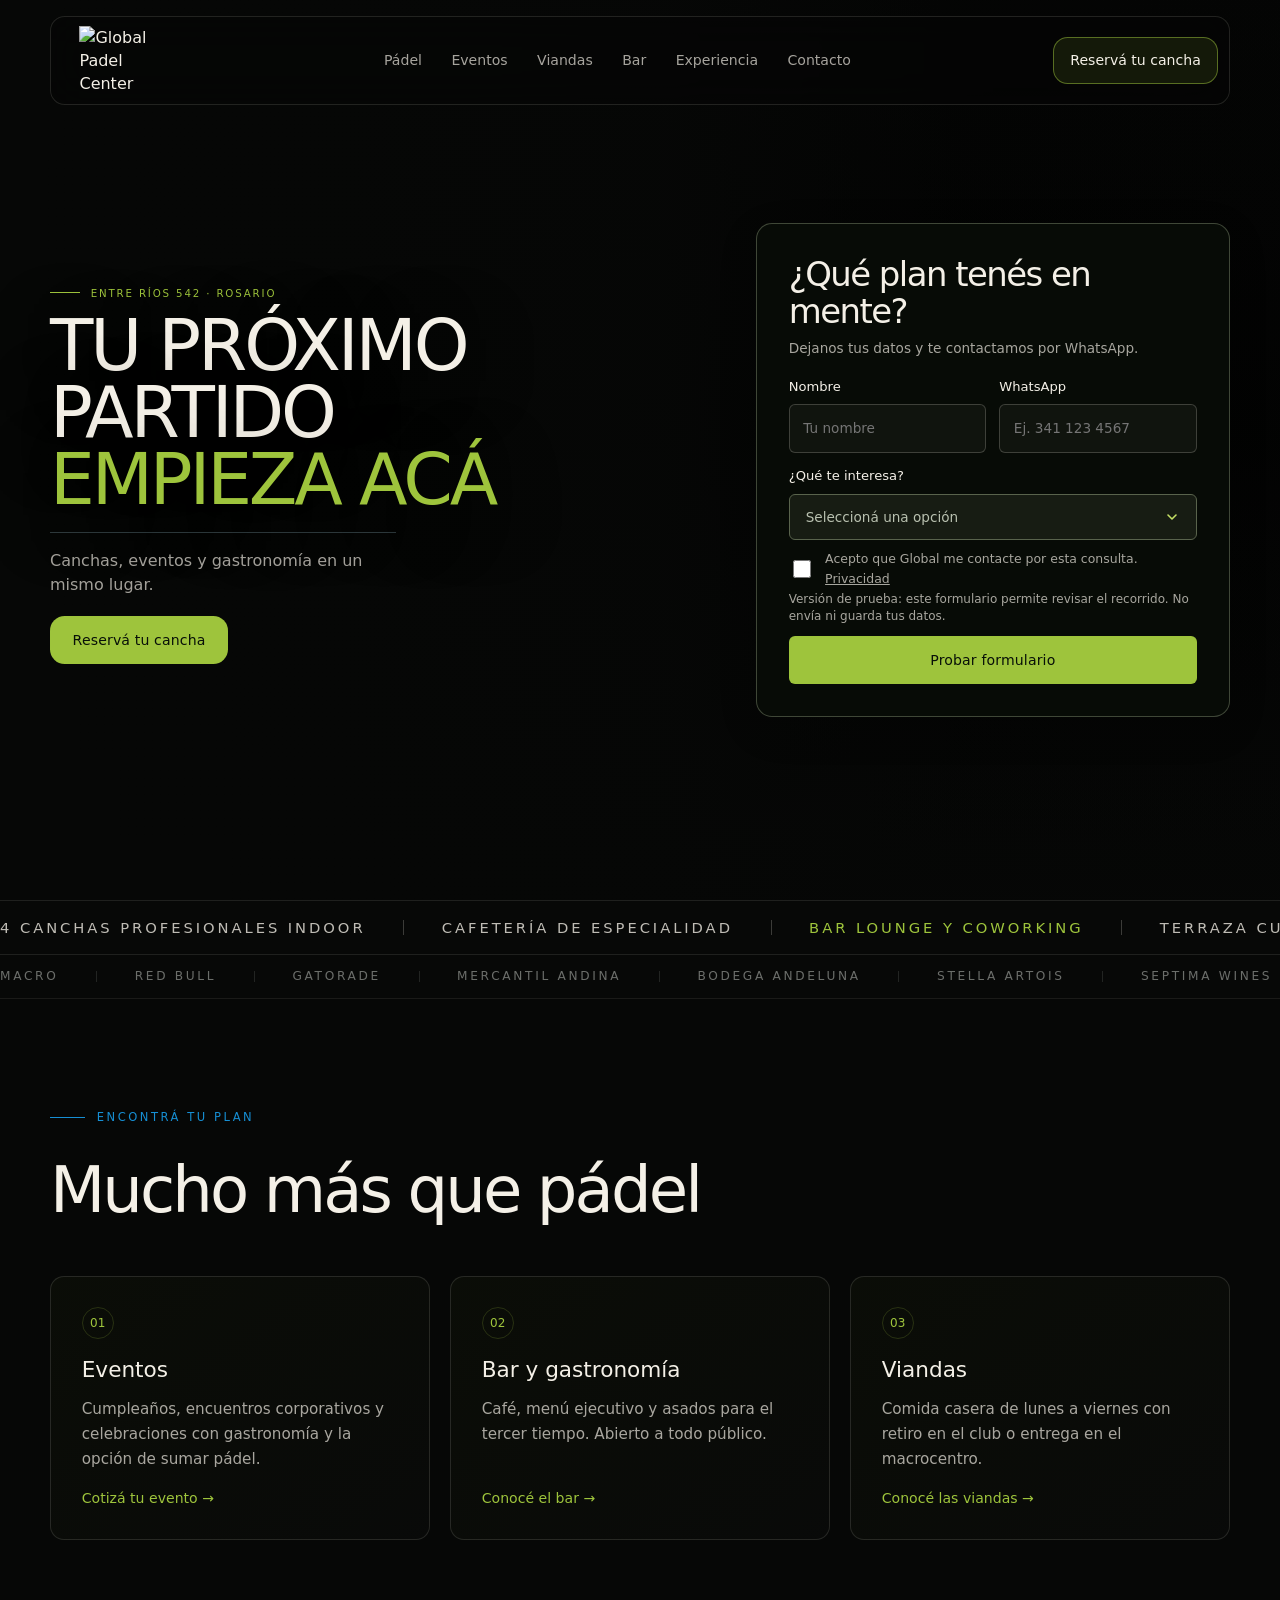
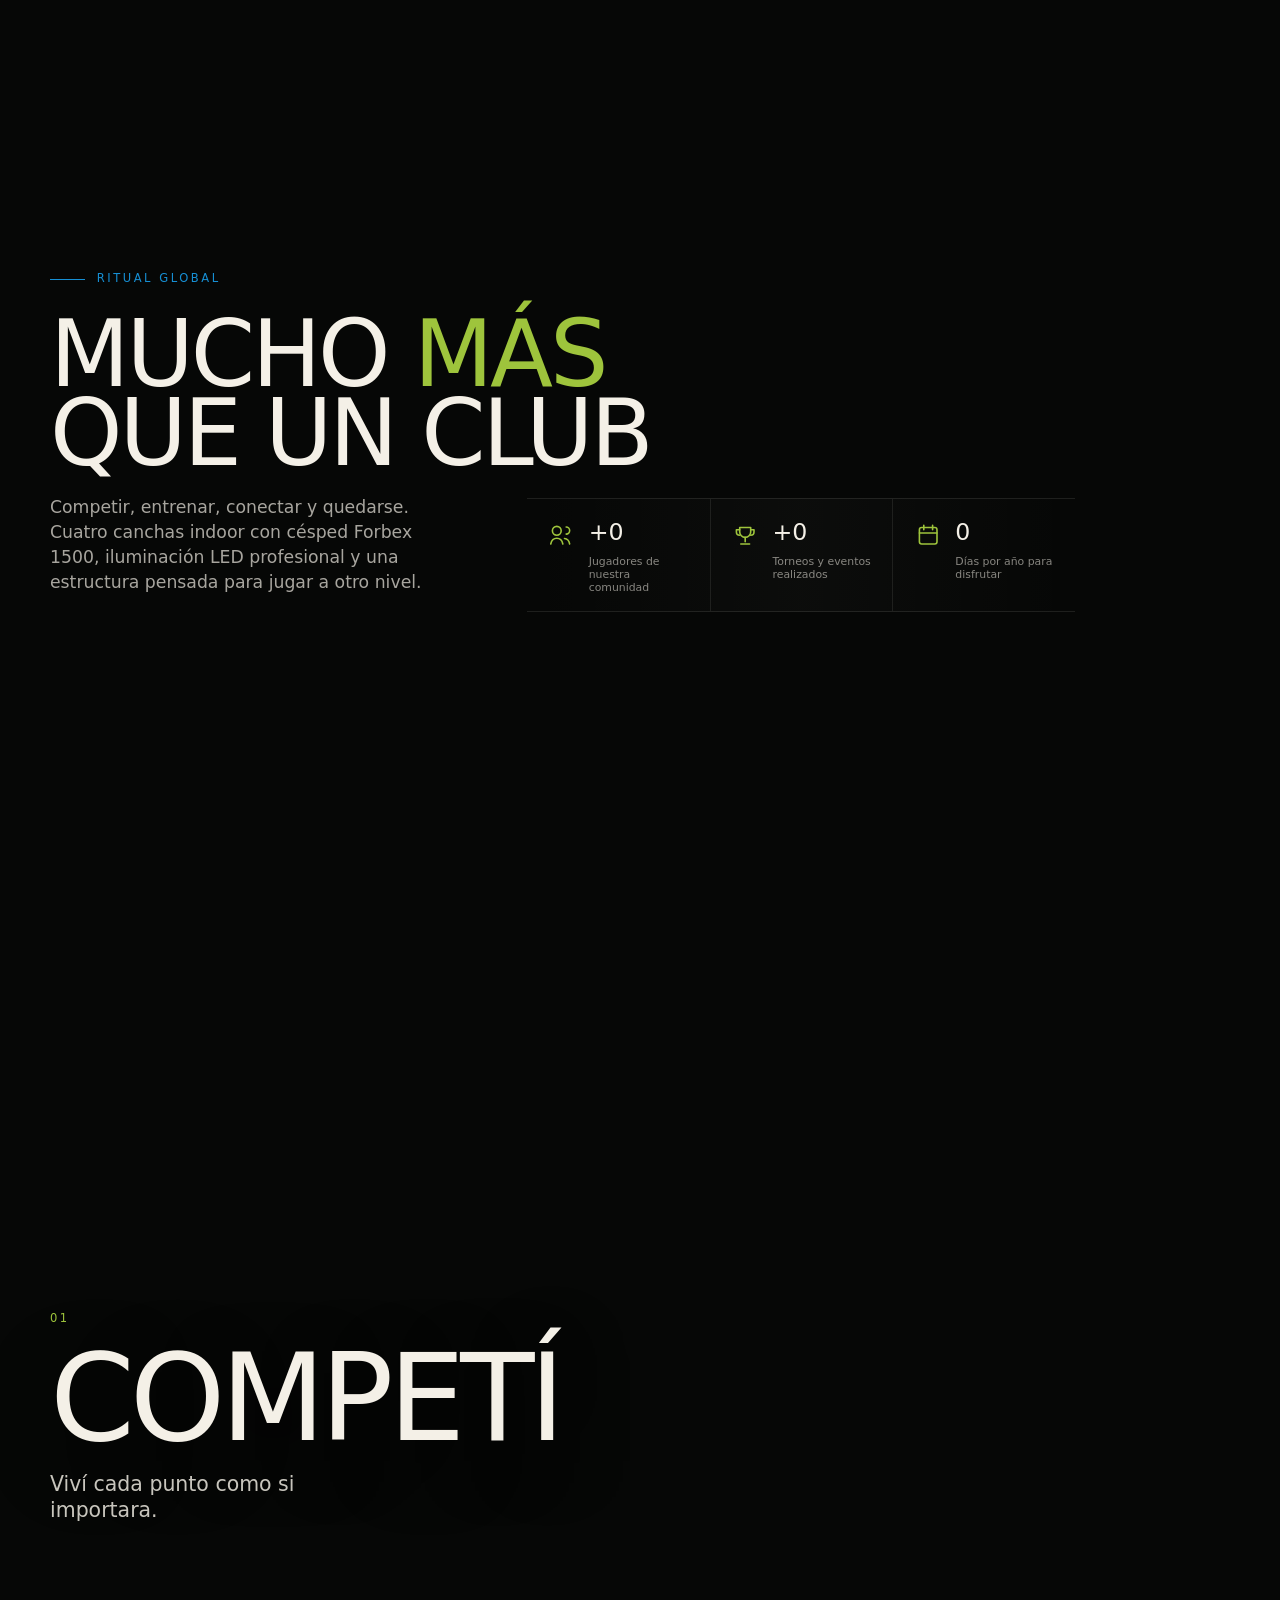
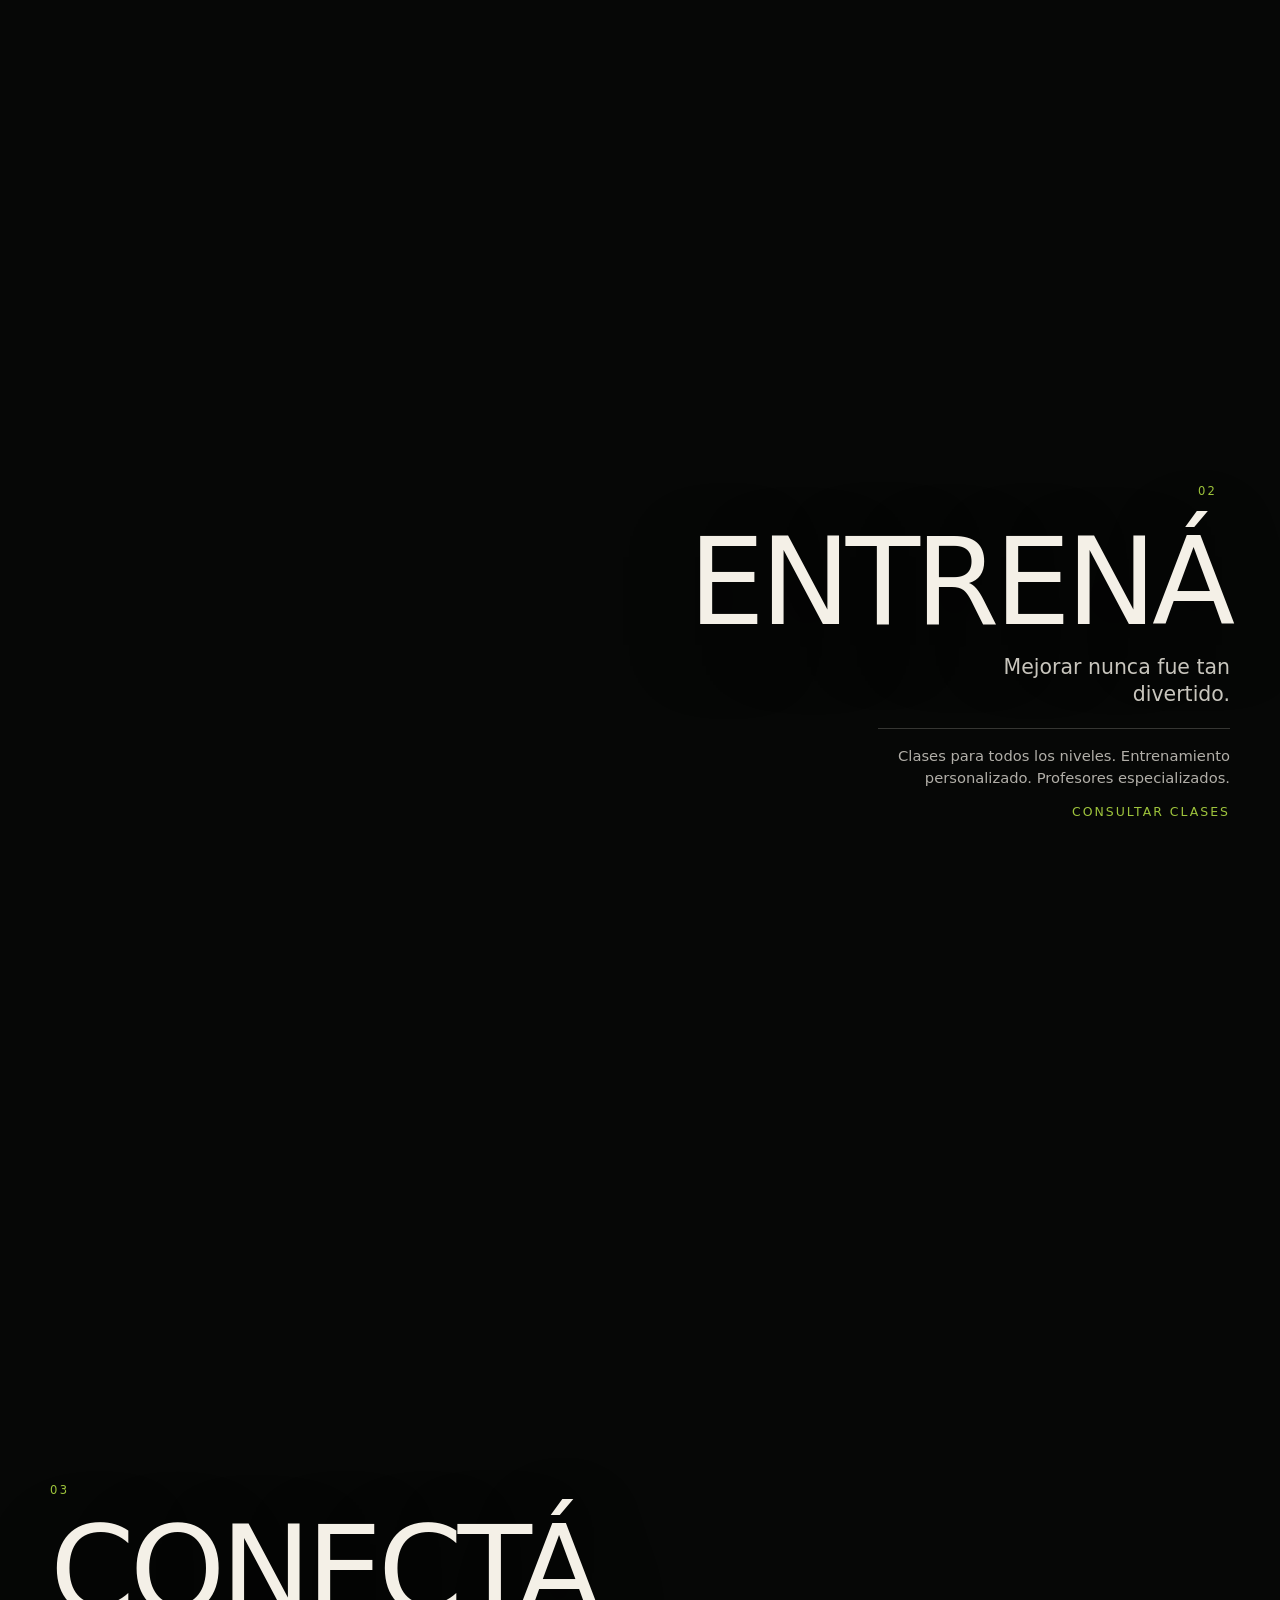
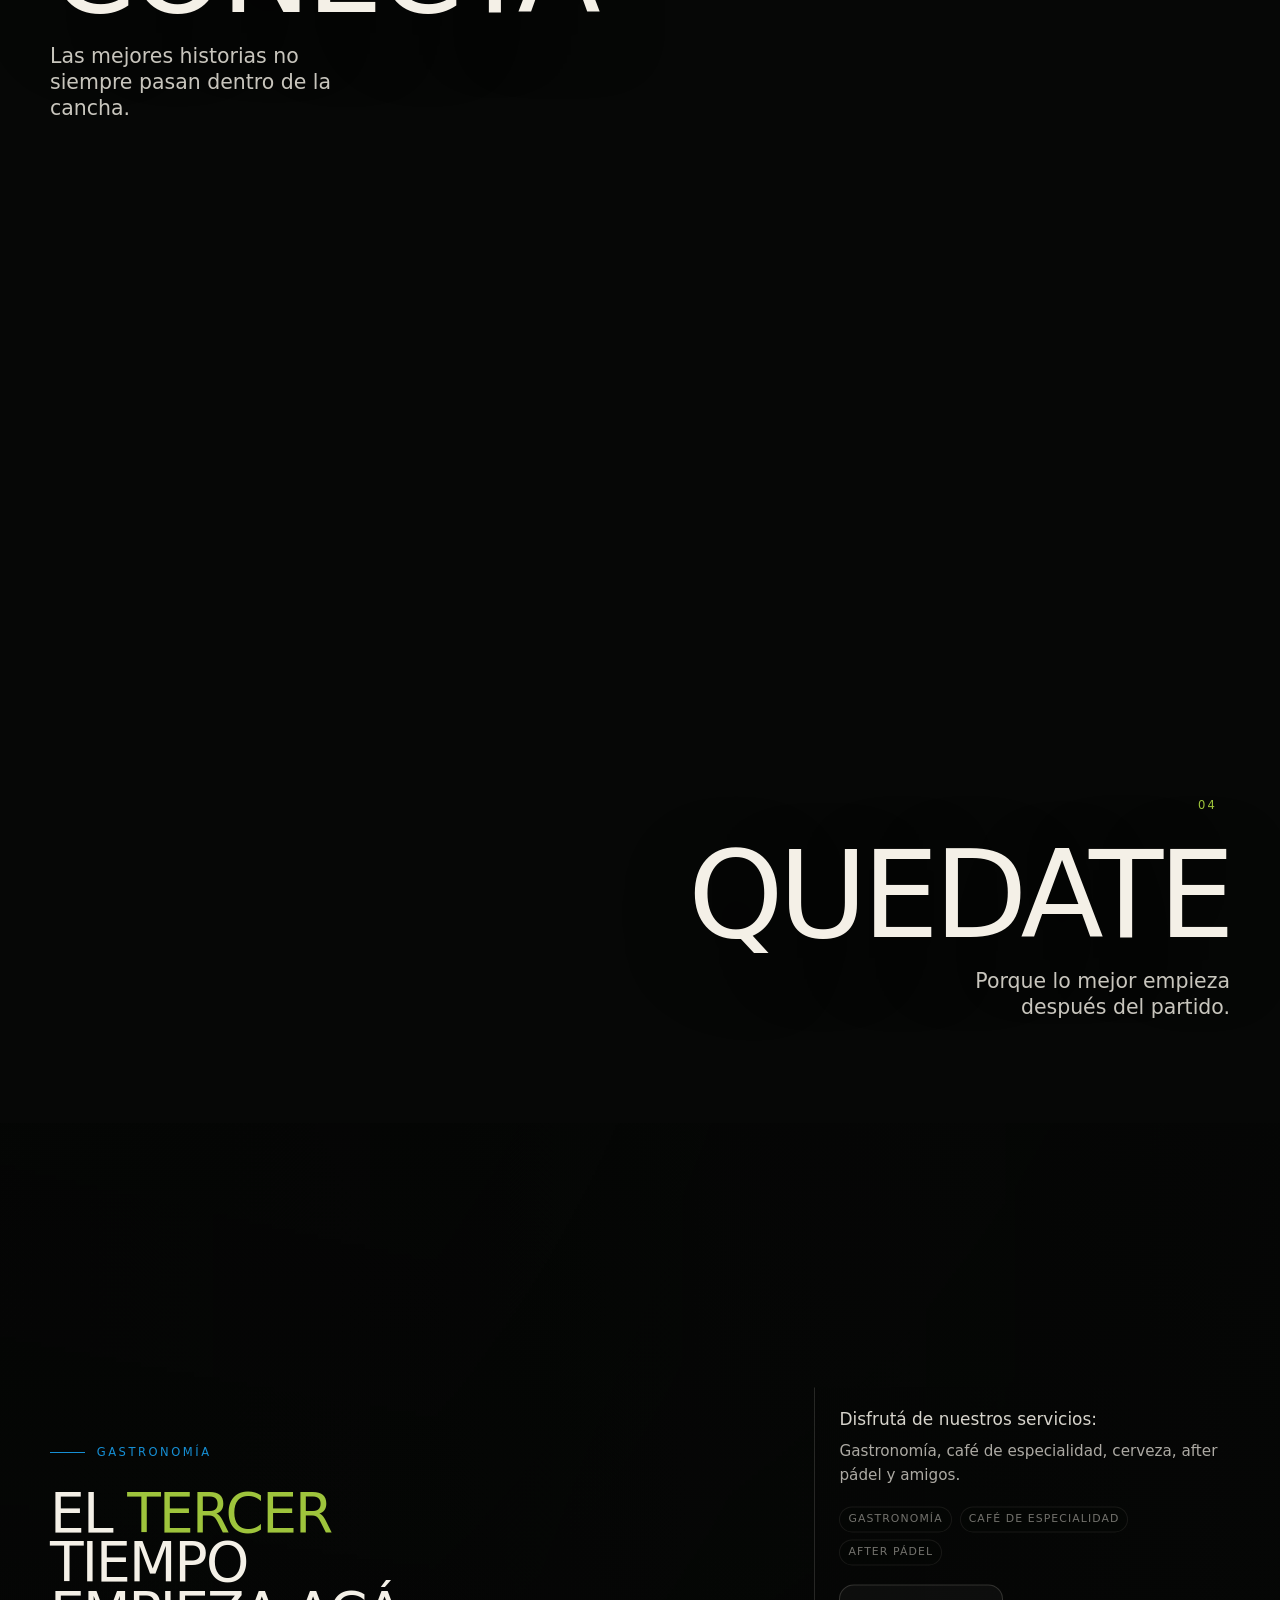
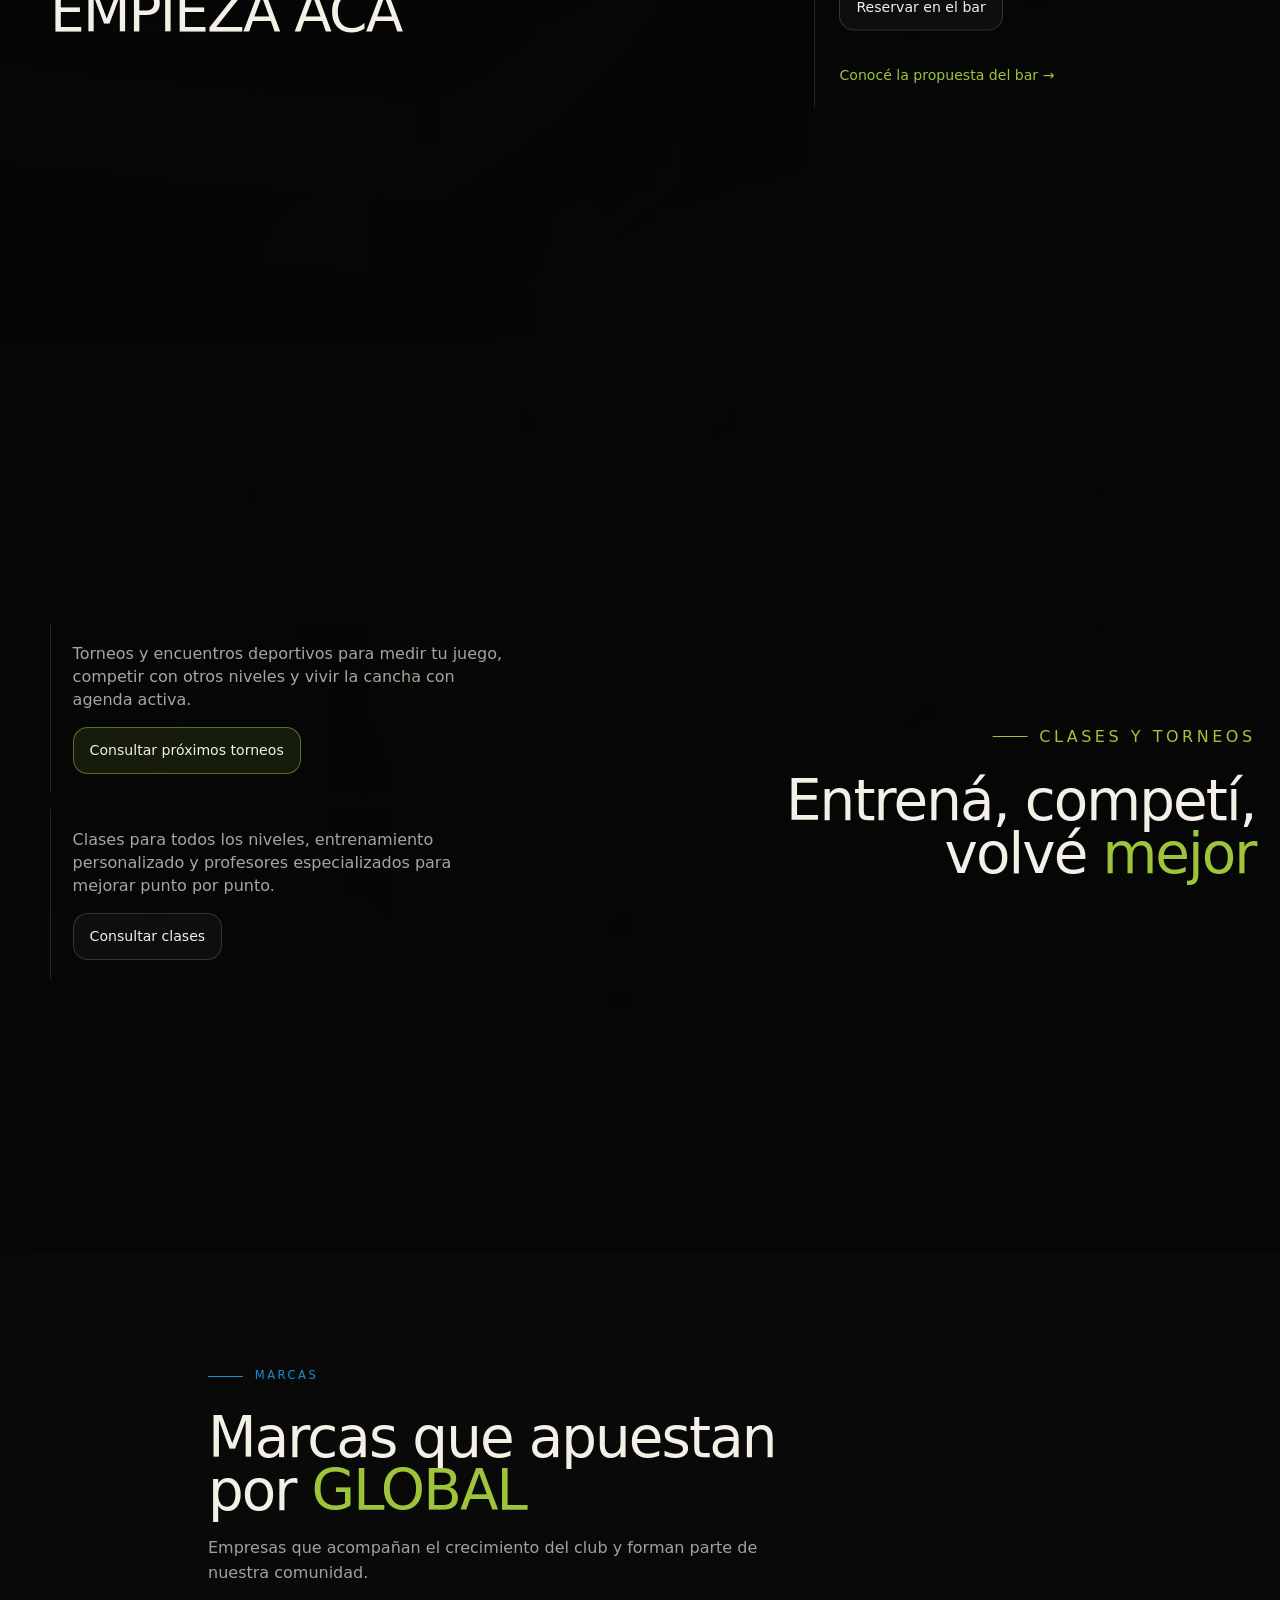
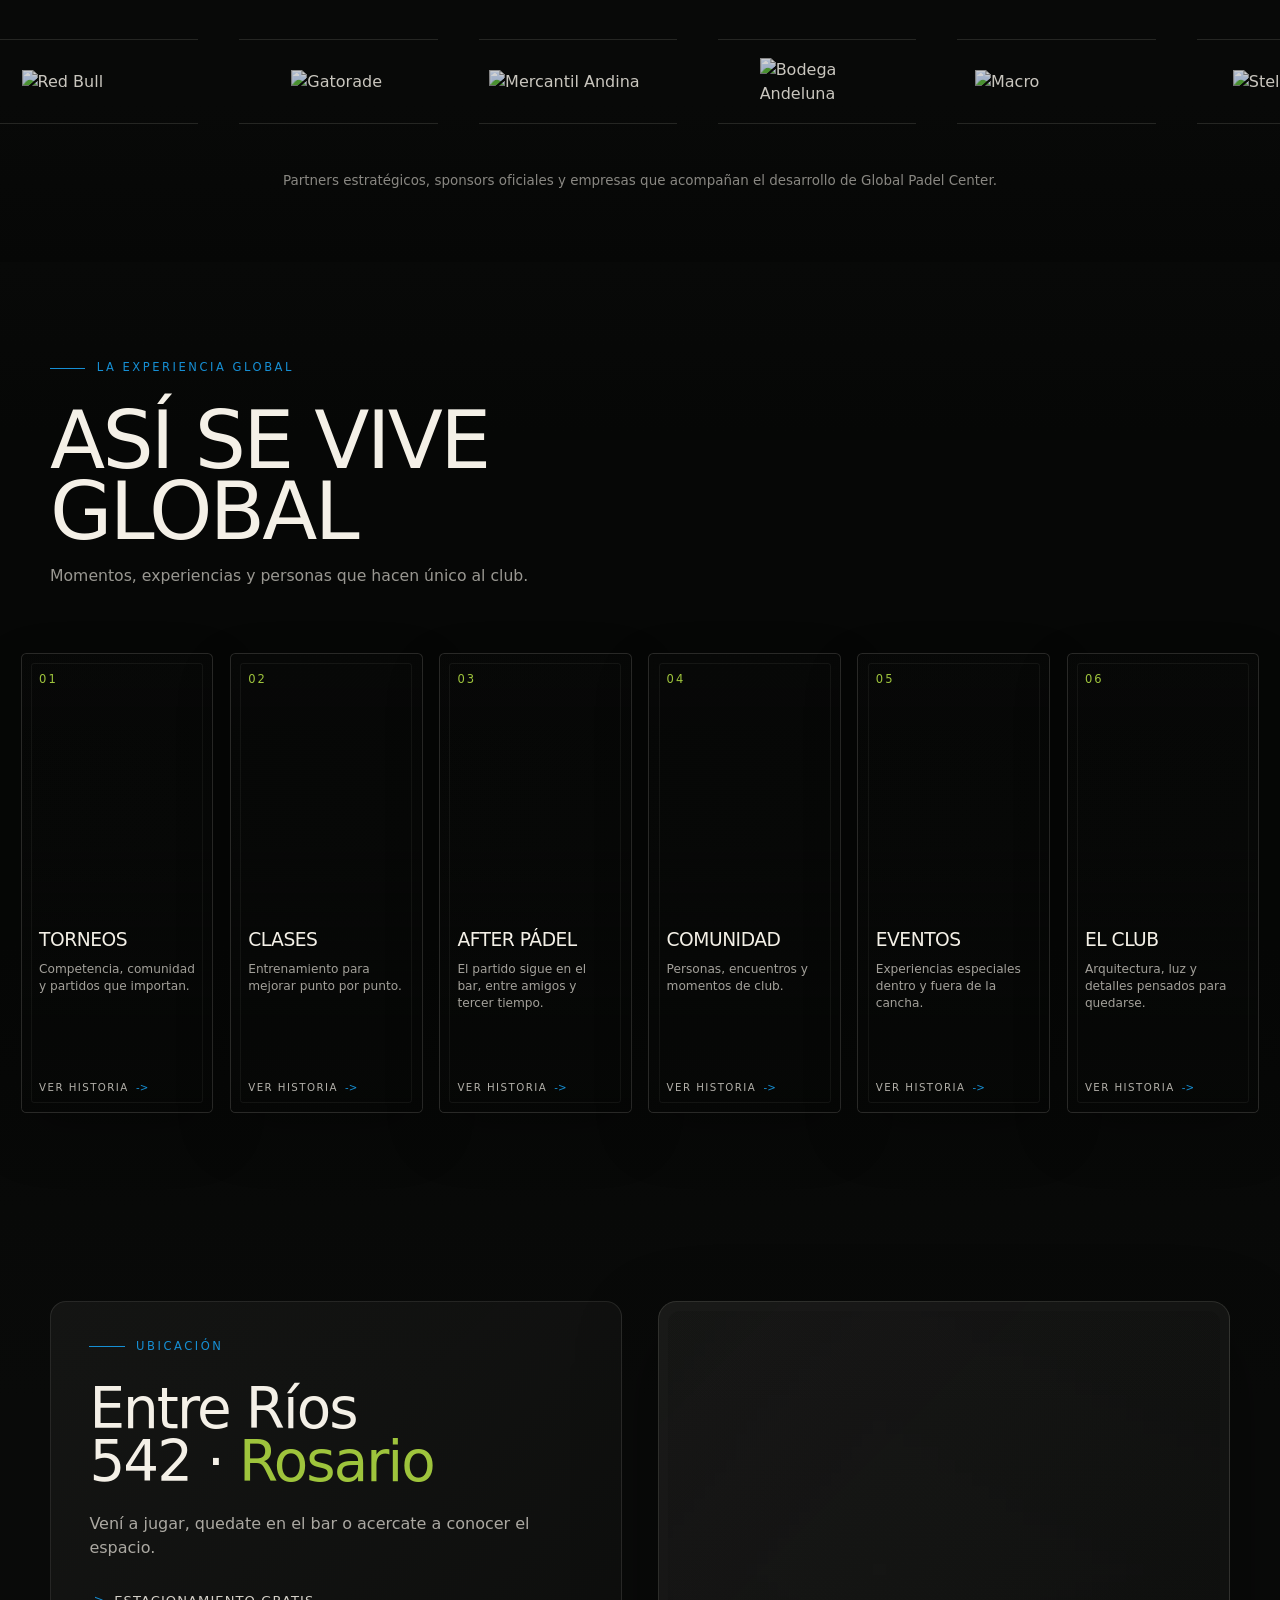
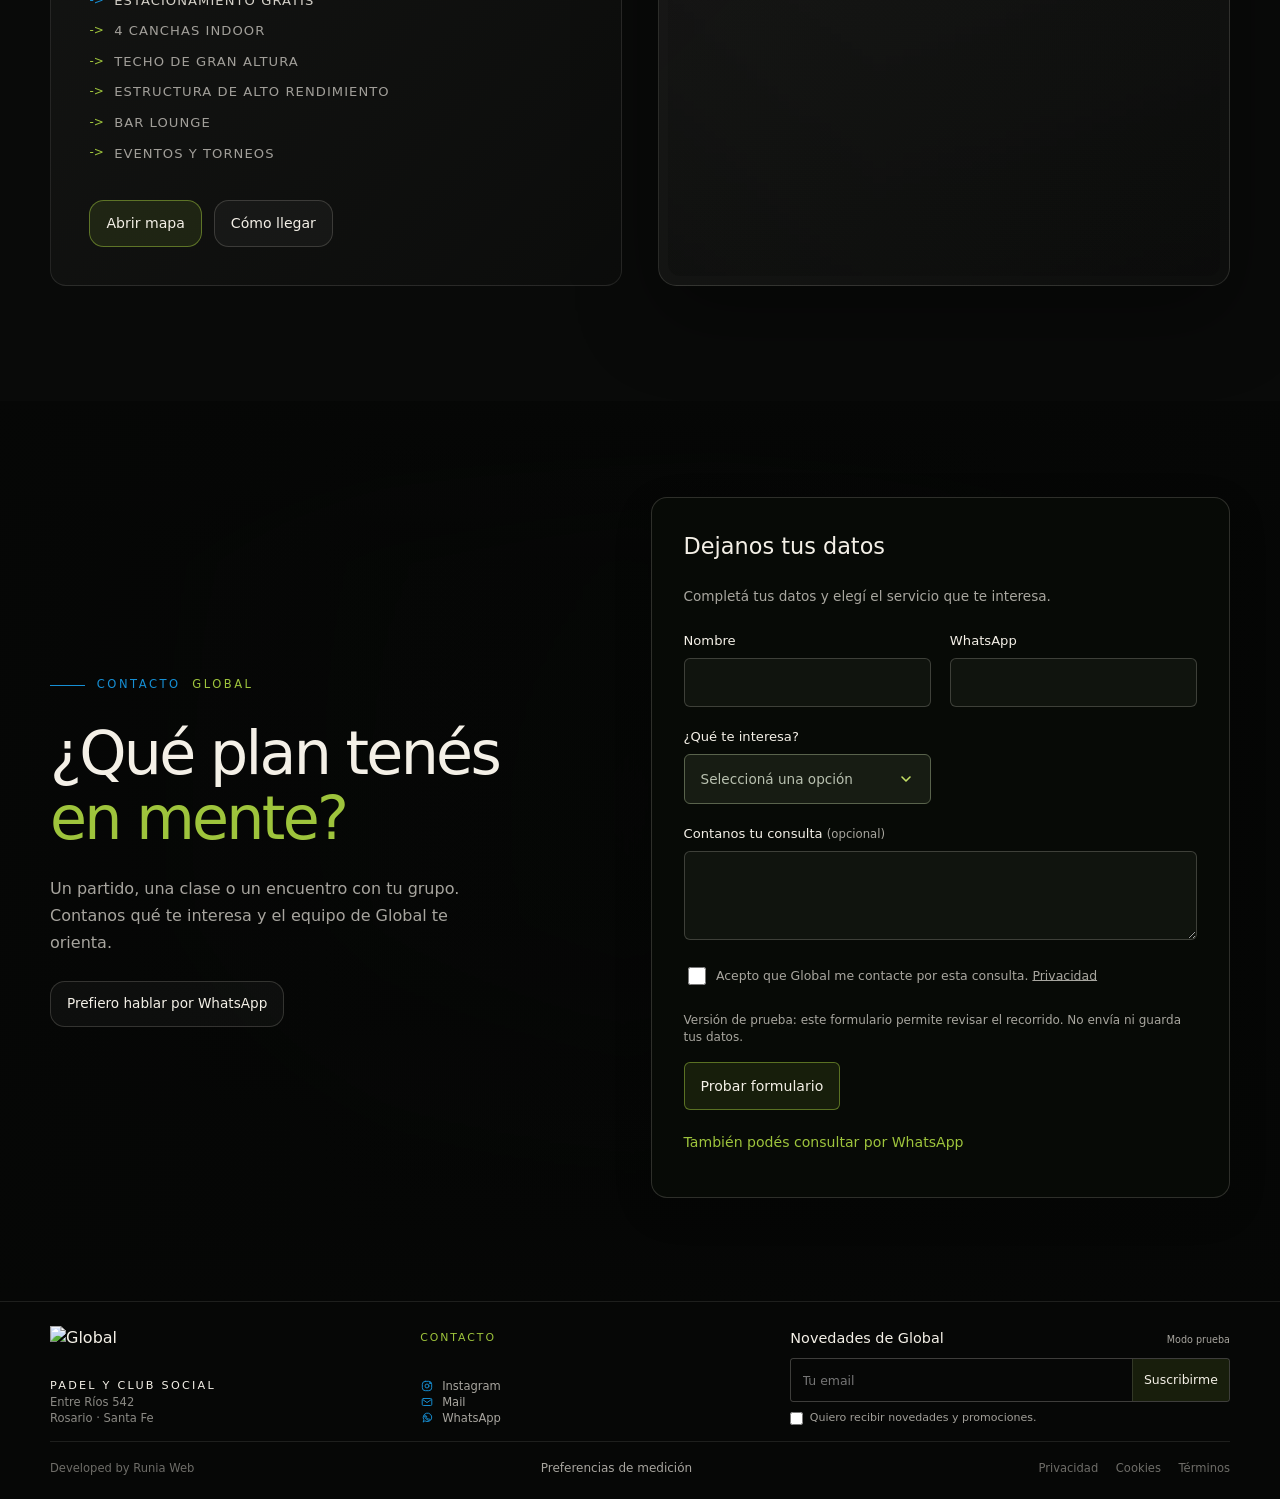
==== B/index.html @ 413f2a95 "Crear variante B de portada con formulario breve" ====
<!doctype html>
<html lang="es">
  <head>
    <meta charset="UTF-8" />
    <meta name="viewport" content="width=device-width, initial-scale=1, viewport-fit=cover" />
    <title>Global Padel Center Rosario | Canchas Indoor, Clases y Torneos</title>
    <meta
      name="description"
      content="Global Padel Center en Rosario. Canchas profesionales indoor, clases, torneos, alquiler de canchas, gastronom&iacute;a y comunidad en Entre R&iacute;os 542."
    />
    <meta name="theme-color" content="#060706" />
    <link rel="canonical" href="https://globalpadelcenter.com/" />
    <meta property="og:type" content="website" />
    <meta property="og:locale" content="es_AR" />
    <meta property="og:site_name" content="Global Padel Center" />
    <meta property="og:url" content="https://globalpadelcenter.com/" />
    <meta property="og:title" content="Global Padel Center Rosario | Canchas Indoor, Clases y Torneos" />
    <meta property="og:description" content="Canchas profesionales indoor, clases, torneos, alquiler de canchas, gastronom&iacute;a y comunidad en Entre R&iacute;os 542, Rosario." />
    <meta property="og:image" content="https://globalpadelcenter.com/assets/social-preview.jpg?v=1" />
    <meta property="og:image:width" content="1200" />
    <meta property="og:image:height" content="630" />
    <meta property="og:image:type" content="image/jpeg" />
    <meta property="og:image:alt" content="Global Padel Center Rosario" />
    <meta name="twitter:card" content="summary_large_image" />
    <meta name="twitter:title" content="Global Padel Center Rosario | Canchas Indoor, Clases y Torneos" />
    <meta name="twitter:description" content="Canchas profesionales indoor, clases, torneos, alquiler de canchas, gastronom&iacute;a y comunidad en Rosario." />
    <meta name="twitter:image" content="https://globalpadelcenter.com/assets/social-preview.jpg?v=1" />
    <meta name="twitter:image:alt" content="Global Padel Center Rosario" />
    <script src="/commercial-config.js?v=global-nov"></script>
    <script src="/tracking.js" defer></script>
    <script type="application/ld+json">
      {
        "@context": "https://schema.org",
        "@type": ["SportsActivityLocation", "LocalBusiness"],
        "@id": "https://globalpadelcenter.com/#global-padel-center",
        "name": "Global Padel Center",
        "description": "Canchas profesionales indoor, clases, torneos, alquiler de canchas, gastronom\u00eda y comunidad en Rosario, Santa Fe.",
        "url": "https://globalpadelcenter.com/",
        "telephone": "+543417560704",
        "image": "https://globalpadelcenter.com/assets/social-preview.jpg?v=1",
        "logo": "https://globalpadelcenter.com/assets/optimized/global-padel-logo-header.png",
        "priceRange": "$$",
        "sport": "P\u00e1del",
        "address": {
          "@type": "PostalAddress",
          "streetAddress": "Entre R\u00edos 542",
          "addressLocality": "Rosario",
          "addressRegion": "Santa Fe",
          "addressCountry": "AR"
        },
        "areaServed": {
          "@type": "City",
          "name": "Rosario"
        },
        "hasMap": "https://maps.google.com/?q=Entre%20Rios%20542%20Rosario%20Santa%20Fe",
        "sameAs": [
          "https://www.instagram.com/globalpadelcenter/"
        ]
      }
    </script>
    <link rel="icon" type="image/png" href="/assets/optimized/global-padel-isologo.png?v=3" />
    <link rel="shortcut icon" type="image/png" href="/assets/optimized/global-padel-isologo.png?v=3" />
    <link rel="apple-touch-icon" href="/assets/optimized/global-padel-isologo.png?v=3" />
    <link rel="preload" as="image" href="/assets/optimized/hero-global-hero-mobile.avif" type="image/avif" media="(max-width: 680px)" fetchpriority="high" />
    <link rel="preload" as="image" href="/assets/optimized/hero-global-hero-desktop.avif" type="image/avif" media="(min-width: 681px)" fetchpriority="high" />
    <link rel="stylesheet" href="/styles.css?v=global-selects" />
    <meta name="robots" content="noindex, nofollow" />
    <link rel="stylesheet" href="/B/variant.css?v=1" />
  </head>
  <body class="variant-b">
    <div class="gpc-progress" data-progress></div>

    <header class="gpc-header" data-header>
      <nav class="gpc-nav" aria-label="Principal">
        <a class="gpc-logo" href="#inicio" aria-label="Global Padel Center inicio">
          <img src="/assets/optimized/global-padel-logo-header.png" alt="Global Padel Center" />
        </a>
        <button class="gpc-menu-button" type="button" aria-expanded="false" aria-controls="menu-principal" aria-label="Menú principal" data-menu-button>
          <span></span><span></span>
        </button>
        <div class="gpc-menu" id="menu-principal" data-menu>
          <a href="/padel/">Pádel</a>
          <a href="/eventos/">Eventos</a>
          <a href="/viandas/">Viandas</a>
          <a href="/bar/">Bar</a>
          <a href="#experiencia">Experiencia</a>
          <a href="#contacto">Contacto</a>
        </div>
        <a class="gpc-nav-cta" href="https://wa.me/543417560704?text=Hola%20Global%20Padel%20Center%2C%20quiero%20reservar%20una%20cancha" target="_blank" rel="noopener noreferrer" data-ga-event="click_reservar_cancha" data-ga-label="header">Reservá tu cancha</a>
      </nav>
    </header>

    <main id="inicio">
      <section class="gpc-hero scene scene-hero" data-scene>
        <div class="scene-bg" data-parallax aria-hidden="true"></div>
        <div class="scene-shade" aria-hidden="true"></div>
        <div class="gpc-container scene-inner variant-hero-grid">
          <div class="variant-hero-copy">
            <p class="gpc-kicker">ENTRE RÍOS 542 · ROSARIO</p>
            <h1><span>TU PRÓXIMO</span><span>PARTIDO</span><span>EMPIEZA ACÁ</span></h1>
            <p class="hero-description">Canchas, eventos y gastronomía en un mismo lugar.</p>
            <div class="gpc-actions">
              <a class="gpc-button gpc-button-primary" href="https://wa.me/543417560704?text=Hola%20Global%20Padel%20Center%2C%20quiero%20reservar%20una%20cancha" target="_blank" rel="noopener noreferrer" data-ga-event="click_reservar_cancha" data-ga-label="hero_b">Reservá tu cancha</a>
            </div>
          </div>
          <div class="inquiry-panel variant-hero-panel" id="consulta-portada">
            <h2 id="titulo-consulta-portada">¿Qué plan tenés en mente?</h2>
            <p class="inquiry-intro">Dejanos tus datos y te contactamos por WhatsApp.</p>
            <form class="lead-form" data-lead-form data-form-placement="hero_b" method="post" aria-labelledby="titulo-consulta-portada">
              <div class="form-fields variant-form-fields">
                <label><span class="field-label">Nombre</span><input name="name" autocomplete="given-name" placeholder="Tu nombre" maxlength="100" required></label>
                <label><span class="field-label">WhatsApp</span><input name="phone" type="tel" autocomplete="tel" inputmode="tel" placeholder="Ej. 341 123 4567" maxlength="30" pattern="[+0-9() .\-]{8,30}" required></label>
                <label class="form-wide"><span class="field-label">¿Qué te interesa?</span><select name="service" required><option value="">Seleccioná una opción</option><option value="padel">Reservar cancha</option><option value="eventos">Organizar un evento</option><option value="bar">Bar y gastronomía</option><option value="viandas">Viandas</option></select></label>
              </div>
              <label class="form-trap" aria-hidden="true">Dejá este campo vacío<input name="website" tabindex="-1" autocomplete="off"></label>
              <label class="form-consent"><input type="checkbox" name="consent" required><span>Acepto que Global me contacte por esta consulta. <a href="/privacidad/">Privacidad</a></span></label>
              <p class="form-preview" data-form-notice></p>
              <button class="gpc-button gpc-button-primary" type="submit" disabled>Quiero recibir información</button>
              <p class="form-status" role="status" aria-live="polite"></p>
              <noscript><p>Para usar el formulario, activá JavaScript o reservá por WhatsApp.</p></noscript>
            </form>
          </div>
        </div>
      </section>

      <section class="gpc-marquee" aria-label="Universo Global Padel Center">
        <div class="marquee-track">
          <div class="marquee-group">
            <span>4 canchas profesionales indoor</span><span>Cafeter&iacute;a de especialidad</span><span class="marquee-accent">Bar lounge y coworking</span><span>Terraza cubierta con parrillero</span><span>Estacionamiento cubierto</span>
          </div>
          <div class="marquee-group" aria-hidden="true">
            <span>4 canchas profesionales indoor</span><span>Cafeter&iacute;a de especialidad</span><span class="marquee-accent">Bar lounge y coworking</span><span>Terraza cubierta con parrillero</span><span>Estacionamiento cubierto</span>
          </div>
          <div class="marquee-group" aria-hidden="true">
            <span>4 canchas profesionales indoor</span><span>Cafeter&iacute;a de especialidad</span><span class="marquee-accent">Bar lounge y coworking</span><span>Terraza cubierta con parrillero</span><span>Estacionamiento cubierto</span>
          </div>
        </div>
      </section>

      <section class="gpc-marquee gpc-marquee-sponsors" aria-label="Marcas que impulsan Global">
        <div class="marquee-track marquee-track-reverse">
          <div class="marquee-group">
            <span>Macro</span><span>Red Bull</span><span>Gatorade</span><span>Mercantil Andina</span><span>Bodega Andeluna</span><span>Stella Artois</span><span>Septima Wines</span>
          </div>
          <div class="marquee-group" aria-hidden="true">
            <span>Macro</span><span>Red Bull</span><span>Gatorade</span><span>Mercantil Andina</span><span>Bodega Andeluna</span><span>Stella Artois</span><span>Septima Wines</span>
          </div>
          <div class="marquee-group" aria-hidden="true">
            <span>Macro</span><span>Red Bull</span><span>Gatorade</span><span>Mercantil Andina</span><span>Bodega Andeluna</span><span>Stella Artois</span><span>Septima Wines</span>
          </div>
        </div>
      </section>

      <section class="gpc-container service-overview home-services" aria-labelledby="propuestas-global">
        <p class="gpc-kicker">Encontrá tu plan</p>
        <h2 id="propuestas-global">Mucho más que pádel</h2>
        <div class="service-cards">
          <article><span class="service-number">01</span><h3>Eventos</h3><p>Cumpleaños, encuentros corporativos y celebraciones con gastronomía y la opción de sumar pádel.</p><a class="commercial-inline" href="/eventos/">Cotizá tu evento →</a></article>
          <article><span class="service-number">02</span><h3>Bar y gastronomía</h3><p>Café, menú ejecutivo y asados para el tercer tiempo. Abierto a todo público.</p><a class="commercial-inline" href="/bar/">Conocé el bar →</a></article>
          <article><span class="service-number">03</span><h3>Viandas</h3><p>Comida casera de lunes a viernes con retiro en el club o entrega en el macrocentro.</p><a class="commercial-inline" href="/viandas/">Conocé las viandas →</a></article>
        </div>
      </section>
      <section class="story" id="club">
        <div class="gpc-container story-intro">
          <p class="story-eyebrow">RITUAL GLOBAL</p>
          <h2>MUCHO <span>M&Aacute;S</span> QUE UN CLUB</h2>
          <div class="story-intro-bottom">
            <p>Competir, entrenar, conectar y quedarse. Cuatro canchas indoor con c&eacute;sped Forbex 1500, iluminaci&oacute;n LED profesional y una estructura pensada para jugar a otro nivel.</p>
            <div class="story-stats" aria-label="Global Padel Center en n&uacute;meros">
              <div class="story-stat">
                <svg viewBox="0 0 24 24" aria-hidden="true" focusable="false"><path d="M8 12a4 4 0 1 0 0-8 4 4 0 0 0 0 8zM2.5 20c.7-3.3 2.7-5.2 5.5-5.2s4.8 1.9 5.5 5.2"></path><path d="M16.5 11a3.2 3.2 0 1 0 0-6.4M15 15c2.4.2 4.1 1.9 4.7 5"></path></svg>
                <p><strong><span>+</span><b data-counter data-target="3500">0</b></strong><span>Jugadores de<br />nuestra comunidad</span></p>
              </div>
              <div class="story-stat">
                <svg viewBox="0 0 24 24" aria-hidden="true" focusable="false"><path d="M7 5h10v4a5 5 0 0 1-10 0z"></path><path d="M17 7h3v2a3 3 0 0 1-3 3M7 7H4v2a3 3 0 0 0 3 3M12 14v4M8 20h8"></path></svg>
                <p><strong><span>+</span><b data-counter data-target="120">0</b></strong><span>Torneos y eventos<br />realizados</span></p>
              </div>
              <div class="story-stat">
                <svg viewBox="0 0 24 24" aria-hidden="true" focusable="false"><rect x="4" y="5" width="16" height="15" rx="2"></rect><path d="M8 3v4M16 3v4M4 10h16"></path></svg>
                <p><strong data-counter data-target="365">0</strong><span>D&iacute;as por a&ntilde;o para<br />disfrutar</span></p>
              </div>
            </div>
          </div>
        </div>

        <div class="story-chapters">
          <article class="story-chapter story-chapter-competi">
            <div class="gpc-container story-chapter-inner">
              <span>01</span>
              <h3>COMPET&Iacute;</h3>
              <p>Viv&iacute; cada punto como si importara.</p>
            </div>
          </article>
          <article class="story-chapter story-chapter-alt story-chapter-entrena">
            <div class="gpc-container story-chapter-inner">
              <span>02</span>
              <h3>ENTREN&Aacute;</h3>
              <p>Mejorar nunca fue tan divertido.</p>
              <div class="training-note">
                <p>Clases para todos los niveles. Entrenamiento personalizado. Profesores especializados.</p>
                <a href="https://wa.me/543417560704?text=Hola%20Global.%20Quiero%20recibir%20informaci%C3%B3n%20sobre%20clases%20y%20entrenamientos." target="_blank" rel="noopener noreferrer" data-ga-event="click_consultar_clases" data-ga-label="storytelling">Consultar clases</a>
              </div>
            </div>
          </article>
          <article class="story-chapter story-chapter-conecta">
            <div class="gpc-container story-chapter-inner">
              <span>03</span>
              <h3>CONECT&Aacute;</h3>
              <p>Las mejores historias no siempre pasan dentro de la cancha.</p>
            </div>
          </article>
          <article class="story-chapter story-chapter-alt story-chapter-quedate">
            <div class="gpc-container story-chapter-inner">
              <span>04</span>
              <h3>QUEDATE</h3>
              <p>Porque lo mejor empieza despu&eacute;s del partido.</p>
            </div>
          </article>
        </div>
      </section>

      <section class="bar-story" id="bar">
        <div class="bar-bg" data-parallax aria-hidden="true"></div>
        <div class="bar-quincho-bg" data-parallax aria-hidden="true"></div>
        <div class="gpc-container bar-content">
          <div>
            <p class="gpc-kicker">Gastronom&iacute;a</p>
            <h2>EL <span>TERCER</span> TIEMPO EMPIEZA AC&Aacute;</h2>
          </div>
          <div class="bar-copy">
            <p>Disfrut&aacute; de nuestros servicios:</p>
            <p>Gastronom&iacute;a, caf&eacute; de especialidad, cerveza, after p&aacute;del y amigos.</p>
            <ul class="bar-features" aria-label="Propuesta gastron&oacute;mica">
              <li>Gastronom&iacute;a</li>
              <li>Caf&eacute; de especialidad</li>
              <li>After p&aacute;del</li>
            </ul>
            <a class="gpc-button" href="https://wa.me/5493417828537?text=Hola%20Global%20Padel%20Center%2C%20quiero%20consultar%20por%20el%20bar%20y%20la%20propuesta%20gastron%C3%B3mica" target="_blank" rel="noopener noreferrer" data-ga-event="click_reservar_bar" data-ga-label="tercer_tiempo">Reservar en el bar</a>
            <a class="commercial-inline" href="/bar/">Conocé la propuesta del bar →</a>
          </div>
        </div>
      </section>

      <section class="events-tournaments" id="torneos">
        <div class="gpc-container events-grid">
          <div>
            <p class="gpc-kicker">Clases y torneos</p>
            <h2>Entren&aacute;, compet&iacute;, volv&eacute; <span>mejor</span></h2>
          </div>
          <div class="events-copy">
            <article>
              <p>Torneos y encuentros deportivos para medir tu juego, competir con otros niveles y vivir la cancha con agenda activa.</p>
              <a class="gpc-button gpc-button-primary" href="https://wa.me/543417560704?text=Hola%20Global.%20Quiero%20consultar%20los%20pr%C3%B3ximos%20torneos%20y%20eventos%20disponibles." target="_blank" rel="noopener noreferrer" data-ga-event="click_consultar_torneos" data-ga-label="torneos">Consultar pr&oacute;ximos torneos</a>
            </article>
            <article>
              <p>Clases para todos los niveles, entrenamiento personalizado y profesores especializados para mejorar punto por punto.</p>
              <a class="gpc-button" href="https://wa.me/543417560704?text=Hola%20Global.%20Quiero%20recibir%20informaci%C3%B3n%20sobre%20clases%20y%20entrenamientos." target="_blank" rel="noopener noreferrer" data-ga-event="click_consultar_clases" data-ga-label="torneos">Consultar clases</a>
            </article>
          </div>
        </div>
      </section>

      <section class="sponsors" id="marcas">
        <div class="gpc-container sponsors-head">
          <p class="gpc-kicker">Marcas</p>
          <h2>Marcas que apuestan por <span>GLOBAL</span></h2>
          <p class="sponsors-subtitle">Empresas que acompa&ntilde;an el crecimiento del club y forman parte de nuestra comunidad.</p>
        </div>
        <div class="sponsor-marquee" aria-label="Espacios para marcas aliadas">
          <div class="sponsor-track">
            <div class="sponsor-group">
              <span class="sponsor-logo" style="--logo-width: 9.7rem; --logo-height: 3.35rem;"><img src="/assets/sponsors/redbull.png" alt="Red Bull" /></span>
              <span class="sponsor-logo" style="--logo-width: 5.9rem; --logo-height: 3.65rem;"><img src="/assets/sponsors/gatorade.png" alt="Gatorade" /></span>
              <span class="sponsor-logo" style="--logo-width: 11.1rem; --logo-height: 3.5rem;"><img src="/assets/sponsors/mercantil-andina.png" alt="Mercantil Andina" /></span>
              <span class="sponsor-logo" style="--logo-width: 7.2rem; --logo-height: 3.55rem;"><img src="/assets/sponsors/bodega-andeluna.png" alt="Bodega Andeluna" /></span>
              <span class="sponsor-logo" style="--logo-width: 10.2rem; --logo-height: 3.25rem;"><img src="/assets/sponsors/macro.png" alt="Macro" /></span>
              <span class="sponsor-logo" style="--logo-width: 7.9rem; --logo-height: 3.5rem;"><img src="/assets/sponsors/stella-artois.png" alt="Stella Artois" /></span>
              <span class="sponsor-logo" style="--logo-width: 10.8rem; --logo-height: 3.25rem;"><img src="/assets/sponsors/septima-wines.png" alt="Septima Wines" /></span>
            </div>
            <div class="sponsor-group" aria-hidden="true">
              <span class="sponsor-logo" style="--logo-width: 9.7rem; --logo-height: 3.35rem;"><img src="/assets/sponsors/redbull.png" alt="" /></span>
              <span class="sponsor-logo" style="--logo-width: 5.9rem; --logo-height: 3.65rem;"><img src="/assets/sponsors/gatorade.png" alt="" /></span>
              <span class="sponsor-logo" style="--logo-width: 11.1rem; --logo-height: 3.5rem;"><img src="/assets/sponsors/mercantil-andina.png" alt="" /></span>
              <span class="sponsor-logo" style="--logo-width: 7.2rem; --logo-height: 3.55rem;"><img src="/assets/sponsors/bodega-andeluna.png" alt="" /></span>
              <span class="sponsor-logo" style="--logo-width: 10.2rem; --logo-height: 3.25rem;"><img src="/assets/sponsors/macro.png" alt="" /></span>
              <span class="sponsor-logo" style="--logo-width: 7.9rem; --logo-height: 3.5rem;"><img src="/assets/sponsors/stella-artois.png" alt="" /></span>
              <span class="sponsor-logo" style="--logo-width: 10.8rem; --logo-height: 3.25rem;"><img src="/assets/sponsors/septima-wines.png" alt="" /></span>
            </div>
            <div class="sponsor-group" aria-hidden="true">
              <span class="sponsor-logo" style="--logo-width: 9.7rem; --logo-height: 3.35rem;"><img src="/assets/sponsors/redbull.png" alt="" /></span>
              <span class="sponsor-logo" style="--logo-width: 5.9rem; --logo-height: 3.65rem;"><img src="/assets/sponsors/gatorade.png" alt="" /></span>
              <span class="sponsor-logo" style="--logo-width: 11.1rem; --logo-height: 3.5rem;"><img src="/assets/sponsors/mercantil-andina.png" alt="" /></span>
              <span class="sponsor-logo" style="--logo-width: 7.2rem; --logo-height: 3.55rem;"><img src="/assets/sponsors/bodega-andeluna.png" alt="" /></span>
              <span class="sponsor-logo" style="--logo-width: 10.2rem; --logo-height: 3.25rem;"><img src="/assets/sponsors/macro.png" alt="" /></span>
              <span class="sponsor-logo" style="--logo-width: 7.9rem; --logo-height: 3.5rem;"><img src="/assets/sponsors/stella-artois.png" alt="" /></span>
              <span class="sponsor-logo" style="--logo-width: 10.8rem; --logo-height: 3.25rem;"><img src="/assets/sponsors/septima-wines.png" alt="" /></span>
            </div>
          </div>
        </div>
        <p class="sponsor-note">Partners estrat&eacute;gicos, sponsors oficiales y empresas que acompa&ntilde;an el desarrollo de Global Padel Center.</p>
      </section>

      <section class="experience-gallery" id="experiencia" aria-label="As&iacute; se vive Global">
        <div class="gpc-container gallery-head">
          <p class="gpc-kicker">La experiencia Global</p>
          <h2>AS&Iacute; SE VIVE GLOBAL</h2>
          <p class="gallery-subtitle">Momentos, experiencias y personas que hacen &uacute;nico al club.</p>
        </div>
        <div class="global-stories" aria-label="Experiencias Global">
          <button class="story-card story-media-torneos" type="button" data-story-open="torneos">
            <span class="story-card-index">01</span>
            <span class="story-card-content">
              <strong>Torneos</strong>
              <small>Competencia, comunidad y partidos que importan.</small>
              <em>Ver historia</em>
            </span>
          </button>
          <button class="story-card story-media-clases" type="button" data-story-open="clases">
            <span class="story-card-index">02</span>
            <span class="story-card-content">
              <strong>Clases</strong>
              <small>Entrenamiento para mejorar punto por punto.</small>
              <em>Ver historia</em>
            </span>
          </button>
          <button class="story-card story-media-after" type="button" data-story-open="after">
            <span class="story-card-index">03</span>
            <span class="story-card-content">
              <strong>After p&aacute;del</strong>
              <small>El partido sigue en el bar, entre amigos y tercer tiempo.</small>
              <em>Ver historia</em>
            </span>
          </button>
          <button class="story-card story-media-comunidad" type="button" data-story-open="comunidad">
            <span class="story-card-index">04</span>
            <span class="story-card-content">
              <strong>Comunidad</strong>
              <small>Personas, encuentros y momentos de club.</small>
              <em>Ver historia</em>
            </span>
          </button>
          <button class="story-card story-media-eventos" type="button" data-story-open="eventos">
            <span class="story-card-index">05</span>
            <span class="story-card-content">
              <strong>Eventos</strong>
              <small>Experiencias especiales dentro y fuera de la cancha.</small>
              <em>Ver historia</em>
            </span>
          </button>
          <button class="story-card story-media-club" type="button" data-story-open="club">
            <span class="story-card-index">06</span>
            <span class="story-card-content">
              <strong>El club</strong>
              <small>Arquitectura, luz y detalles pensados para quedarse.</small>
              <em>Ver historia</em>
            </span>
          </button>
        </div>
        <div class="stories-viewer" data-stories-viewer aria-hidden="true">
          <button class="stories-close" type="button" data-stories-close aria-label="Cerrar historia">Cerrar</button>
          <div class="stories-viewer-inner" role="dialog" aria-modal="true" aria-label="Historia Global">
            <div class="stories-media-wrap">
              <figure class="stories-media" data-stories-media></figure>
              <div class="stories-nav" aria-label="Navegaci&oacute;n de historias">
                <button type="button" data-stories-prev aria-label="Historia anterior">Anterior</button>
                <button type="button" data-stories-next aria-label="Historia siguiente">Siguiente</button>
              </div>
              <div class="stories-thumbs" data-stories-thumbs aria-label="Miniaturas de historias"></div>
            </div>
            <div class="stories-copy">
              <p class="stories-category" data-stories-category></p>
              <h3 data-stories-title></h3>
              <p data-stories-description></p>
              <ul data-stories-points></ul>
            </div>
          </div>
        </div>
      </section>

      <section class="location">
        <div class="gpc-container location-grid">
          <div>
            <p class="gpc-kicker">Ubicaci&oacute;n</p>
            <h2>Entre R&iacute;os 542 &middot; <span>Rosario</span></h2>
            <p>Ven&iacute; a jugar, quedate en el bar o acercate a conocer el espacio.</p>
            <div class="location-details" aria-label="Datos de ubicaci&oacute;n y experiencia">
              <span class="location-parking">Estacionamiento gratis</span>
              <span>4 canchas indoor</span>
              <span>Techo de gran altura</span>
              <span>Estructura de alto rendimiento</span>
              <span>Bar lounge</span>
              <span>Eventos y torneos</span>
            </div>
            <div class="gpc-actions">
              <a class="gpc-button gpc-button-primary" href="https://maps.google.com/?q=Entre%20Rios%20542%20Rosario%20Santa%20Fe" target="_blank" rel="noopener noreferrer">Abrir mapa</a>
              <a class="gpc-button" href="https://wa.me/543417560704?text=Hola%2C%20quiero%20consultar%20c%C3%B3mo%20llegar%20a%20Global%20Padel%20Center" target="_blank" rel="noopener noreferrer" data-ga-event="click_como_llegar" data-ga-label="ubicacion">C&oacute;mo llegar</a>
            </div>
          </div>
          <div class="map-wrap">
            <iframe title="Mapa de Global Padel Center" src="https://www.google.com/maps?q=Entre%20Rios%20542%2C%20Rosario%2C%20Santa%20Fe&output=embed" loading="lazy" referrerpolicy="no-referrer-when-downgrade"></iframe>
            <button class="map-enable" type="button" data-map-enable>Tocar para interactuar con el mapa</button>
          </div>
        </div>
      </section>

      <section class="contact contact-inquiry scene scene-final" id="contacto" data-scene>
        <div class="scene-bg" data-parallax aria-hidden="true"></div>
        <div class="scene-shade" aria-hidden="true"></div>
        <div class="gpc-container contact-grid">
          <div class="contact-intro">
            <p class="gpc-kicker contact-kicker">Contacto <span>Global</span></p>
            <h2>¿Qué plan tenés <span>en mente?</span></h2>
            <p>Un partido, una clase o un encuentro con tu grupo. Contanos qué te interesa y el equipo de Global te orienta.</p>
            <a class="gpc-button contact-whatsapp" href="https://wa.me/543417560704?text=Hola%20Global%2C%20quiero%20recibir%20informacion" target="_blank" rel="noopener noreferrer" data-ga-event="click_whatsapp" data-ga-label="contacto_home">Prefiero hablar por WhatsApp</a>
          </div>
          <div class="inquiry-panel"><h3>Dejanos tus datos</h3><p class="inquiry-intro">Completá tus datos y elegí el servicio que te interesa.</p><form class="lead-form" data-lead-form data-form-placement="contact_b" method="post"><div class="form-fields"><label><span class="field-label">Nombre</span><input name="name" autocomplete="given-name" maxlength="100" required></label><label><span class="field-label">WhatsApp</span><input name="phone" type="tel" autocomplete="tel" inputmode="tel" maxlength="30" pattern="[+0-9() .\-]{8,30}" required></label><label><span class="field-label">¿Qué te interesa?</span><select name="service" required><option value="">Seleccioná una opción</option><option value="eventos">Eventos</option><option value="viandas">Viandas</option><option value="bar">Bar / Gastronomía</option><option value="padel">Pádel</option></select></label><label class="form-wide"><span class="field-label">Contanos tu consulta <small>(opcional)</small></span><textarea name="message" rows="3" maxlength="2000"></textarea></label></div><label class="form-trap" aria-hidden="true">Dejá este campo vacío<input name="website" tabindex="-1" autocomplete="off"></label><label class="form-consent"><input type="checkbox" name="consent" required> Acepto que Global me contacte por esta consulta. <a href="/privacidad/">Privacidad</a></label><p class="form-preview" data-form-notice></p><button class="gpc-button gpc-button-primary" type="submit">Quiero recibir información</button><p class="form-status" role="status" aria-live="polite"></p><a class="commercial-inline" data-wa-service="general" href="https://wa.me/543417560704">También podés consultar por WhatsApp</a></form></div>
        </div>
      </section>
    </main>

    <footer class="gpc-footer site-footer">
      <div class="gpc-container footer-grid">
        <div class="footer-brand">
          <img src="/assets/optimized/global-padel-logo-header.png" alt="Global Padel Center" />
          <p><span>PADEL Y CLUB SOCIAL</span><span>Entre R&iacute;os 542</span><span>Rosario &middot; Santa Fe</span></p>
        </div>
        <nav class="footer-links" aria-label="Contacto">
          <span>Contacto</span>
          <div class="footer-contact-row">
          <a href="https://www.instagram.com/globalpadelcenter/" target="_blank" rel="noopener noreferrer">
            <svg class="footer-link-icon" viewBox="0 0 24 24" aria-hidden="true" focusable="false"><rect x="4" y="4" width="16" height="16" rx="5"></rect><circle cx="12" cy="12" r="3.4"></circle><circle cx="17" cy="7" r="1"></circle></svg>
            <span>Instagram</span>
          </a>
          <a href="mailto:globalpadelcenter@gmail.com">
            <svg class="footer-link-icon" viewBox="0 0 24 24" aria-hidden="true" focusable="false"><rect x="3.8" y="6" width="16.4" height="12" rx="2"></rect><path d="m5 8 7 5 7-5"></path></svg>
            <span>Mail</span>
          </a>
          <a href="https://wa.me/543417560704?text=Hola%20Global%20Padel%20Center%2C%20quiero%20consultar" target="_blank" rel="noopener noreferrer" data-ga-event="click_whatsapp" data-ga-label="footer">
            <svg class="footer-link-icon" viewBox="0 0 24 24" aria-hidden="true" focusable="false"><path d="M5.6 18.4 6.7 15A7.3 7.3 0 1 1 9 17.2z"></path><path d="M9.2 8.7c.2-.5.4-.5.8-.5h.5c.2 0 .4.1.5.4l.7 1.6c.1.3 0 .5-.2.7l-.4.5c.7 1.2 1.6 2.1 2.8 2.7l.5-.6c.2-.2.4-.3.7-.2l1.5.7c.3.1.4.3.4.6v.4c0 .4-.1.7-.5.9-.6.3-1.6.3-3-.3-2.2-.9-4-2.6-5-4.8-.6-1.3-.5-2.2-.2-2.8z"></path></svg>
            <span>WhatsApp</span>
          </a>
          </div>
        </nav>
        <form class="footer-subscribe" data-newsletter-form>
          <h3>Novedades de Global <span data-newsletter-notice></span></h3>
          <label class="newsletter-label" for="newsletter-email">Tu email</label>
          <div class="newsletter-row">
            <input id="newsletter-email" name="email" type="email" placeholder="Tu email" autocomplete="email" maxlength="180" required />
            <button type="submit">Suscribirme</button>
          </div>
          <label class="newsletter-consent"><input name="marketingConsent" type="checkbox" required /><span>Quiero recibir novedades y promociones.</span></label>
          <p class="newsletter-status" role="status" aria-live="polite"></p>
        </form>
      </div>
      <div class="gpc-container footer-bottom">
        <a href="https://web.runia.ar" target="_blank" rel="noopener noreferrer">Developed by Runia Web</a>
        <button class="tracking-preferences" type="button" data-tracking-preferences>Preferencias de medición</button>
        <nav class="footer-legal" aria-label="Documentaci&oacute;n legal">
          <a href="/privacidad/">Privacidad</a>
          <a href="/cookies/">Cookies</a>
          <a href="/terminos/">T&eacute;rminos</a>
        </nav>
      </div>
    </footer>

    <script src="/script.js?v=approved-1"></script>
    <script src="/commercial.js?v=variant-b" defer></script>
  </body>
</html>
---- styles.css ----
@import url("https://api.fontshare.com/v2/css?f[]=satoshi@300,400,500&f[]=clash-display@300,400,500&f[]=cabinet-grotesk@300,400,500&display=swap");

@font-face {
  font-family: "Bounded Trial";
  src: url("./assets/fonts/Bounded-Regular.otf") format("opentype");
  font-weight: 300 500;
  font-style: normal;
  font-display: swap;
}

:root {
  --bg: #060706;
  --ink: #f4f0e7;
  --muted: rgba(244, 240, 231, 0.68);
  --quiet: rgba(244, 240, 231, 0.4);
  --line: rgba(244, 240, 231, 0.12);
  --green: #9ec43c;
  --blue: #168fd4;
  --max: 1180px;
  --ease: cubic-bezier(0.22, 0.61, 0.36, 1);
  --final-image: #060706;
  --story-competi-image: linear-gradient(160deg, #141812, #060706 70%);
  --tournament-image: linear-gradient(160deg, #141812, #060706 70%);
  --story-entrena-image:
    linear-gradient(135deg, rgba(109, 133, 143, 0.18), transparent 48%),
    linear-gradient(160deg, #101815, #060706 70%);
  --story-conecta-image:
    linear-gradient(135deg, rgba(244, 240, 231, 0.1), transparent 44%),
    linear-gradient(160deg, #17120f, #060706 70%);
  --story-quedate-image:
    linear-gradient(135deg, rgba(158, 196, 60, 0.12), transparent 48%),
    linear-gradient(150deg, #17120f, #070807 62%);
}

*,
*::before,
*::after {
  box-sizing: border-box;
}

html {
  background: var(--bg);
  scroll-behavior: smooth;
  scroll-padding-top: 6rem;
}

body {
  margin: 0;
  min-width: 320px;
  overflow-x: hidden;
  color: var(--ink);
  background: var(--bg);
  font-family: "Satoshi", system-ui, sans-serif;
  font-weight: 300;
  line-height: 1.45;
  -webkit-font-smoothing: antialiased;
}

a {
  color: inherit;
  text-decoration: none;
}

img,
iframe {
  display: block;
  max-width: 100%;
}

h1,
h2,
h3,
p {
  margin: 0;
}

button,
input,
select,
textarea {
  font: inherit;
}

.gpc-container {
  width: min(100% - 2rem, var(--max));
  margin-inline: auto;
}

.gpc-progress {
  position: fixed;
  top: 0;
  left: 0;
  z-index: 80;
  width: 100%;
  height: 2px;
  transform: scaleX(0);
  transform-origin: left;
  background: linear-gradient(90deg, var(--green), var(--blue));
}

.gpc-header {
  position: fixed;
  inset: 1rem 0 auto;
  z-index: 40;
  pointer-events: none;
}

.gpc-nav {
  width: min(100% - 2rem, var(--max));
  min-height: 4.2rem;
  margin-inline: auto;
  padding: 0.55rem 0.7rem;
  display: grid;
  grid-template-columns: auto 1fr auto;
  gap: 1rem;
  align-items: center;
  border: 1px solid rgba(244, 240, 231, 0.12);
  border-radius: 0.92rem;
  background: rgba(6, 7, 6, 0.56);
  backdrop-filter: blur(20px);
  pointer-events: auto;
  transition: background 240ms ease, transform 240ms ease;
}

.gpc-header.is-scrolled .gpc-nav {
  background: rgba(6, 7, 6, 0.76);
  transform: translateY(-0.15rem);
}

.gpc-logo img {
  width: 6.2rem;
  height: auto;
  object-fit: contain;
}

.gpc-logo {
  display: inline-flex;
  align-items: center;
  margin-left: 0.9rem;
  padding-inline: 0.18rem;
}

.gpc-menu {
  display: flex;
  justify-content: center;
  gap: 0.2rem;
}

.gpc-menu a,
.gpc-nav-cta,
.gpc-button {
  font-size: 0.88rem;
  font-weight: 300;
}

.gpc-menu a {
  padding: 0.7rem 0.82rem;
  color: var(--muted);
}

.gpc-menu a:hover {
  color: var(--ink);
}

.gpc-nav-cta,
.gpc-button {
  min-height: 2.8rem;
  display: inline-flex;
  align-items: center;
  justify-content: center;
  padding: 0.76rem 1rem;
  border: 1px solid rgba(244, 240, 231, 0.16);
  border-radius: 0.92rem;
  background: rgba(244, 240, 231, 0.035);
  color: var(--ink);
  transition: transform 180ms ease, border-color 180ms ease, background 180ms ease;
}

.gpc-button-primary,
.gpc-nav-cta {
  border-color: rgba(158, 196, 60, 0.5);
  background: rgba(158, 196, 60, 0.11);
}

.gpc-button:hover,
.gpc-nav-cta:hover {
  transform: translateY(-1px);
  border-color: rgba(158, 196, 60, 0.66);
}

.gpc-menu-button {
  display: none;
  width: 2.8rem;
  height: 2.8rem;
  border: 1px solid rgba(244, 240, 231, 0.14);
  border-radius: 999px;
  background: transparent;
}

.gpc-menu-button span {
  display: block;
  width: 1.2rem;
  height: 1px;
  margin: 5px auto;
  background: var(--ink);
}

.scene {
  position: relative;
  min-height: 100svh;
  overflow: hidden;
  isolation: isolate;
}

.scene-bg,
.bar-bg,
.bar-quincho-bg {
  position: absolute;
  inset: -8%;
  z-index: -3;
  background-position: center;
  background-size: cover;
  transform: translate3d(0, var(--parallax, 0px), 0) scale(1.06);
  will-change: transform;
}

.scene-hero .scene-bg {
  inset: 0;
  background-image: image-set(
    url("./assets/optimized/hero-global-hero-desktop.avif") type("image/avif"),
    url("./assets/optimized/hero-global-hero-desktop.webp") type("image/webp"),
    url("./assets/optimized/hero-global-hero-desktop.jpg") type("image/jpeg")
  );
  background-color: #060706;
  background-position: right center;
  background-repeat: no-repeat;
  background-size: auto 84%;
  filter: saturate(0.98) contrast(1.1);
  transform: translate3d(0, calc(var(--parallax, 0px) * 0.35), 0);
}

.scene-final .scene-bg {
  background-image: var(--final-image);
}

.scene-final .scene-shade {
  background:
    linear-gradient(90deg, rgba(6, 7, 6, 0.9), rgba(6, 7, 6, 0.42) 30%, rgba(6, 7, 6, 0.22) 56%, rgba(6, 7, 6, 0.76)),
    linear-gradient(180deg, #060706, rgba(6, 7, 6, 0.3) 18%, rgba(6, 7, 6, 0.28) 58%, #060706),
    radial-gradient(circle at 52% 44%, rgba(6, 7, 6, 0) 0%, rgba(6, 7, 6, 0.24) 48%, rgba(6, 7, 6, 0.78) 100%);
}

.scene-final.is-bg-loaded .scene-bg {
  background-image: image-set(
    url("./assets/optimized/hero-dsc0291-desktop.avif") type("image/avif"),
    url("./assets/optimized/hero-dsc0291-desktop.webp") type("image/webp"),
    url("./assets/optimized/hero-dsc0291-desktop.jpg") type("image/jpeg")
  );
}

.scene-shade {
  position: absolute;
  inset: 0;
  z-index: -2;
  background:
    linear-gradient(90deg, rgba(6, 7, 6, 0.82), rgba(6, 7, 6, 0.26) 54%, rgba(6, 7, 6, 0.74)),
    linear-gradient(180deg, rgba(6, 7, 6, 0.46), rgba(6, 7, 6, 0.2) 45%, rgba(6, 7, 6, 0.82));
}

.scene-hero .scene-shade {
  background:
    linear-gradient(90deg, #060706 0%, rgba(6, 7, 6, 0.98) 20%, rgba(6, 7, 6, 0.82) 44%, rgba(6, 7, 6, 0.26) 72%, rgba(6, 7, 6, 0.44) 100%),
    linear-gradient(180deg, rgba(6, 7, 6, 0.58) 0%, rgba(6, 7, 6, 0.06) 45%, rgba(6, 7, 6, 0.94) 100%);
}

@media (min-width: 981px) {
  .scene-hero .scene-bg {
    background-position: calc(100% + 34vw) center;
    background-size: auto 118%;
  }

  .scene-hero .scene-shade {
    background:
      linear-gradient(90deg, #060706 0%, rgba(6, 7, 6, 0.99) 27%, rgba(6, 7, 6, 0.9) 52%, rgba(6, 7, 6, 0.3) 75%, rgba(6, 7, 6, 0.38) 100%),
      linear-gradient(180deg, rgba(6, 7, 6, 0.5) 0%, rgba(6, 7, 6, 0.04) 48%, rgba(6, 7, 6, 0.95) 100%);
  }

  .story-chapter-alt .story-chapter-inner > span {
    margin-right: 0.8rem;
    margin-bottom: 1.85rem;
  }
}

.scene-hero::before {
  content: none;
}

.scene-hero::after {
  content: none;
}

.scene-inner {
  min-height: 100svh;
  padding: 8.4rem 0 3.4rem;
  display: grid;
  align-content: end;
}

.gpc-kicker,
.story-eyebrow {
  display: inline-flex;
  align-items: center;
  gap: 0.72rem;
  color: var(--blue);
  font-size: 0.72rem;
  letter-spacing: 0.22em;
  text-transform: uppercase;
  line-height: 1.2;
}

.gpc-kicker::before,
.story-eyebrow::before {
  content: "";
  width: 2.2rem;
  height: 1px;
  background: currentColor;
}

h1,
h2 {
  font-family: "Clash Display", "Satoshi", system-ui, sans-serif;
  font-weight: 300;
  letter-spacing: -0.045em;
}

html .scene-hero h1,
html .story-intro h2,
html .story-chapter h3,
html .bar-story h2,
html .events-tournaments h2,
html .sponsors h2,
html .gallery-head h2,
html .location h2,
html .contact h2 {
  font-family: "Bounded Trial", "Clash Display", "Satoshi", system-ui, sans-serif;
  letter-spacing: -0.034em;
  text-wrap: balance;
}

html .scene-hero h1 {
  max-width: min(100%, 11.2ch);
  font-size: clamp(4.45rem, 10.2vw, 11.2rem);
  line-height: 0.84;
  letter-spacing: -0.045em;
}

html .story-intro h2 {
  max-width: 10.35ch;
  font-size: clamp(3.35rem, 7.2vw, 8.9rem);
  line-height: 0.86;
}

html .story-chapter h3 {
  max-width: 7.6ch;
  font-size: clamp(3.85rem, 9.5vw, 10.8rem);
  line-height: 0.86;
  letter-spacing: -0.042em;
}

html .gallery-head h2 {
  max-width: 10.8ch;
  font-size: clamp(3rem, 6.3vw, 7.2rem);
  line-height: 0.88;
}

html .bar-story h2 {
  max-width: 12ch;
  font-size: clamp(3rem, 4.3vw, 4.8rem);
  line-height: 0.9;
}

html .events-tournaments h2,
html .sponsors h2,
html .location h2,
html .contact h2 {
  font-size: clamp(2.45rem, 4.4vw, 4.9rem);
  line-height: 0.94;
}

.scene h1 {
  max-width: 9.8ch;
  margin-top: 1.05rem;
  font-size: clamp(5rem, 13.4vw, 14.5rem);
  line-height: 0.76;
  text-transform: uppercase;
}

.scene-hero h1 {
  font-family: "Cabinet Grotesk", "Clash Display", "Satoshi", system-ui, sans-serif;
  font-weight: 300;
  max-width: min(100%, 10.6ch);
  margin-top: 1.2rem;
  font-size: clamp(5.8rem, 12.9vw, 14.8rem);
  line-height: 0.735;
  letter-spacing: -0.068em;
  text-shadow: 0 1rem 4rem rgba(0, 0, 0, 0.62);
}

.scene-hero h1 span {
  display: block;
}

.scene-hero h1 span:last-child {
  color: var(--green);
}

.scene-hero .gpc-kicker {
  color: var(--green);
  font-size: 0.64rem;
  letter-spacing: 0.18em;
  gap: 0.64rem;
}

.scene-hero .gpc-kicker::before {
  width: 1.9rem;
}

.hero-bottom {
  width: min(100%, 900px);
  margin-top: 2.2rem;
  display: flex;
  align-items: end;
  justify-content: space-between;
  gap: clamp(2rem, 6vw, 5rem);
}

.hero-copy {
  max-width: 37rem;
}

.hero-lead {
  color: rgba(244, 240, 231, 0.82);
  font-size: clamp(1.35rem, 2vw, 2.05rem);
  line-height: 1.26;
}

.hero-description {
  max-width: 34rem;
  margin-top: 1.15rem;
  padding-top: 1rem;
  color: rgba(244, 240, 231, 0.66);
  font-size: clamp(1rem, 1.16vw, 1.16rem);
  line-height: 1.52;
  border-top: 1px solid rgba(109, 133, 143, 0.42);
}

.gpc-actions {
  display: flex;
  flex-wrap: wrap;
  gap: 0.75rem;
}

.scene-hero .gpc-actions {
  gap: 1rem;
}

.scene-hero .gpc-button {
  min-width: 10.2rem;
  min-height: 3rem;
  padding: 0.72rem 1.35rem;
  border-radius: 0.92rem;
  letter-spacing: 0.01em;
}

.scene-hero .gpc-button-primary {
  border-color: rgba(158, 196, 60, 0.88);
  background: var(--green);
  color: #081008;
  box-shadow: none;
}

.scene-hero .gpc-button:not(.gpc-button-primary) {
  border-color: rgba(244, 240, 231, 0.34);
  background: rgba(6, 7, 6, 0.16);
}

.hero-facts {
  width: min(100%, 900px);
  margin-top: 2.6rem;
  padding-top: 1.05rem;
  border-top: 1px solid rgba(244, 240, 231, 0.14);
  counter-reset: hero-fact;
  display: flex;
  flex-wrap: wrap;
  align-items: stretch;
  gap: 0;
}

.hero-fact {
  position: relative;
  min-height: 2.55rem;
  display: inline-flex;
  align-items: center;
  gap: 0.66rem;
  padding-right: clamp(1.15rem, 2.9vw, 2.2rem);
  margin-right: clamp(1.15rem, 2.9vw, 2.2rem);
  color: rgba(244, 240, 231, 0.86);
  font-size: clamp(0.78rem, 0.86vw, 0.88rem);
  letter-spacing: 0.16em;
  text-transform: uppercase;
}

.hero-fact::before {
  counter-increment: hero-fact;
  content: "0" counter(hero-fact);
  color: var(--green);
  font-family: "Satoshi", system-ui, sans-serif;
  font-size: 0.62rem;
  letter-spacing: 0.08em;
}

.hero-fact:not(:last-child)::after {
  content: "";
  position: absolute;
  top: 50%;
  right: 0;
  width: 1px;
  height: 1.25rem;
  background: rgba(244, 240, 231, 0.22);
  transform: translateY(-50%);
}

.gpc-marquee {
  overflow: hidden;
  border-block: 1px solid rgba(244, 240, 231, 0.1);
  background: #070807;
}

.gpc-marquee + .gpc-marquee-sponsors {
  border-top: 0;
}

.marquee-track,
.sponsor-track {
  width: max-content;
  display: flex;
  gap: 2.2rem;
  animation: marquee 30s linear infinite;
}

.marquee-track {
  gap: 0;
  padding: 1rem 0;
  animation: marquee-infinite 24s linear infinite;
}

.marquee-track-reverse {
  animation: marquee-infinite-reverse 34s linear infinite;
}

.marquee-group {
  flex: 0 0 auto;
  display: flex;
  gap: 0;
}

.marquee-track span {
  position: relative;
  display: inline-flex;
  align-items: center;
  color: rgba(244, 240, 231, 0.78);
  font-size: clamp(0.74rem, 1.15vw, 1rem);
  letter-spacing: 0.2em;
  text-transform: uppercase;
}

.marquee-track span::after {
  content: "";
  width: 1px;
  height: 1.05em;
  margin-inline: clamp(1.35rem, 3vw, 2.35rem);
  background: rgba(244, 240, 231, 0.22);
}

.marquee-track .marquee-accent {
  color: var(--green);
}

.gpc-marquee-sponsors {
  background: #070807;
  border-bottom-color: rgba(244, 240, 231, 0.08);
}

.gpc-marquee-sponsors .marquee-track {
  padding: 0.78rem 0;
}

.gpc-marquee-sponsors .marquee-track span {
  color: rgba(181, 185, 180, 0.58);
  font-size: clamp(0.66rem, 0.95vw, 0.86rem);
  letter-spacing: 0.22em;
}

.gpc-marquee-sponsors .marquee-track span::after {
  height: 0.86em;
  background: rgba(181, 185, 180, 0.16);
}

.story {
  position: relative;
  background: #060706;
}

.story-intro {
  position: relative;
  min-height: 82svh;
  display: grid;
  align-content: end;
  padding-top: 10rem;
  padding-bottom: clamp(5rem, 9vw, 9rem);
}

html .story-intro {
  min-height: 76svh;
  padding-top: clamp(8.6rem, 10vw, 10rem);
}

.story-intro h2 {
  max-width: 9.4ch;
  margin-top: 1.8rem;
  font-size: clamp(4rem, 9.4vw, 10.8rem);
  line-height: 0.78;
  text-transform: uppercase;
}

.story-intro h2 span {
  color: var(--green);
}

.story-intro > p:not(.story-eyebrow),
.story-intro-bottom > p {
  max-width: 25rem;
  margin-top: 1.35rem;
  color: var(--muted);
  font-size: clamp(1rem, 1.35vw, 1.22rem);
}

.story-intro-bottom {
  display: grid;
  grid-template-columns: minmax(16rem, 25rem) minmax(24rem, 0.78fr);
  gap: clamp(2rem, 6vw, 6.5rem);
  align-items: start;
}

.story-stats {
  width: min(100%, 43rem);
  justify-self: end;
  display: grid;
  grid-template-columns: repeat(3, minmax(0, 1fr));
  margin-top: clamp(1.2rem, 2vw, 1.55rem);
  border-top: 1px solid rgba(244, 240, 231, 0.1);
  border-bottom: 1px solid rgba(244, 240, 231, 0.1);
  background: linear-gradient(90deg, rgba(6, 7, 6, 0), rgba(244, 240, 231, 0.025), rgba(6, 7, 6, 0));
}

.story-stat {
  min-height: 5.65rem;
  display: grid;
  grid-template-columns: 1.7rem minmax(0, 1fr);
  gap: 0.82rem;
  align-content: start;
  align-items: start;
  padding: 1.35rem clamp(0.8rem, 1.8vw, 1.35rem) 1rem;
  border-left: 1px solid rgba(244, 240, 231, 0.09);
}

.story-stat:first-child {
  border-left: 0;
}

.story-stat svg {
  width: 1.65rem;
  height: 1.65rem;
  margin-top: 0.05rem;
  color: var(--green);
  fill: none;
  stroke: currentColor;
  stroke-width: 1.45;
  stroke-linecap: round;
  stroke-linejoin: round;
}

.story-stat p {
  margin: 0;
  display: grid;
  gap: 0.22rem;
}

.story-stat strong {
  display: flex;
  align-items: baseline;
  min-height: 1.9rem;
  color: var(--ink);
  font-size: clamp(1.25rem, 1.85vw, 1.85rem);
  font-weight: 500;
  line-height: 1;
  font-variant-numeric: tabular-nums;
}

.story-stat strong span,
.story-stat strong b {
  font: inherit;
}

.story-stat p > span {
  display: block;
  color: rgba(244, 240, 231, 0.54);
  font-size: 0.68rem;
  line-height: 1.22;
}

.story-chapters {
  position: relative;
}

.story-chapter {
  position: relative;
  min-height: 100svh;
  display: grid;
  align-items: end;
  overflow: hidden;
  background-color: #060706;
  background-size: cover;
  background-position: center;
  background-attachment: fixed;
  margin-top: -1px;
}

.story-chapter::before {
  content: "";
  position: absolute;
  inset: 0;
  background:
    linear-gradient(90deg, rgba(6, 7, 6, 0.82) 0%, rgba(6, 7, 6, 0.36) 46%, rgba(6, 7, 6, 0.72) 100%),
    linear-gradient(180deg, rgba(6, 7, 6, 0.08) 0%, rgba(6, 7, 6, 0.22) 52%, rgba(6, 7, 6, 0.82) 100%);
}

.story-chapter::after {
  content: "";
  position: absolute;
  inset: -1px 0 auto;
  height: clamp(7rem, 14vw, 14rem);
  background: linear-gradient(180deg, #060706, rgba(6, 7, 6, 0));
  pointer-events: none;
}

.story-chapter-competi {
  background-image: var(--story-competi-image);
  background-position: 44% center;
}

.story-chapter-competi.is-bg-loaded {
  background-image:
    image-set(
      url("./assets/optimized/story-competi-desktop.avif") type("image/avif"),
      url("./assets/optimized/story-competi-desktop.webp") type("image/webp"),
      url("./assets/optimized/story-competi-desktop.jpg") type("image/jpeg")
    ),
    var(--story-competi-image);
}

.story-chapter-entrena {
  background-image: var(--story-entrena-image);
  background-position: center;
}

.story-chapter-entrena.is-bg-loaded {
  background-image:
    image-set(
      url("./assets/optimized/story-entrena-desktop.avif") type("image/avif"),
      url("./assets/optimized/story-entrena-desktop.webp") type("image/webp"),
      url("./assets/optimized/story-entrena-desktop.jpg") type("image/jpeg")
    ),
    var(--story-entrena-image);
}

.story-chapter-conecta {
  background-image: var(--story-conecta-image);
  background-position: 58% center;
}

.story-chapter-conecta.is-bg-loaded {
  background-image:
    image-set(
      url("./assets/optimized/story-conecta-desktop.avif") type("image/avif"),
      url("./assets/optimized/story-conecta-desktop.webp") type("image/webp"),
      url("./assets/optimized/story-conecta-desktop.jpg") type("image/jpeg")
    ),
    var(--story-conecta-image);
}

.story-chapter-quedate {
  background-image: var(--story-quedate-image);
  background-position: center 38%;
}

.story-chapter-quedate.is-bg-loaded {
  background-image:
    image-set(
      url("./assets/optimized/story-quedate-desktop.avif") type("image/avif"),
      url("./assets/optimized/story-quedate-desktop.webp") type("image/webp"),
      url("./assets/optimized/story-quedate-desktop.jpg") type("image/jpeg")
    ),
    var(--story-quedate-image);
}

.story-chapter-inner {
  position: relative;
  z-index: 1;
  min-height: 100svh;
  padding-top: 8rem;
  padding-bottom: clamp(4rem, 8vw, 8rem);
  display: grid;
  align-content: end;
  justify-items: start;
}

.story-chapter-alt .story-chapter-inner {
  justify-items: end;
  text-align: right;
}

.story-chapter-inner > span {
  display: block;
  margin-bottom: 1.25rem;
  color: var(--green);
  font-size: 0.72rem;
  letter-spacing: 0.2em;
}

.story-chapter h3 {
  max-width: 7ch;
  margin-top: 0;
  font-family: "Cabinet Grotesk", "Clash Display", "Satoshi", system-ui, sans-serif;
  font-size: clamp(4.4rem, 12vw, 13rem);
  font-weight: 300;
  line-height: 0.76;
  letter-spacing: -0.066em;
  text-transform: uppercase;
  text-shadow: 0 1.3rem 4rem rgba(0, 0, 0, 0.66);
}

.story-chapter p {
  max-width: 19rem;
  margin-top: 1.25rem;
  color: rgba(244, 240, 231, 0.82);
  font-size: clamp(1.2rem, 1.6vw, 1.6rem);
  line-height: 1.28;
}

.training-note {
  max-width: 22rem;
  margin-top: 1.35rem;
  padding-top: 1rem;
  border-top: 1px solid rgba(244, 240, 231, 0.2);
}

.training-note p {
  max-width: none;
  margin-top: 0;
  color: rgba(244, 240, 231, 0.72);
  font-size: clamp(0.92rem, 1vw, 1rem);
  line-height: 1.48;
}

.training-note a {
  display: inline-flex;
  margin-top: 0.9rem;
  color: var(--green);
  font-size: 0.78rem;
  letter-spacing: 0.16em;
  text-transform: uppercase;
}

.experience-gallery {
  margin-top: -1px;
  padding: clamp(4.8rem, 7vw, 7rem) 0 clamp(5.2rem, 7.5vw, 7.5rem);
  background:
    linear-gradient(180deg, #080908 0%, #060706 18%, #060706 72%, #080908 100%);
}

.gallery-head {
  margin-bottom: clamp(2.8rem, 5vw, 5.2rem);
}

.gallery-head h2 {
  max-width: 10ch;
  margin-top: 1.85rem;
  font-size: clamp(3.2rem, 8vw, 9.2rem);
  line-height: 0.82;
  text-transform: uppercase;
}

.gallery-subtitle {
  max-width: 34rem;
  margin-top: 1.1rem;
  color: rgba(244, 240, 231, 0.62);
  font-size: clamp(0.98rem, 1.2vw, 1.12rem);
  line-height: 1.55;
}

.global-stories {
  width: min(100% - 2.6rem, 1400px);
  margin-inline: auto;
  display: grid;
  grid-template-columns: repeat(6, minmax(0, 1fr));
  grid-auto-rows: 1fr;
  gap: clamp(0.85rem, 1.3vw, 1.3rem);
  align-items: stretch;
}

.story-card {
  min-height: clamp(24rem, 36vw, 34rem);
  position: relative;
  display: grid;
  grid-template-rows: auto 1fr;
  overflow: hidden;
  padding: clamp(1rem, 1.35vw, 1.25rem);
  border: 1px solid rgba(244, 240, 231, 0.14);
  border-radius: 0.34rem;
  background-color: #070807;
  background-size: cover;
  background-position: center;
  color: var(--ink);
  text-align: left;
  cursor: pointer;
  isolation: isolate;
  box-shadow:
    inset 0 0 0 1px rgba(6, 7, 6, 0.48),
    0 1.4rem 3.4rem rgba(0, 0, 0, 0.22);
  transition:
    border-color 220ms ease,
    filter 220ms ease,
    transform 220ms ease,
    box-shadow 220ms ease;
}

.story-card::before {
  content: "";
  position: absolute;
  inset: 0;
  z-index: -1;
  background:
    linear-gradient(180deg, rgba(6, 7, 6, 0.04) 0%, rgba(6, 7, 6, 0.16) 42%, rgba(6, 7, 6, 0.78) 74%, rgba(6, 7, 6, 0.96) 100%),
    linear-gradient(90deg, rgba(6, 7, 6, 0.3), rgba(6, 7, 6, 0.04));
}

.story-card::after {
  content: "";
  position: absolute;
  inset: 0.58rem;
  border: 1px solid rgba(244, 240, 231, 0.055);
  border-radius: 0.18rem;
  opacity: 1;
  transform: scale(1);
  transition:
    opacity 220ms ease,
    transform 220ms ease,
    border-color 220ms ease;
}

.story-card:hover {
  border-color: rgba(158, 196, 60, 0.34);
  filter: saturate(1.04) contrast(1.04);
  box-shadow:
    inset 0 0 0 1px rgba(6, 7, 6, 0.36),
    0 1.9rem 4.4rem rgba(0, 0, 0, 0.34);
  transform: translateY(-0.35rem);
}

.story-card:hover::after {
  opacity: 1;
  border-color: rgba(22, 143, 212, 0.28);
  transform: scale(1);
}

.story-card-index {
  position: relative;
  z-index: 1;
  color: var(--green);
  font-size: 0.72rem;
  letter-spacing: 0.18em;
}

.story-card-content {
  display: grid;
  grid-template-rows: auto minmax(3.65rem, auto) auto;
  gap: 0.66rem;
  position: relative;
  z-index: 1;
  align-self: end;
  min-height: 11.9rem;
}

.story-card strong {
  align-self: end;
  min-width: 0;
  font-family: "Bounded Trial", "Clash Display", "Satoshi", system-ui, sans-serif;
  color: var(--ink);
  font-size: clamp(1.1rem, 1.46vw, 1.46rem);
  font-weight: 300;
  line-height: 1.08;
  letter-spacing: -0.026em;
  text-transform: uppercase;
  overflow-wrap: normal;
  word-break: normal;
}

.story-card small {
  align-self: start;
  max-width: 13rem;
  color: rgba(244, 240, 231, 0.66);
  font-size: clamp(0.76rem, 0.92vw, 0.84rem);
  line-height: 1.42;
}

.story-card em {
  width: fit-content;
  display: inline-flex;
  align-items: center;
  align-self: end;
  gap: 0.45rem;
  color: rgba(244, 240, 231, 0.72);
  font-size: 0.64rem;
  font-style: normal;
  letter-spacing: 0.14em;
  text-transform: uppercase;
}

.story-card em::after {
  content: "->";
  color: var(--blue);
  letter-spacing: 0;
}

.story-media-torneos {
  background-position: 50% 42%;
}

.story-card.is-bg-loaded.story-media-torneos {
  background-image: url("./assets/optimized/story-torneos-card.jpg");
}

.stories-media.story-media-torneos {
  background-image: url("./assets/optimized/story-torneos-view.jpg");
  background-position: 50% 45%;
}

.story-card.is-bg-loaded.story-media-clases {
  background-image: url("./assets/optimized/story-clases-card.jpg");
}

.stories-media.story-media-clases {
  background-image: url("./assets/optimized/story-clases-view.jpg");
  background-position: 50% 45%;
}

.story-media-after {
  background-position: 50% 50%;
}

.story-card.is-bg-loaded.story-media-after {
  background-image: url("./assets/optimized/story-after-card.jpg");
}

.stories-media.story-media-after {
  background-image: url("./assets/optimized/story-after-view.jpg");
  background-position: 50% 50%;
}

.story-media-comunidad {
  background-position: 50% 42%;
}

.story-card.is-bg-loaded.story-media-comunidad {
  background-image: url("./assets/optimized/story-comunidad-card.jpg");
}

.stories-media.story-media-comunidad {
  background-image: url("./assets/optimized/story-comunidad-view.jpg");
  background-position: 50% 46%;
}

.story-media-eventos {
  background-position: 50% 42%;
}

.story-card.is-bg-loaded.story-media-eventos {
  background-image: url("./assets/optimized/story-eventos-card.jpg");
}

.stories-media.story-media-eventos {
  background-image: url("./assets/optimized/story-eventos-view.jpg");
  background-position: 50% 46%;
}

.story-media-club {
  background-position: 50% 42%;
}

.story-card.is-bg-loaded.story-media-club {
  background-image: image-set(
    url("./assets/optimized/gallery-gallery-architecture-desktop.avif") type("image/avif"),
    url("./assets/optimized/gallery-gallery-architecture-desktop.webp") type("image/webp"),
    url("./assets/optimized/gallery-gallery-architecture-desktop.jpg") type("image/jpeg")
  );
}

.stories-media.story-media-club {
  background-image: url("./assets/optimized/story-club-view.jpg");
  background-position: 50% 50%;
}

.stories-viewer {
  position: fixed;
  inset: 0;
  z-index: 90;
  display: grid;
  place-items: center;
  padding: clamp(1rem, 3vw, 2.4rem);
  background:
    radial-gradient(circle at 18% 12%, rgba(22, 143, 212, 0.11), transparent 32%),
    radial-gradient(circle at 82% 88%, rgba(158, 196, 60, 0.1), transparent 28%),
    rgba(3, 4, 3, 0.94);
  opacity: 0;
  visibility: hidden;
  pointer-events: none;
  transform: scale(1.015);
  transition:
    opacity 240ms ease,
    transform 240ms ease;
}

.stories-viewer.is-open {
  opacity: 1;
  visibility: visible;
  pointer-events: auto;
  transform: scale(1);
  transition-delay: 0s;
}

.stories-viewer-inner {
  width: min(100%, 1240px);
  min-height: min(76svh, 46rem);
  display: grid;
  grid-template-columns: minmax(0, 1fr) minmax(360px, 0.72fr);
  gap: clamp(1.4rem, 3vw, 3.2rem);
  align-items: stretch;
}

.stories-close {
  position: fixed;
  top: clamp(1rem, 2vw, 1.6rem);
  right: clamp(1rem, 2vw, 1.6rem);
  z-index: 2;
  min-height: 2.6rem;
  padding: 0 1rem;
  border: 1px solid rgba(244, 240, 231, 0.16);
  border-radius: 999px;
  background: rgba(6, 7, 6, 0.64);
  color: rgba(244, 240, 231, 0.82);
  font-size: 0.68rem;
  letter-spacing: 0.14em;
  text-transform: uppercase;
  backdrop-filter: blur(14px);
}

.stories-media-wrap {
  display: grid;
  grid-template-rows: minmax(0, 1fr) auto auto;
  gap: 0.9rem;
}

.stories-media {
  min-height: min(68svh, 42rem);
  margin: 0;
  border: 1px solid rgba(244, 240, 231, 0.1);
  border-radius: 0.62rem;
  background-color: #070807;
  background-size: cover;
  background-position: center;
  box-shadow: 0 2.2rem 5rem rgba(0, 0, 0, 0.42);
  opacity: 1;
  transform: scale(1);
  transition:
    opacity 180ms ease,
    transform 180ms ease;
}

.stories-viewer.is-changing .stories-media {
  opacity: 0.62;
  transform: scale(0.992);
}

.stories-nav {
  display: flex;
  justify-content: space-between;
  gap: 0.75rem;
}

.stories-nav button {
  min-height: 2.65rem;
  padding: 0 1rem;
  border: 1px solid rgba(244, 240, 231, 0.14);
  border-radius: 999px;
  background: rgba(6, 7, 6, 0.32);
  color: rgba(244, 240, 231, 0.78);
  font-size: 0.68rem;
  letter-spacing: 0.12em;
  text-transform: uppercase;
}

.stories-nav button:last-child {
  border-color: rgba(158, 196, 60, 0.34);
}

.stories-thumbs {
  display: flex;
  gap: 0.48rem;
}

.stories-thumbs button {
  flex: 1 1 0;
  height: 0.22rem;
  padding: 0;
  border: 0;
  border-radius: 999px;
  background: rgba(244, 240, 231, 0.2);
}

.stories-thumbs button.is-active {
  background: var(--green);
}

.stories-copy {
  align-self: center;
  display: grid;
  gap: 1.2rem;
  padding: clamp(1.2rem, 2.4vw, 2.2rem) 0;
}

.stories-category {
  color: var(--blue);
  font-size: 0.72rem;
  letter-spacing: 0.22em;
  text-transform: uppercase;
}

.stories-copy h3 {
  max-width: min(100%, 14.8ch);
  color: var(--ink);
  font-family: "Bounded Trial", "Clash Display", "Satoshi", system-ui, sans-serif;
  font-size: clamp(2.25rem, 3.8vw, 4.35rem);
  font-weight: 300;
  line-height: 0.95;
  letter-spacing: -0.035em;
  text-transform: uppercase;
  overflow-wrap: normal;
  word-break: normal;
  hyphens: manual;
}

.stories-copy p:not(.stories-category) {
  max-width: 31rem;
  color: rgba(244, 240, 231, 0.68);
  font-size: clamp(1rem, 1.25vw, 1.16rem);
  line-height: 1.62;
}

.stories-copy ul {
  display: grid;
  gap: 0.7rem;
  margin: 0;
  padding: 0;
  list-style: none;
}

.stories-copy li {
  display: flex;
  gap: 0.62rem;
  color: rgba(244, 240, 231, 0.7);
  font-size: 0.92rem;
  line-height: 1.35;
}

.stories-copy li::before {
  content: "";
  width: 0.38rem;
  height: 0.38rem;
  flex: 0 0 auto;
  margin-top: 0.42rem;
  border-radius: 999px;
  background: var(--green);
}

body.stories-open {
  overflow: hidden;
}

.gallery-composition {
  width: min(100% - 2.6rem, 1400px);
  margin-inline: auto;
  display: grid;
  grid-template-columns: minmax(0, 1.02fr) minmax(0, 0.78fr) minmax(0, 0.82fr) minmax(0, 0.7fr);
  grid-template-rows:
    minmax(12rem, clamp(14rem, 17vw, 18rem))
    minmax(11rem, clamp(13rem, 15vw, 17rem))
    minmax(12rem, clamp(14rem, 17vw, 19rem))
    minmax(11rem, clamp(13rem, 15vw, 17rem));
  grid-template-areas:
    "community community trophy coffee"
    "community community match coffee"
    "handshake lounge match court"
    "handshake architecture architecture court";
  gap: clamp(0.9rem, 1.45vw, 1.65rem);
  align-items: stretch;
}

.gallery-photo {
  --gallery-shift: 0rem;
  margin: 0;
  min-height: 0;
  height: 100%;
  position: relative;
  overflow: hidden;
  border: 1px solid rgba(244, 240, 231, 0.06);
  border-radius: 0.28rem;
  background-color: #070807;
  background-size: cover;
  background-position: center;
  box-shadow: 0 1.4rem 3.4rem rgba(0, 0, 0, 0.22);
  transform: translateY(var(--gallery-shift));
  transition:
    filter 220ms ease,
    transform 220ms ease,
    box-shadow 220ms ease;
}

.gallery-photo::before {
  content: "";
  position: absolute;
  z-index: 1;
  inset: 0;
  pointer-events: none;
  border-radius: inherit;
  background:
    linear-gradient(90deg, transparent, rgba(22, 143, 212, 0.95), transparent) top left / 42% 1px no-repeat,
    linear-gradient(90deg, transparent, rgba(158, 196, 60, 0.95), transparent) bottom right / 42% 1px no-repeat,
    linear-gradient(180deg, transparent, rgba(22, 143, 212, 0.85), transparent) top left / 1px 42% no-repeat,
    linear-gradient(180deg, transparent, rgba(158, 196, 60, 0.85), transparent) bottom right / 1px 42% no-repeat;
  opacity: 0;
  background-position:
    0 0,
    100% 100%,
    0 0,
    100% 100%;
  animation: gallery-border-drift 3.8s ease-in-out infinite alternate;
  transition: opacity 220ms ease;
}

.gallery-photo::after {
  content: "";
  position: absolute;
  inset: 0;
  z-index: 1;
  pointer-events: none;
  border: 1px solid transparent;
  border-radius: inherit;
  transition: border-color 220ms ease;
}

@media (hover: hover) {
  .gallery-photo:hover {
    border-color: rgba(244, 240, 231, 0.14);
    filter: saturate(1.05) contrast(1.03);
    box-shadow: 0 1.9rem 4rem rgba(0, 0, 0, 0.3);
    transform: translateY(calc(var(--gallery-shift) - 0.32rem));
  }

  .gallery-photo:hover::before {
    opacity: 1;
  }

  .gallery-photo:hover::after {
    border-color: rgba(244, 240, 231, 0.08);
  }
}

.gallery-photo-wide {
  min-height: 0;
}

.gallery-photo-vertical {
  min-height: 0;
}

.gallery-photo-horizontal {
  min-height: 0;
}

.gallery-photo-tall {
  min-height: 0;
}

.gallery-photo-community {
  grid-area: community;
  --gallery-shift: -0.18rem;
  background-position: center 38%;
  background-size: cover;
  background-repeat: no-repeat;
  background-color: #071111;
}

.gallery-photo-community.is-bg-loaded {
  background-image: image-set(
    url("./assets/optimized/gallery-gallery-community-desktop.avif") type("image/avif"),
    url("./assets/optimized/gallery-gallery-community-desktop.webp") type("image/webp"),
    url("./assets/optimized/gallery-gallery-community-desktop.jpg") type("image/jpeg")
  );
}

.gallery-photo-trophy {
  grid-area: trophy;
  --gallery-shift: 0.4rem;
  background-position: 50% 32%;
}

.gallery-photo-trophy.is-bg-loaded {
  background-image: image-set(
    url("./assets/optimized/gallery-gallery-trophy-desktop.avif") type("image/avif"),
    url("./assets/optimized/gallery-gallery-trophy-desktop.webp") type("image/webp"),
    url("./assets/optimized/gallery-gallery-trophy-desktop.jpg") type("image/jpeg")
  );
}

.gallery-photo-match {
  grid-area: match;
  --gallery-shift: 0.12rem;
  background-position: center;
}

.gallery-photo-match.is-bg-loaded {
  background-image: image-set(
    url("./assets/optimized/gallery-gallery-match-desktop.avif") type("image/avif"),
    url("./assets/optimized/gallery-gallery-match-desktop.webp") type("image/webp"),
    url("./assets/optimized/gallery-gallery-match-desktop.jpg") type("image/jpeg")
  );
}

.gallery-photo-coffee {
  grid-area: coffee;
  --gallery-shift: -0.25rem;
  background-position: 50% 58%;
}

.gallery-photo-coffee.is-bg-loaded {
  background-image: image-set(
    url("./assets/optimized/gallery-gallery-coffee-desktop.avif") type("image/avif"),
    url("./assets/optimized/gallery-gallery-coffee-desktop.webp") type("image/webp"),
    url("./assets/optimized/gallery-gallery-coffee-desktop.jpg") type("image/jpeg")
  );
}

.gallery-photo-court {
  grid-area: court;
  --gallery-shift: 0.28rem;
  background-position: 50% center;
}

.gallery-photo-court.is-bg-loaded {
  background-image: image-set(
    url("./assets/optimized/gallery-gallery-court-desktop.avif") type("image/avif"),
    url("./assets/optimized/gallery-gallery-court-desktop.webp") type("image/webp"),
    url("./assets/optimized/gallery-gallery-court-desktop.jpg") type("image/jpeg")
  );
}

.gallery-photo-lounge {
  grid-area: lounge;
  --gallery-shift: -0.08rem;
  background-position: 50% center;
}

.gallery-photo-lounge.is-bg-loaded {
  background-image: image-set(
    url("./assets/optimized/gallery-gallery-lounge-desktop.avif") type("image/avif"),
    url("./assets/optimized/gallery-gallery-lounge-desktop.webp") type("image/webp"),
    url("./assets/optimized/gallery-gallery-lounge-desktop.jpg") type("image/jpeg")
  );
}

.gallery-photo-handshake {
  grid-area: handshake;
  --gallery-shift: 0.18rem;
  background-position: 50% 22%;
}

.gallery-photo-handshake.is-bg-loaded {
  background-image: image-set(
    url("./assets/optimized/gallery-gallery-handshake-desktop.avif") type("image/avif"),
    url("./assets/optimized/gallery-gallery-handshake-desktop.webp") type("image/webp"),
    url("./assets/optimized/gallery-gallery-handshake-desktop.jpg") type("image/jpeg")
  );
}

.gallery-photo-architecture {
  grid-area: architecture;
  --gallery-shift: -0.18rem;
  background-position: 50% 42%;
}

.gallery-photo-architecture.is-bg-loaded {
  background-image: image-set(
    url("./assets/optimized/gallery-gallery-architecture-desktop.avif") type("image/avif"),
    url("./assets/optimized/gallery-gallery-architecture-desktop.webp") type("image/webp"),
    url("./assets/optimized/gallery-gallery-architecture-desktop.jpg") type("image/jpeg")
  );
}

.bar-story h2,
.sponsors h2,
.location h2,
.contact h2,
.events-tournaments h2 {
  margin-top: 1.8rem;
  font-size: clamp(2.8rem, 5.4vw, 5.8rem);
  line-height: 0.9;
}

.bar-story h2 {
  max-width: 10.8ch;
  font-size: clamp(3.6rem, 5vw, 5.3rem);
  line-height: 0.86;
}

.bar-story h2 span,
.sponsors h2 span {
  color: var(--green);
}

.location h2 span {
  color: var(--green);
}

.bar-story {
  position: relative;
  min-height: 92svh;
  overflow: hidden;
  isolation: isolate;
}

.events-tournaments {
  position: relative;
  min-height: 100svh;
  padding: 8rem 0;
  overflow: hidden;
  background-image: var(--tournament-image);
  background-position: center 46%;
  background-size: cover;
  background-attachment: fixed;
  isolation: isolate;
}

.events-tournaments .gpc-kicker,
.events-tournaments h2 span {
  color: var(--green);
}

.events-tournaments.is-bg-loaded {
  background-image:
    image-set(
      url("./assets/optimized/torneo-desktop.avif") type("image/avif"),
      url("./assets/optimized/torneo-desktop.webp") type("image/webp"),
      url("./assets/optimized/torneo-desktop.jpg") type("image/jpeg")
    ),
    var(--tournament-image);
}

.events-tournaments::before {
  content: "";
  position: absolute;
  inset: 0;
  z-index: 0;
  background:
    linear-gradient(90deg, rgba(6, 7, 6, 0.9) 0%, rgba(6, 7, 6, 0.58) 48%, rgba(6, 7, 6, 0.84) 100%),
    linear-gradient(180deg, rgba(6, 7, 6, 0.2), rgba(6, 7, 6, 0.86));
}

.events-grid {
  position: relative;
  z-index: 1;
  min-height: calc(100svh - 16rem);
  display: grid;
  grid-template-columns: minmax(320px, 0.54fr) minmax(0, 0.78fr);
  gap: clamp(2rem, 5vw, 5.4rem);
  align-items: center;
}

.events-grid p {
  max-width: 28rem;
  color: var(--muted);
  font-size: clamp(1rem, 1.2vw, 1.14rem);
}

.events-grid > div:first-child {
  grid-column: 2;
  max-width: 43rem;
  justify-self: end;
  text-align: right;
  transform: translateX(clamp(1rem, 2vw, 2.25rem));
}

.events-grid > div:first-child .gpc-kicker {
  justify-content: flex-end;
}

.events-copy {
  grid-column: 1;
  grid-row: 1;
  max-width: 30rem;
  display: grid;
  gap: 1rem;
  align-self: center;
}

.events-copy article {
  display: grid;
  gap: 1rem;
  padding: 1.18rem 0 1.18rem 1.35rem;
  border-left: 1px solid rgba(244, 240, 231, 0.14);
  background: linear-gradient(90deg, rgba(6, 7, 6, 0.34), rgba(6, 7, 6, 0));
}

.events-copy p {
  max-width: 27rem;
  color: var(--muted);
  font-size: clamp(1rem, 1.2vw, 1.14rem);
}

.events-actions {
  display: flex;
  flex-wrap: wrap;
  gap: 0.7rem;
}

.events-actions .gpc-button,
.events-grid .gpc-button {
  width: fit-content;
}

.bar-bg {
  background-image:
    linear-gradient(90deg, rgba(6, 7, 6, 0.18), rgba(6, 7, 6, 0.5) 68%, rgba(6, 7, 6, 0.9));
  background-position: center 48%;
  filter: saturate(1.05) contrast(1.02) brightness(0.95);
}

.bar-quincho-bg {
  display: none;
  inset: -8%;
  z-index: -4;
  background-image:
    linear-gradient(90deg, rgba(6, 7, 6, 0.95), rgba(6, 7, 6, 0.26) 38%, rgba(6, 7, 6, 0.72));
  background-position: center 48%;
  filter: saturate(0.96) contrast(1.04) brightness(0.86);
}

.bar-story .bar-bg {
  right: -8%;
}

.bar-story.is-bg-loaded .bar-bg {
  background-image:
    linear-gradient(90deg, rgba(6, 7, 6, 0.24), rgba(6, 7, 6, 0.44) 48%, rgba(6, 7, 6, 0.86)),
    url("./assets/optimized/bar-desktop.jpg");
  background-position: center 50%;
}

.bar-story.is-bg-loaded .bar-quincho-bg {
  background-image: none;
}

.bar-story::after {
  content: "";
  position: absolute;
  inset: 0;
  z-index: -2;
  background:
    linear-gradient(90deg, rgba(6, 7, 6, 0.26), rgba(6, 7, 6, 0.18) 34%, rgba(6, 7, 6, 0.55) 57%, rgba(6, 7, 6, 0.82)),
    linear-gradient(180deg, rgba(6, 7, 6, 0.16), rgba(6, 7, 6, 0.82));
}

.bar-content {
  min-height: 92svh;
  padding: 7rem 0;
  display: grid;
  grid-template-columns: minmax(0, 0.68fr) minmax(300px, 0.42fr);
  gap: clamp(2.4rem, 7vw, 6rem);
  align-content: center;
  align-items: center;
}

.bar-content > div:first-child {
  align-self: center;
}

.bar-copy {
  max-width: 27rem;
  display: grid;
  gap: 1.15rem;
  align-self: end;
  margin-bottom: 0;
  transform: translateY(0.65rem);
  padding: 1.35rem 0 1.35rem clamp(1.1rem, 2vw, 1.55rem);
  border-left: 1px solid rgba(244, 240, 231, 0.14);
  background: linear-gradient(90deg, rgba(6, 7, 6, 0.3), rgba(6, 7, 6, 0));
}

.bar-content p:not(.gpc-kicker),
.bar-copy p {
  max-width: 24rem;
  color: rgba(244, 240, 231, 0.7);
  font-size: clamp(0.95rem, 1.08vw, 1.05rem);
  line-height: 1.58;
}

.bar-copy p + p {
  margin-top: -0.64rem;
  color: rgba(244, 240, 231, 0.58);
}

.bar-copy p:first-child {
  color: rgba(244, 240, 231, 0.88);
  font-size: clamp(1.06rem, 1.25vw, 1.18rem);
  line-height: 1.35;
}

.bar-copy .gpc-button {
  width: fit-content;
  min-height: 2.65rem;
  padding-inline: 1rem;
}

.bar-features {
  display: flex;
  flex-wrap: wrap;
  gap: 0.42rem 0.5rem;
  margin: 0;
  padding: 0;
  list-style: none;
}

.bar-features li {
  display: inline-flex;
  align-items: center;
  min-height: 1.65rem;
  padding: 0.22rem 0.5rem;
  border: 1px solid rgba(244, 240, 231, 0.08);
  border-radius: 999px;
  background: rgba(6, 7, 6, 0.16);
  color: rgba(244, 240, 231, 0.46);
  font-size: 0.68rem;
  letter-spacing: 0.1em;
  text-transform: uppercase;
  transition:
    border-color 180ms ease,
    color 180ms ease,
    background-color 180ms ease,
    transform 180ms ease;
}

.bar-features li:hover {
  border-color: rgba(154, 205, 50, 0.34);
  background: rgba(154, 205, 50, 0.08);
  color: rgba(244, 240, 231, 0.72);
  transform: translateY(-2px);
}

.sponsors {
  padding: clamp(6.4rem, 8.5vw, 8.6rem) 0 clamp(3.6rem, 5.5vw, 5.6rem);
  overflow: hidden;
  background:
    linear-gradient(180deg, #080908 0%, #080908 74%, #060706 100%);
}

.sponsors-head {
  margin-bottom: clamp(2.4rem, 4.2vw, 4.2rem);
}

.sponsors-head {
  max-width: 54rem;
}

.sponsors-subtitle {
  max-width: 37rem;
  margin-top: 1.15rem;
  color: rgba(244, 240, 231, 0.66);
  font-size: clamp(0.98rem, 1.25vw, 1.16rem);
  line-height: 1.55;
}

.sponsor-marquee {
  overflow: hidden;
}

.sponsor-track {
  gap: 0;
  animation: sponsor-infinite 42s linear infinite;
}

.sponsor-group {
  flex: 0 0 auto;
  display: flex;
  gap: clamp(1.5rem, 3.2vw, 2.9rem);
  padding-right: clamp(1.5rem, 3.2vw, 2.9rem);
}

.sponsor-logo {
  width: clamp(12.2rem, 15.5vw, 14.7rem);
  min-height: clamp(5rem, 6.6vw, 6.2rem);
  display: grid;
  place-items: center;
  border-top: 1px solid rgba(244, 240, 231, 0.12);
  border-bottom: 1px solid rgba(244, 240, 231, 0.12);
}

.sponsor-logo img {
  width: min(92%, var(--logo-width, 11rem));
  max-height: var(--logo-height, 4rem);
  object-fit: contain;
  opacity: 0.82;
}

.sponsor-note {
  max-width: 48rem;
  margin: clamp(2.1rem, 3.6vw, 3.2rem) auto 0;
  padding-inline: var(--page-pad);
  color: rgba(244, 240, 231, 0.55);
  font-size: clamp(0.84rem, 1vw, 0.98rem);
  line-height: 1.7;
  text-align: center;
}

.location {
  margin-top: -1px;
  padding: clamp(5.4rem, 7.2vw, 7.2rem) 0 clamp(7.2rem, 9vw, 9.4rem);
  background:
    linear-gradient(180deg, #080908 0%, #090a09 24%, #090a09 100%);
}

.location-grid,
.contact-grid,
.footer-grid {
  display: grid;
  grid-template-columns: minmax(0, 1fr) minmax(360px, 1fr);
  gap: clamp(2rem, 5vw, 4.2rem);
  align-items: center;
}

.location-grid {
  grid-template-columns: repeat(2, minmax(0, 1fr));
  gap: clamp(1.2rem, 2.8vw, 2.4rem);
  align-items: stretch;
}

.location-grid > div:first-child {
  max-width: none;
  min-height: clamp(31rem, 43vw, 38rem);
  display: flex;
  flex-direction: column;
  justify-content: center;
  padding: clamp(2rem, 3vw, 3rem);
  border: 1px solid rgba(244, 240, 231, 0.1);
  border-radius: 1rem;
  background:
    linear-gradient(135deg, rgba(244, 240, 231, 0.055), rgba(244, 240, 231, 0.018)),
    rgba(6, 7, 6, 0.22);
}

.location p:not(.gpc-kicker),
.contact p:not(.gpc-kicker) {
  max-width: 32rem;
  margin-top: 1.5rem;
  color: var(--muted);
}

.location-details {
  max-width: 24rem;
  margin-top: 2rem;
  display: grid;
  gap: 0.72rem;
}

.location-details span {
  display: inline-flex;
  align-items: center;
  gap: 0.65rem;
  color: rgba(244, 240, 231, 0.64);
  font-size: 0.82rem;
  letter-spacing: 0.08em;
  text-transform: uppercase;
}

.location-details span::before {
  content: "->";
  color: var(--green);
  font-size: 0.75rem;
  letter-spacing: 0;
}

.location-details .location-parking {
  color: rgba(244, 240, 231, 0.86);
}

.location-details .location-parking::before {
  color: var(--blue);
}

.location .gpc-actions {
  margin-top: 2.35rem;
}

.map-wrap {
  position: relative;
  min-height: clamp(31rem, 43vw, 38rem);
  padding: clamp(0.58rem, 1vw, 0.82rem);
  overflow: hidden;
  border: 1px solid rgba(244, 240, 231, 0.12);
  border-radius: 1.15rem;
  background:
    linear-gradient(135deg, rgba(244, 240, 231, 0.08), rgba(244, 240, 231, 0.025)),
    #070807;
  box-shadow: 0 1.9rem 5rem rgba(0, 0, 0, 0.38);
}

.map-wrap::after {
  content: "";
  position: absolute;
  inset: 0.58rem;
  pointer-events: none;
  border-radius: 0.76rem;
  background:
    linear-gradient(90deg, rgba(6, 7, 6, 0.08), transparent 38%, rgba(6, 7, 6, 0.08)),
    linear-gradient(180deg, rgba(6, 7, 6, 0.08), transparent 46%, rgba(6, 7, 6, 0.16));
}

.map-wrap iframe {
  width: 100%;
  min-height: calc(clamp(31rem, 43vw, 38rem) - 1.4rem);
  border: 0;
  border-radius: 0.78rem;
  filter: saturate(0.95) contrast(0.92) brightness(1);
  opacity: 0.88;
}

.map-enable {
  display: none;
}

.contact-grid {
  min-height: 100svh;
  padding: 8rem 0;
  align-items: center;
}

.contact-kicker {
  color: var(--blue);
}

.contact-kicker span {
  color: var(--green);
}

.contact-actions {
  display: grid;
  gap: 0.75rem;
  align-self: center;
  justify-items: stretch;
}

.contact-actions .gpc-button {
  width: 100%;
  min-height: 4.45rem;
  padding: 0.92rem 1.05rem;
  display: grid;
  justify-content: stretch;
  gap: 0.32rem;
  text-align: left;
  border-radius: 0.92rem;
}

.contact-actions .contact-main {
  font-size: 1.05rem;
}

.contact-actions .gpc-button-primary {
  border-color: rgba(158, 196, 60, 0.78);
  background: rgba(158, 196, 60, 0.16);
}

.contact-actions .gpc-button span {
  color: var(--ink);
}

.contact-actions .gpc-button-primary span,
.contact-actions .gpc-button-primary small {
  color: var(--ink);
}

.contact-actions .gpc-button small {
  color: rgba(244, 240, 231, 0.68);
  font-size: 0.86rem;
  line-height: 1.28;
}

.gpc-footer {
  padding: 0.9rem 0 0.65rem;
  border-top: 1px solid rgba(244, 240, 231, 0.1);
  background: #060706;
}

.footer-grid {
  grid-template-columns: minmax(12rem, 1fr) minmax(10rem, 1fr) minmax(20rem, 1fr);
  align-items: stretch;
  gap: clamp(1.5rem, 5vw, 5.2rem);
}

.footer-brand,
.footer-links,
.footer-newsletter {
  min-height: 6.25rem;
}

.footer-brand img {
  width: 5.2rem;
  height: auto;
}

.footer-brand p {
  max-width: 20rem;
  margin-top: 0.55rem;
  color: rgba(244, 240, 231, 0.72);
  font-size: 0.8rem;
  line-height: 1.32;
}

.footer-brand p > span {
  display: block;
}

.footer-brand p > span:first-child {
  color: var(--ink);
  font-size: 0.7rem;
  font-weight: 300;
  letter-spacing: 0.2em;
}

.footer-brand p > span + span {
  margin-top: 0.22rem;
  color: rgba(244, 240, 231, 0.56);
}

.footer-links,
.footer-newsletter {
  display: flex;
  flex-direction: column;
  align-items: flex-start;
  justify-content: flex-start;
}

.footer-links,
.footer-newsletter {
  gap: 0.28rem;
}

.footer-links > span,
.footer-newsletter label {
  margin-bottom: 0.08rem;
  color: var(--green);
  font-size: 0.68rem;
  letter-spacing: 0.18em;
  text-transform: uppercase;
}

.footer-newsletter label {
  display: inline-flex;
  align-items: center;
  color: var(--blue);
}

.footer-newsletter label::before {
  content: none;
}

.footer-newsletter h3 {
  max-width: 16rem;
  margin: 0 0 0.26rem;
  color: rgba(244, 240, 231, 0.72);
  font-family: "Satoshi", system-ui, sans-serif;
  font-size: 0.88rem;
  font-weight: 400;
  line-height: 1.28;
  letter-spacing: 0;
}

.gpc-footer a,
.gpc-footer p,
.footer-newsletter input,
.footer-newsletter button {
  color: var(--muted);
  font-size: 0.82rem;
}

.gpc-footer a {
  display: inline-flex;
  align-items: center;
  gap: 0.5rem;
  transition: color 180ms ease;
}

.gpc-footer a:hover {
  color: var(--ink);
}

.footer-link-icon {
  width: 1.05rem;
  height: 1.05rem;
  flex: 0 0 auto;
  color: var(--blue);
  fill: none;
  stroke: currentColor;
  stroke-width: 1.65;
  stroke-linecap: round;
  stroke-linejoin: round;
}

.footer-newsletter {
  width: 100%;
}

.footer-newsletter > div {
  width: min(100%, 20.5rem);
  display: grid;
  grid-template-columns: minmax(0, 1fr) auto;
  gap: 0.24rem;
  padding: 0.2rem;
  border: 1px solid rgba(244, 240, 231, 0.13);
  border-radius: 0.78rem;
  background: rgba(244, 240, 231, 0.035);
}

.footer-newsletter input,
.footer-newsletter button {
  min-width: 0;
  border: 0;
  border-radius: 0.72rem;
  background: transparent;
}

.footer-newsletter input {
  width: 100%;
  min-height: 2.75rem;
  padding: 0.44rem 0.58rem;
  outline: 0;
}

.footer-newsletter input::placeholder {
  color: rgba(244, 240, 231, 0.34);
}

.footer-newsletter button {
  min-height: 2.75rem;
  padding: 0 0.62rem;
  border: 1px solid rgba(158, 196, 60, 0.42);
  background: rgba(158, 196, 60, 0.11);
  color: var(--ink);
  font-size: 0.76rem;
  cursor: pointer;
}

.footer-newsletter > div:focus-within {
  border-color: rgba(22, 143, 212, 0.62);
  box-shadow: 0 0 0 3px rgba(22, 143, 212, 0.14);
}

.gpc-footer a:focus-visible,
.footer-newsletter input:focus-visible,
.footer-newsletter button:focus-visible,
.stories-close:focus-visible,
.stories-nav button:focus-visible,
.stories-thumbs button:focus-visible,
.story-card:focus-visible {
  outline: 2px solid rgba(158, 196, 60, 0.72);
  outline-offset: 3px;
}

.footer-bottom {
  margin-top: 0.7rem;
  padding-top: 0.5rem;
  border-top: 1px solid rgba(244, 240, 231, 0.1);
  display: flex;
  align-items: center;
  justify-content: space-between;
  gap: 1rem;
}

.footer-bottom a {
  color: rgba(244, 240, 231, 0.44);
  font-size: 0.72rem;
}

.footer-legal {
  display: inline-flex;
  align-items: center;
  justify-content: flex-end;
  gap: clamp(0.7rem, 2vw, 1.1rem);
}

.legal-page {
  min-height: 100vh;
  padding-top: clamp(7.5rem, 13vw, 10rem);
  background:
    radial-gradient(circle at 80% 0%, rgba(22, 143, 212, 0.08), transparent 28rem),
    linear-gradient(180deg, rgba(244, 240, 231, 0.025), transparent 14rem),
    var(--bg);
}

.legal-container {
  width: min(100% - 2rem, 820px);
}

.legal-hero {
  padding: 0 0 clamp(2.2rem, 6vw, 4.5rem);
}

.legal-hero .gpc-kicker {
  margin-bottom: 1.15rem;
}

.legal-hero h1 {
  max-width: 13ch;
  color: var(--ink);
  font-family: "Clash Display", "Satoshi", system-ui, sans-serif;
  font-size: clamp(3.2rem, 9vw, 6.8rem);
  font-weight: 300;
  line-height: 0.92;
  letter-spacing: -0.035em;
  text-transform: uppercase;
}

.font-bounded .legal-hero h1 {
  font-family: "Bounded Trial", "Clash Display", system-ui, sans-serif;
  font-size: clamp(2.4rem, 6vw, 4.8rem);
  letter-spacing: -0.03em;
}

.legal-hero h1 span {
  color: var(--green);
}

.legal-hero p:not(.gpc-kicker) {
  max-width: 38rem;
  margin-top: 1.4rem;
  color: var(--muted);
  font-size: clamp(1rem, 1.8vw, 1.18rem);
  line-height: 1.55;
}

.legal-content {
  padding: 0 0 clamp(4rem, 9vw, 7rem);
}

.legal-content .legal-container {
  display: grid;
  gap: 1rem;
}

.legal-content article {
  padding: clamp(1rem, 2.6vw, 1.35rem) 0;
  border-top: 1px solid rgba(244, 240, 231, 0.12);
}

.legal-content h2 {
  margin-bottom: 0.55rem;
  color: var(--ink);
  font-family: "Satoshi", system-ui, sans-serif;
  font-size: clamp(1rem, 2vw, 1.25rem);
  font-weight: 400;
  letter-spacing: 0.04em;
  text-transform: uppercase;
}

.legal-content p {
  max-width: 62ch;
  color: rgba(244, 240, 231, 0.68);
  font-size: clamp(0.96rem, 1.6vw, 1.05rem);
  line-height: 1.68;
}

.reveal {
  opacity: 0;
  transform: translateY(22px);
  transition: opacity 800ms var(--ease), transform 800ms var(--ease);
  transition-delay: var(--delay, 0ms);
}

.reveal.is-visible {
  opacity: 1;
  transform: none;
}

@keyframes marquee {
  from {
    transform: translateX(0);
  }

  to {
    transform: translateX(-50%);
  }
}

@keyframes marquee-infinite {
  from {
    transform: translateX(0);
  }

  to {
    transform: translateX(-33.3333%);
  }
}

@keyframes marquee-infinite-reverse {
  from {
    transform: translateX(-33.3333%);
  }

  to {
    transform: translateX(0);
  }
}

@keyframes gallery-border-drift {
  from {
    background-position:
      0 0,
      100% 100%,
      0 0,
      100% 100%;
  }

  to {
    background-position:
      58% 0,
      42% 100%,
      0 58%,
      100% 42%;
  }
}

@keyframes sponsor-infinite {
  from {
    transform: translateX(0);
  }

  to {
    transform: translateX(-33.3333%);
  }
}

@media (max-width: 980px) {
  .gpc-menu-button {
    display: block;
    justify-self: end;
    order: 3;
  }

  .gpc-menu {
    position: absolute;
    top: calc(100% + 0.55rem);
    left: 1rem;
    right: 1rem;
    display: none;
    flex-direction: column;
    align-items: stretch;
    padding: 0.55rem;
    border: 1px solid rgba(244, 240, 231, 0.1);
    border-radius: 1.2rem;
    background: rgba(6, 7, 6, 0.92);
  }

  .gpc-menu.is-open {
    display: flex;
  }

  .gpc-menu a {
    text-align: center;
  }

  .bar-content,
  .events-grid,
  .location-grid,
  .contact-grid {
    grid-template-columns: 1fr;
  }

  .gallery-composition {
    grid-template-columns: minmax(0, 1fr) minmax(0, 1fr);
    grid-template-rows:
      minmax(28rem, 58vw)
      minmax(28rem, 58vw)
      minmax(20rem, 36vw)
      minmax(20rem, 36vw)
      minmax(18rem, 32vw)
      minmax(18rem, 32vw);
    grid-template-areas:
      "community community"
      "community community"
      "trophy coffee"
      "handshake handshake"
      "match court"
      "lounge architecture";
  }

  .gallery-photo,
  .gallery-photo-wide,
  .gallery-photo-vertical,
  .gallery-photo-horizontal,
  .gallery-photo-tall {
    min-height: 0;
    height: 100%;
  }

  .story {
    padding: 0;
  }

  .story-intro {
    min-height: 78svh;
    padding-top: 8rem;
    padding-bottom: 4rem;
  }

  html .story-intro {
    min-height: 70svh;
  }

  .story-intro h2 {
    font-size: clamp(3.6rem, 18vw, 6.2rem);
  }

  .story-chapter {
    min-height: 92svh;
    align-items: end;
    background-attachment: scroll;
  }

  .events-tournaments {
    background-attachment: scroll;
  }

  .story-chapter-alt .story-chapter-inner {
    justify-items: start;
    text-align: left;
  }

  .story-chapter h3 {
    font-size: clamp(3.8rem, 18vw, 6.4rem);
  }

  .story-chapter p,
  .story-chapter:nth-child(even) p {
    max-width: 18rem;
  }

}

@media (max-width: 680px) {
  html,
  body {
    overflow-x: clip;
  }

  .gpc-header {
    top: 0.6rem;
  }

  .gpc-nav {
    width: min(100% - 2rem, var(--max));
    min-height: 3.35rem;
    padding: 0.42rem 0.48rem 0.42rem 0.58rem;
    gap: 0.38rem;
  }

  .gpc-logo img {
    width: 4.35rem;
    height: auto;
  }

  .gpc-logo {
    min-height: 2.75rem;
  }

  .gpc-menu-button {
    width: 2.75rem;
    height: 2.75rem;
  }

  .gpc-menu-button span {
    width: 1rem;
    margin: 4px auto;
  }

  .gpc-nav-cta {
    min-height: 2.75rem;
    padding: 0.58rem 0.72rem;
    justify-self: end;
    font-size: 0.74rem;
  }

  .gpc-menu a {
    min-height: 2.75rem;
    display: flex;
    align-items: center;
    justify-content: center;
  }

  .gpc-logo:focus-visible,
  .gpc-menu-button:focus-visible,
  .gpc-nav-cta:focus-visible,
  .gpc-menu a:focus-visible,
  .gpc-button:focus-visible,
  .training-note a:focus-visible,
  .footer-links a:focus-visible,
  .footer-bottom a:focus-visible,
  .footer-newsletter input:focus-visible,
  .footer-newsletter button:focus-visible,
  .map-enable:focus-visible {
    outline: 2px solid rgba(158, 196, 60, 0.72);
    outline-offset: 3px;
  }

  .scene h1 {
    font-size: clamp(4.05rem, 18vw, 5.6rem);
    line-height: 0.8;
  }

  .scene-hero h1 {
    font-size: clamp(4.45rem, 18.8vw, 6.6rem);
    line-height: 0.78;
  }

  .scene-hero .scene-bg {
    inset: -8%;
    background-image: image-set(
      url("./assets/optimized/hero-global-hero-mobile.avif") type("image/avif"),
      url("./assets/optimized/hero-global-hero-mobile.webp") type("image/webp"),
      url("./assets/optimized/hero-global-hero-mobile.jpg") type("image/jpeg")
    );
    background-position: 63% center;
    background-size: auto 110%;
    transform: translate3d(0, var(--parallax, 0px), 0) scale(1.06);
  }

  .scene-final.is-bg-loaded .scene-bg {
    background-image: image-set(
      url("./assets/optimized/hero-dsc0291-mobile.avif") type("image/avif"),
      url("./assets/optimized/hero-dsc0291-mobile.webp") type("image/webp"),
      url("./assets/optimized/hero-dsc0291-mobile.jpg") type("image/jpeg")
    );
  }

  .hero-bottom {
    display: grid;
    gap: 1.25rem;
    margin-top: 1.65rem;
  }

  .hero-copy,
  .hero-description {
    max-width: 100%;
  }

  .hero-lead {
    font-size: clamp(1.25rem, 5.8vw, 1.7rem);
  }

  .hero-description {
    font-size: 0.95rem;
  }

  .hero-facts {
    display: none;
  }

  .hero-fact {
    width: 50%;
    padding-right: 0.7rem;
    margin-right: 0;
    font-size: 0.72rem;
    letter-spacing: 0.13em;
  }

  .hero-fact::after {
    display: none;
  }

  .scene-hero::before,
  .scene-hero::after {
    display: none;
  }

  .gpc-actions,
  .gpc-button {
    width: 100%;
  }

  .bar-content,
  .contact-grid {
    padding-block: 6rem;
  }

  .bar-content,
  .events-grid {
    gap: 1.5rem;
  }

  .story-intro h2 {
    font-size: clamp(3.25rem, 18.5vw, 5.4rem);
  }

  .story-intro > p:not(.story-eyebrow),
  .story-intro-bottom > p {
    max-width: 20rem;
  }

  .story-intro-bottom {
    grid-template-columns: 1fr;
    gap: 1.2rem;
  }

  .story-stats {
    width: 100%;
    grid-template-columns: 1fr;
    justify-self: stretch;
    margin-top: 0;
  }

  .story-stat {
    min-height: 4.95rem;
    padding: 0.9rem 0;
    border-left: 0;
    border-top: 1px solid rgba(244, 240, 231, 0.09);
  }

  .story-stat:first-child {
    border-top: 0;
  }

  .story-stat strong {
    font-size: 1.5rem;
  }

  .story-chapter h3 {
    font-size: clamp(3.2rem, 18vw, 5rem);
  }

  .story-chapter-competi.is-bg-loaded {
    background-image:
      image-set(
        url("./assets/optimized/story-competi-mobile.avif") type("image/avif"),
        url("./assets/optimized/story-competi-mobile.webp") type("image/webp"),
        url("./assets/optimized/story-competi-mobile.jpg") type("image/jpeg")
      ),
      var(--story-competi-image);
  }

  .story-chapter-entrena.is-bg-loaded {
    background-image:
      image-set(
        url("./assets/optimized/story-entrena-mobile.avif") type("image/avif"),
        url("./assets/optimized/story-entrena-mobile.webp") type("image/webp"),
        url("./assets/optimized/story-entrena-mobile.jpg") type("image/jpeg")
      ),
      var(--story-entrena-image);
  }

  .story-chapter-conecta.is-bg-loaded {
    background-image:
      image-set(
        url("./assets/optimized/story-conecta-mobile.avif") type("image/avif"),
        url("./assets/optimized/story-conecta-mobile.webp") type("image/webp"),
        url("./assets/optimized/story-conecta-mobile.jpg") type("image/jpeg")
      ),
      var(--story-conecta-image);
  }

  .story-chapter-quedate.is-bg-loaded {
    background-image:
      image-set(
        url("./assets/optimized/story-quedate-mobile.avif") type("image/avif"),
        url("./assets/optimized/story-quedate-mobile.webp") type("image/webp"),
        url("./assets/optimized/story-quedate-mobile.jpg") type("image/jpeg")
      ),
      var(--story-quedate-image);
  }

  .events-grid {
    align-items: start;
  }

  .events-grid > div:first-child,
  .events-copy {
    grid-column: auto;
    grid-row: auto;
    justify-self: stretch;
    transform: none;
  }

  .events-grid > div:first-child {
    text-align: left;
  }

  .events-grid > div:first-child .gpc-kicker {
    justify-content: flex-start;
  }

  .events-copy article {
    padding: 1rem;
    border-left: 0;
    border: 1px solid rgba(244, 240, 231, 0.12);
    background: rgba(6, 7, 6, 0.32);
  }

  .events-tournaments.is-bg-loaded {
    background-image:
      image-set(
        url("./assets/optimized/torneo-mobile.avif") type("image/avif"),
        url("./assets/optimized/torneo-mobile.webp") type("image/webp"),
        url("./assets/optimized/torneo-mobile.jpg") type("image/jpeg")
      ),
      var(--tournament-image);
  }

  .events-grid .gpc-button {
    width: 100%;
  }

  .location-details {
    margin-top: 1.25rem;
    gap: 0.42rem 0.85rem;
  }

  .location-grid > div:first-child {
    min-height: auto;
    display: block;
    padding: 0;
    border: 0;
    border-radius: 0;
    background: transparent;
  }

  .contact-actions .gpc-button {
    width: 100%;
  }

  .bar-story h2,
  .sponsors h2,
  .location h2,
  .contact h2,
  .gallery-head h2 {
    font-size: clamp(2.8rem, 15vw, 4.4rem);
  }

  .gallery-hint {
    display: inline-flex;
    align-items: center;
    gap: 0.65rem;
    min-height: 2.75rem;
    margin-top: 1rem;
    padding: 0.58rem 0.86rem;
    border: 1px solid rgba(22, 143, 212, 0.36);
    border-radius: 999px;
    background: rgba(22, 143, 212, 0.1);
    color: rgba(244, 240, 231, 0.78);
    font-size: 0.74rem;
    letter-spacing: 0.12em;
    text-transform: uppercase;
  }

  .gallery-hint::after {
    content: "->";
    color: var(--blue);
    font-size: 0.9rem;
    letter-spacing: 0;
    transform: translateX(0.08rem);
  }

  .experience-gallery {
    padding: 6rem 0;
  }

  .gallery-head {
    margin-bottom: 2rem;
  }

  .gallery-subtitle {
    max-width: 20rem;
    margin-top: 1rem;
  }

  .global-stories {
    width: min(100% - 1.4rem, 1380px);
    margin-inline: 0;
    padding-left: 0.7rem;
    padding-right: 1.2rem;
    display: flex;
    gap: 0.85rem;
    overflow-x: auto;
    overflow-y: hidden;
    scroll-snap-type: x mandatory;
    scroll-padding-left: 0.7rem;
    -webkit-overflow-scrolling: touch;
    scrollbar-width: none;
    mask-image: linear-gradient(90deg, #000 0, #000 calc(100% - 2.6rem), transparent 100%);
  }

  .global-stories::-webkit-scrollbar {
    display: none;
  }

  .story-card {
    min-height: 24rem;
    flex: 0 0 72vw;
    scroll-snap-align: start;
  }

  .story-card-content {
    min-height: 11.2rem;
    grid-template-rows: auto minmax(3.4rem, auto) auto;
  }

  .story-card strong {
    font-size: clamp(1.14rem, 5.4vw, 1.52rem);
  }

  .story-card:hover {
    transform: none;
  }

  .stories-viewer {
    padding: 0.85rem;
    align-items: stretch;
  }

  .stories-viewer-inner {
    min-height: auto;
    width: 100%;
    display: grid;
    grid-template-columns: 1fr;
    gap: 1.2rem;
    align-content: center;
  }

  .stories-media {
    min-height: min(54svh, 31rem);
  }

  .stories-copy {
    align-self: start;
    gap: 0.8rem;
    padding: 0;
  }

  .stories-copy h3 {
    max-width: 12ch;
    font-size: clamp(2.1rem, 11vw, 3.8rem);
  }

  .stories-copy p:not(.stories-category) {
    font-size: 0.95rem;
    line-height: 1.5;
  }

  .stories-copy li {
    font-size: 0.84rem;
  }

  .stories-close {
    top: 0.75rem;
    right: 0.75rem;
  }

  .gallery-composition {
    width: min(100% - 1.4rem, 1380px);
    margin-inline: 0;
    padding-left: 0.7rem;
    padding-right: 1.2rem;
    display: flex;
    gap: 0.85rem;
    overflow-x: auto;
    overflow-y: hidden;
    scroll-snap-type: x mandatory;
    scroll-padding-left: 0.7rem;
    -webkit-overflow-scrolling: touch;
    scrollbar-width: none;
    mask-image: linear-gradient(90deg, #000 0, #000 calc(100% - 2.8rem), transparent 100%);
  }

  .gallery-composition::-webkit-scrollbar {
    display: none;
  }

  .gallery-photo,
  .gallery-photo-wide,
  .gallery-photo-vertical,
  .gallery-photo-horizontal,
  .gallery-photo-tall {
    flex: 0 0 84vw;
    width: 84vw;
    height: min(66svh, 34rem);
    min-height: 26rem;
    scroll-snap-align: start;
    background-size: cover;
    background-repeat: no-repeat;
  }

  .gallery-photo-community {
    background-position: 50% 30%;
  }

  .gallery-photo-trophy {
    background-position: 50% 28%;
  }

  .gallery-photo-match {
    background-position: 50% 44%;
  }

  .gallery-photo-coffee {
    background-position: 50% 54%;
  }

  .gallery-photo-court {
    background-position: 50% 50%;
  }

  .gallery-photo-lounge {
    background-position: 50% 48%;
  }

  .gallery-photo-handshake {
    background-position: 50% 22%;
  }

  .gallery-photo-architecture {
    background-position: 50% 48%;
  }

  .gallery-photo-community.is-bg-loaded {
    background-image: image-set(
      url("./assets/optimized/gallery-gallery-community-mobile.avif") type("image/avif"),
      url("./assets/optimized/gallery-gallery-community-mobile.webp") type("image/webp"),
      url("./assets/optimized/gallery-gallery-community-mobile.jpg") type("image/jpeg")
    );
  }

  .gallery-photo-trophy.is-bg-loaded {
    background-image: image-set(
      url("./assets/optimized/gallery-gallery-trophy-mobile.avif") type("image/avif"),
      url("./assets/optimized/gallery-gallery-trophy-mobile.webp") type("image/webp"),
      url("./assets/optimized/gallery-gallery-trophy-mobile.jpg") type("image/jpeg")
    );
  }

  .gallery-photo-match.is-bg-loaded {
    background-image: image-set(
      url("./assets/optimized/gallery-gallery-match-mobile.avif") type("image/avif"),
      url("./assets/optimized/gallery-gallery-match-mobile.webp") type("image/webp"),
      url("./assets/optimized/gallery-gallery-match-mobile.jpg") type("image/jpeg")
    );
  }

  .gallery-photo-coffee.is-bg-loaded {
    background-image: image-set(
      url("./assets/optimized/gallery-gallery-coffee-mobile.avif") type("image/avif"),
      url("./assets/optimized/gallery-gallery-coffee-mobile.webp") type("image/webp"),
      url("./assets/optimized/gallery-gallery-coffee-mobile.jpg") type("image/jpeg")
    );
  }

  .gallery-photo-court.is-bg-loaded {
    background-image: image-set(
      url("./assets/optimized/gallery-gallery-court-mobile.avif") type("image/avif"),
      url("./assets/optimized/gallery-gallery-court-mobile.webp") type("image/webp"),
      url("./assets/optimized/gallery-gallery-court-mobile.jpg") type("image/jpeg")
    );
  }

  .gallery-photo-lounge.is-bg-loaded {
    background-image: image-set(
      url("./assets/optimized/gallery-gallery-lounge-mobile.avif") type("image/avif"),
      url("./assets/optimized/gallery-gallery-lounge-mobile.webp") type("image/webp"),
      url("./assets/optimized/gallery-gallery-lounge-mobile.jpg") type("image/jpeg")
    );
  }

  .gallery-photo-handshake.is-bg-loaded {
    background-image: image-set(
      url("./assets/optimized/gallery-gallery-handshake-mobile.avif") type("image/avif"),
      url("./assets/optimized/gallery-gallery-handshake-mobile.webp") type("image/webp"),
      url("./assets/optimized/gallery-gallery-handshake-mobile.jpg") type("image/jpeg")
    );
  }

  .gallery-photo-architecture.is-bg-loaded {
    background-image: image-set(
      url("./assets/optimized/gallery-gallery-architecture-mobile.avif") type("image/avif"),
      url("./assets/optimized/gallery-gallery-architecture-mobile.webp") type("image/webp"),
      url("./assets/optimized/gallery-gallery-architecture-mobile.jpg") type("image/jpeg")
    );
  }

  .events-actions,
  .bar-copy {
    width: 100%;
  }

  .bar-copy {
    max-width: none;
    margin-bottom: 0;
    transform: none;
    padding: 0;
    border: 0;
    background: transparent;
  }

  .bar-story.is-bg-loaded .bar-bg {
    inset: -8%;
    right: -8%;
    background-image:
      linear-gradient(90deg, rgba(6, 7, 6, 0.36), rgba(6, 7, 6, 0.5) 48%, rgba(6, 7, 6, 0.82)),
      url("./assets/optimized/bar-mobile.jpg");
    background-position: center 48%;
  }

  .bar-story.is-bg-loaded .bar-quincho-bg {
    display: none;
    background-image: none;
  }

  .events-actions .gpc-button,
  .bar-copy .gpc-button {
    width: 100%;
  }

  .gallery-photo {
    --gallery-shift: 0rem;
  }

  .training-note {
    max-width: 19rem;
  }

  .training-note a {
    min-height: 2.75rem;
    align-items: center;
    padding-block: 0.35rem;
  }

  .map-wrap,
  .map-wrap iframe {
    min-height: 24rem;
  }

  .map-wrap iframe {
    pointer-events: none;
  }

  .map-wrap.is-map-active iframe {
    pointer-events: auto;
  }

  .map-enable {
    position: absolute;
    left: 50%;
    bottom: 1.35rem;
    z-index: 2;
    min-height: 2.75rem;
    max-width: calc(100% - 2rem);
    padding: 0.68rem 0.9rem;
    display: inline-flex;
    align-items: center;
    justify-content: center;
    border: 1px solid rgba(158, 196, 60, 0.42);
    border-radius: 999px;
    background: rgba(6, 7, 6, 0.74);
    color: var(--ink);
    font-size: 0.68rem;
    letter-spacing: 0.05em;
    text-transform: uppercase;
    white-space: nowrap;
    transform: translateX(-50%);
    backdrop-filter: blur(14px);
  }

  .map-wrap.is-map-active .map-enable {
    display: none;
  }

  .footer-grid {
    grid-template-columns: 1fr;
    gap: 0.72rem;
  }

  .gpc-footer {
    padding: 1rem 0 0.7rem;
  }

  .footer-brand,
  .footer-links,
  .footer-newsletter {
    min-height: 0;
  }

  .footer-brand img {
    width: 5rem;
  }

  .footer-brand p {
    max-width: none;
    margin-top: 0.42rem;
    font-size: 0.76rem;
    line-height: 1.22;
    text-align: left;
  }

  .footer-brand p > span:first-child {
    font-size: 0.64rem;
    letter-spacing: 0.16em;
  }

  .footer-brand p > span + span {
    margin-top: 0.12rem;
  }

  .footer-links {
    display: grid;
    grid-template-columns: repeat(3, auto);
    align-items: center;
    justify-content: start;
    gap: 0 0.62rem;
  }

  .footer-links > span {
    grid-column: 1 / -1;
    margin-bottom: 0;
    font-size: 0.64rem;
  }

  .footer-newsletter {
    gap: 0.08rem;
  }

  .footer-newsletter label {
    margin-bottom: 0;
    font-size: 0.64rem;
  }

  .footer-newsletter h3 {
    max-width: 15.5rem;
    margin-bottom: 0.16rem;
    font-size: 0.78rem;
    line-height: 1.22;
  }

  .footer-link-icon {
    width: 1.1rem;
    height: 1.1rem;
  }

  .footer-newsletter > div {
    width: 100%;
  }

  .footer-links a {
    min-width: 2.75rem;
    min-height: 2.75rem;
    display: inline-flex;
    align-items: center;
    gap: 0.44rem;
    padding: 0;
    font-size: 0.74rem;
  }

  .footer-bottom a {
    min-height: 2.75rem;
    display: inline-flex;
    align-items: center;
  }

  .footer-newsletter input,
  .footer-newsletter button {
    min-height: 2.75rem;
  }

  .footer-newsletter > div:focus-within {
    border-color: rgba(22, 143, 212, 0.62);
    box-shadow: 0 0 0 3px rgba(22, 143, 212, 0.14);
  }

  .footer-newsletter button {
    width: auto;
  }

  .footer-bottom {
    margin-top: 0.62rem;
    padding-top: 0.52rem;
    flex-direction: column;
    align-items: flex-start;
    gap: 0.2rem;
  }

  .footer-legal {
    flex-wrap: wrap;
    justify-content: flex-start;
    gap: 0.7rem;
  }

  .legal-page {
    padding-top: 6.8rem;
  }

  .legal-container {
    width: min(100% - 1.5rem, 820px);
  }

  .legal-hero .gpc-kicker {
    margin-bottom: 0.85rem;
  }

  .legal-hero h1 {
    font-size: clamp(2.7rem, 14vw, 4.15rem);
  }

  .font-bounded .legal-hero h1 {
    font-size: clamp(2rem, 10vw, 3.4rem);
  }
}

@media (prefers-reduced-motion: reduce) {
  *,
  *::before,
  *::after {
    scroll-behavior: auto !important;
    transition-duration: 0.01ms !important;
    animation-duration: 0.01ms !important;
    animation-iteration-count: 1 !important;
  }

  .reveal {
    opacity: 1;
    transform: none;
  }
}

/* Commercial extensions: scoped to keep the approved home and stories intact. */
.commercial-inline { display: inline-block; color: var(--green); margin-top: 1rem; font-size: .88rem; }
.commercial-page h1 { font-family: "Bounded Trial", "Clash Display", sans-serif; font-size: clamp(2.6rem, 6.5vw, 6.4rem); line-height: 1.06; font-weight: 400; letter-spacing: -.05em; }
.commercial-page h1 span { color: var(--green); }
.service-hero { position: relative; min-height: 760px; min-height: 90svh; display: grid; align-items: center; background: #10140d; isolation: isolate; overflow: hidden; }
.service-hero-image,.service-hero-shade,.service-editorial { position: absolute; inset: 0; width: 100%; height: 100%; object-fit: cover; z-index: -2; }
.service-hero-shade { z-index: -1; background: linear-gradient(90deg,rgba(6,7,6,.93),rgba(6,7,6,.4)),linear-gradient(0deg,#060706,transparent 35%); }
.service-editorial { display: grid; align-content: center; justify-content: end; padding: 5vw; font-family: "Bounded Trial",sans-serif; font-size: clamp(4rem,12vw,14rem); line-height: 1.1; color: rgba(158,196,60,.12); }
.service-editorial span { font-size: .5em; }
.service-hero-content { padding-top: 10rem; padding-bottom: 5rem; }
.service-hero-content > p:not(.gpc-kicker) { max-width: 560px; color: var(--muted); margin: 1.8rem 0; font-size: 1.08rem; }
.service-hero .gpc-kicker { margin-bottom: 1.4rem; }
.service-overview,.service-faq { padding-top: 6rem; padding-bottom: 5rem; }
.commercial-page h2 { font-size: clamp(2rem,4vw,3.5rem); line-height: 1.1; font-weight: 400; margin: 1.2rem 0 1.5rem; }
.service-intro { max-width: 720px; color: var(--muted); }
.service-cards { display: grid; grid-template-columns: repeat(3,minmax(0,1fr)); gap: 3rem; margin-top: 3.2rem; }
.service-cards article { border-top: 1px solid var(--line); padding-top: 1.3rem; }
.service-number { font-size: .75rem; color: var(--green); }
.service-cards h3 { font-size: 1.5rem; margin: 1rem 0; font-weight: 400; }
.service-cards p,.service-faq p,.service-contact p { color: var(--muted); }
.service-faq { border-top: 1px solid var(--line); }
.service-faq details { border-bottom: 1px solid var(--line); padding: 1.4rem 0; }
.service-faq summary { cursor: pointer; font-size: 1.1rem; }
.service-faq details p { padding-top: 1rem; max-width: 760px; }
.service-contact { padding: 6rem 0; background: #0e110c; }
.service-contact-grid { display: grid; grid-template-columns: 1fr 1.15fr; gap: 6rem; }
.lead-form { min-width: 0; }
.form-fields { display: grid; grid-template-columns: repeat(2,minmax(0,1fr)); gap: 1.2rem; }
.lead-form label { display: grid; gap: .55rem; font-size: .85rem; color: var(--ink); }
.lead-form input,.lead-form select,.lead-form textarea { width: 100%; min-width: 0; padding: .85rem; min-height: 48px; background: #11150e; color: var(--ink); border: 1px solid rgba(244,240,231,.25); border-radius: 3px; }
.lead-form input:focus-visible,.lead-form select:focus-visible,.lead-form textarea:focus-visible { outline: 2px solid var(--green); outline-offset: 2px; }
.form-wide { grid-column: 1 / -1; }
.lead-form .form-consent { display: block; margin: 1.5rem 0 1rem; font-size: .78rem; color: var(--muted); }
.lead-form .form-consent input { width: 18px; min-height: 18px; height: 18px; vertical-align: middle; accent-color: var(--green); margin-right: .4rem; }
.form-consent a { text-decoration: underline; }
.form-trap { position: absolute; left: -10000px; width: 1px; height: 1px; overflow: hidden; }
.form-preview { font-size: .75rem; color: var(--muted); margin: 1rem 0; }
.form-status { margin-top: 1rem; font-size: .9rem; }
.lead-form button:disabled { opacity: .6; cursor: wait; }
.commercial-footer { display: grid; gap: 1.4rem; }
.commercial-footer nav { display: flex; flex-wrap: wrap; gap: 1.3rem; }
.tracking-preferences { padding: .6rem 0; min-height: 44px; background: none; border: 0; color: var(--muted); font-size: .75rem; text-align: left; cursor: pointer; }
.measurement-dialog { max-width: min(560px,calc(100% - 2rem)); background: #11150e; color: var(--ink); border: 1px solid var(--line); padding: 2rem; }
.measurement-dialog::backdrop { background: rgba(0,0,0,.8); }
.measurement-dialog h2 { font-size: 1.7rem; margin-bottom: 1rem; }
.measurement-dialog p { margin-bottom: 1.5rem; }
@media(max-width: 900px) { .service-contact-grid { gap: 3rem; } }
@media(max-width: 680px) { .service-hero { min-height: 90svh; } .service-hero-content { padding-top: 9rem; padding-bottom: 3rem; } .service-hero-shade { background: linear-gradient(0deg,#060706,rgba(6,7,6,.55)); } .service-overview,.service-faq { padding-top: 3.5rem; padding-bottom: 3.5rem; } .service-cards,.service-contact-grid { grid-template-columns: 1fr; gap: 2rem; } .service-contact { padding: 3.5rem 0; } .form-fields { grid-template-columns: 1fr; } .service-editorial { font-size: 19vw; align-content: end; padding-bottom: 4rem; } }
[data-story-service][hidden] { display: none; }

/* Shared footer, including legal pages. One layout at every route. */
.site-footer { padding: 2.5rem 0 1rem; }
.site-footer .footer-grid { display: grid; grid-template-columns: minmax(0,.8fr) minmax(0,.6fr) minmax(0,1.6fr); gap: clamp(1.5rem,4vw,4rem); }
.site-footer .footer-grid > * { min-width: 0; }
.site-footer .footer-subscribe { grid-column: auto; }
.site-footer .footer-bottom { flex-wrap: wrap; }
.site-footer .footer-links a { min-height: 44px; }
@media(max-width:900px) {
  .site-footer .footer-grid { grid-template-columns: repeat(2,minmax(0,1fr)); gap: 2rem; }
  .site-footer .footer-subscribe { grid-column: 1 / -1; }
}
@media(max-width:680px) {
  .site-footer .footer-grid { grid-template-columns: minmax(0,1fr); gap: 2rem; }
  .site-footer .footer-subscribe { grid-column: auto; }
  .site-footer .footer-links { display:flex; flex-wrap:wrap; flex-direction:row; align-items:center; gap:.3rem 1rem; }
  .site-footer .footer-links > span { flex-basis:100%; }
  .site-footer .form-fields { grid-template-columns: minmax(0,1fr); }
  .site-footer .footer-bottom { align-items:flex-start; }
}

/* Compact newsletter, independent from commercial inquiry forms. */
.footer-subscribe { min-width:0; align-self:start; }
.footer-subscribe h3 { font-size:1.05rem; font-weight:400; margin:0 0 .35rem; }
.footer-subscribe > p { font-size:.78rem; color:var(--muted); margin:0 0 .75rem; }
.newsletter-label { position:absolute; width:1px; height:1px; overflow:hidden; clip-path:inset(50%); }
.newsletter-row { display:flex; border:1px solid rgba(244,240,231,.23); border-radius:3px; overflow:hidden; }
.newsletter-row input { flex:1; min-width:0; width:100%; background:transparent; border:0; color:var(--ink); padding:.7rem; min-height:44px; font-size:.85rem; }
.newsletter-row button { flex-shrink:0; background:rgba(158,196,60,.12); color:var(--ink); border:0; border-left:1px solid var(--line); padding:.7rem 1rem; min-height:44px; font-size:.8rem; cursor:pointer; }
.newsletter-row:focus-within { outline:2px solid var(--green); outline-offset:2px; }
.newsletter-consent { display:flex; align-items:flex-start; gap:.5rem; margin:.65rem 0 .35rem; color:var(--muted); font-size:.7rem; line-height:1.45; }
.newsletter-consent input { flex:0 0 15px; width:15px; height:15px; accent-color:var(--green); margin:.1rem 0 0; }
.newsletter-meta { display:flex; flex-wrap:wrap; gap:.4rem 1rem; color:var(--muted); font-size:.68rem; }
.newsletter-meta a { text-decoration:underline; }
.footer-subscribe .newsletter-status { font-size:.75rem; margin:.55rem 0 0; }
.newsletter-status:empty { display:none; }
.newsletter-row button:disabled { opacity:.6; cursor:wait; }
@media(max-width:680px) {
  .site-footer { padding:1.5rem 0 .75rem; }
  .site-footer .footer-grid { gap:1.25rem; }
  .site-footer .footer-brand { display:flex; align-items:flex-start; gap:1rem; }
  .site-footer .footer-brand img { flex:0 0 5rem; }
  .site-footer .footer-brand p { margin:0; }
  .site-footer .footer-bottom { display:grid; grid-template-columns:1fr 1fr; gap:.25rem .75rem; }
  .site-footer .footer-legal { grid-column:1 / -1; }
}

/* Visual refinement of commercial cards and contact forms. */
.service-cards { gap:1.25rem; }
.service-cards article { border:1px solid var(--line); border-radius:14px; padding:clamp(1.4rem,2.4vw,2.2rem); background:linear-gradient(145deg,rgba(158,196,60,.035),rgba(244,240,231,.015)); transition:border-color .2s ease,background .2s ease; }
.service-cards article:hover { border-color:rgba(158,196,60,.35); }
.service-cards h3 { font-size:1.35rem; margin:.9rem 0 .75rem; }
.service-cards p { font-size:.95rem; line-height:1.65; }
.service-number { display:inline-flex; align-items:center; justify-content:center; width:2rem; height:2rem; border:1px solid rgba(158,196,60,.2); border-radius:50%; }
.service-faq details { border:1px solid var(--line); border-radius:10px; padding:1.3rem 1.5rem; margin-bottom:.75rem; background:rgba(244,240,231,.015); }
.service-faq details[open] { border-color:rgba(158,196,60,.28); background:rgba(158,196,60,.025); }
.service-faq summary { line-height:1.5; padding-right:.5rem; }
.service-faq summary::marker { color:var(--green); }
.service-contact-grid { gap:clamp(2rem,5vw,5rem); align-items:start; }
.service-contact .lead-form,.inquiry-panel { border:1px solid rgba(244,240,231,.16); border-radius:16px; padding:clamp(1.25rem,3vw,2rem); background:rgba(8,11,7,.94); box-shadow:0 12px 40px rgba(0,0,0,.12); }
.lead-form .field-label { display:block; font-size:.82rem; }
.field-label small { color:var(--muted); font-size:.73rem; }
.lead-form input,.lead-form select,.lead-form textarea { border-radius:6px; background:#10140e; border-color:rgba(244,240,231,.2); transition:border-color .2s ease; }
.lead-form textarea { resize:vertical; }
.lead-form input:hover,.lead-form select:hover,.lead-form textarea:hover { border-color:rgba(244,240,231,.4); }
.lead-form .form-consent { line-height:1.6; }
.lead-form .gpc-button { min-height:48px; border-radius:6px; }
.lead-form .form-status:empty { display:none; }
.contact-inquiry .contact-grid { min-height:0; padding:6rem 0; grid-template-columns:minmax(0,1fr) minmax(0,1.08fr); gap:clamp(2rem,5vw,5rem); align-items:center; }
html .contact.contact-inquiry h2 { font-size:clamp(2.5rem,4.7vw,4.8rem); line-height:1.08; letter-spacing:-.045em; max-width:12ch; }
.contact-inquiry h2 span { color:var(--green); }
.contact-inquiry .contact-intro > p:not(.gpc-kicker) { max-width:28rem; color:var(--muted); line-height:1.7; margin-top:1.5rem; }
.contact-inquiry .contact-whatsapp { margin-top:1.5rem; font-size:.85rem; }
.inquiry-panel h3 { font-size:1.4rem; font-weight:400; margin:0 0 .45rem; }
.inquiry-panel .inquiry-intro { font-size:.85rem; color:var(--muted); margin:0 0 1.5rem; }
body[data-service="viandas"] .service-hero-image { object-position:50% 65%; }
body:has(.legal-page) .gpc-nav-cta { grid-column:3; justify-self:end; width:auto; }
@media(max-width:900px) { .contact-inquiry .contact-grid { grid-template-columns:minmax(0,1fr); } html .contact.contact-inquiry h2 { max-width:16ch; } }
@media(max-width:680px) {
  .service-cards article { padding:1.4rem; }
  .service-faq details { padding:1.15rem; }
  .service-faq summary { font-size:1rem; }
  .contact-inquiry .contact-grid { padding:4rem 0; }
  .service-contact .lead-form,.inquiry-panel { padding:1.25rem; border-radius:12px; }
  .lead-form .gpc-button { width:100%; justify-content:center; }
  .inquiry-panel .form-fields { gap:1rem; }
  .contact-inquiry .contact-whatsapp { width:auto; }
  body[data-service="viandas"] .service-hero-image { object-position:59% 65%; }
}

/* Small, balanced footer. Keep newsletter consent readable and secondary. */
.site-footer { padding:1.5rem 0 .5rem; }
.site-footer .footer-grid { grid-template-columns:minmax(0,1fr) minmax(0,1fr) minmax(0,1.3fr); align-items:start; gap:2rem; }
.site-footer .footer-brand,.site-footer .footer-links { min-height:0; }
.site-footer .footer-brand img { width:5rem; }
.site-footer .footer-brand p { font-size:.72rem; margin-top:.45rem; line-height:1.35; }
.site-footer .footer-links { display:flex; flex-direction:row; flex-wrap:wrap; gap:0 .85rem; align-items:center; }
.site-footer .footer-links > span { flex-basis:100%; margin:0 0 .35rem; }
.site-footer .footer-links a { min-height:44px; font-size:.76rem; }
.site-footer .footer-subscribe { grid-column:auto; }
.site-footer .footer-subscribe h3 { font-size:.9rem; margin:0 0 .6rem; line-height:1.25; }
.site-footer .newsletter-row input,.site-footer .newsletter-row button { font-size:.78rem; }
.site-footer .newsletter-consent { align-items:center; gap:.4rem; font-size:.69rem; line-height:1.4; margin:.45rem 0 .15rem; color:rgba(244,240,231,.65); }
.site-footer .newsletter-consent input { width:13px; height:13px; flex-basis:13px; margin:0; }
.site-footer .newsletter-meta { font-size:.64rem; line-height:1.4; }
.site-footer .footer-bottom { margin-top:.9rem; padding-top:.3rem; gap:.5rem; }
@media(max-width:900px) and (min-width:681px) {
  .site-footer .footer-grid { grid-template-columns:minmax(0,.9fr) minmax(0,.8fr) minmax(0,1.4fr); gap:1.25rem; }
  .site-footer .footer-links { gap:0 .5rem; }
}
@media(max-width:680px) {
  .site-footer { padding:1.1rem 0 .4rem; }
  .site-footer .footer-grid { grid-template-columns:minmax(0,1fr); gap:.8rem; }
  .site-footer .footer-brand { align-items:center; gap:1rem; }
  .site-footer .footer-brand p { margin:0; }
  .site-footer .footer-links { justify-content:space-between; gap:0 .65rem; }
  .site-footer .footer-links > span { display:none; }
  .site-footer .footer-subscribe h3 { margin-bottom:.45rem; }
  .site-footer .footer-bottom { margin-top:.75rem; }
}

/* Three horizontal blocks share the same top and bottom lines. */
@media(min-width:681px) {
  .site-footer .footer-grid { align-items:stretch; }
  .site-footer .footer-brand,.site-footer .footer-links,.site-footer .footer-subscribe {
    display:grid; grid-template-rows:24px 44px 16px; row-gap:8px; align-self:stretch; align-items:start;
  }
  .site-footer .footer-brand img { grid-row:1; align-self:start; max-height:24px; object-fit:contain; object-position:left top; }
  .site-footer .footer-brand p { grid-row:2 / 4; align-self:end; margin:0; }
  .site-footer .footer-brand p > span { line-height:16px; }
  .site-footer .footer-brand p > span + span { margin-top:0; }
  .site-footer .footer-links > span { grid-row:1; margin:0; line-height:24px; }
  .site-footer .footer-contact-row { grid-row:2 / 4; align-self:end; display:flex; flex-wrap:wrap; gap:0 .85rem; }
  .site-footer .footer-contact-row a { min-height:44px; padding:0; display:inline-flex; align-items:flex-end; line-height:16px; }
  .site-footer .footer-contact-row svg { height:16px; margin-bottom:0; }
  .site-footer .footer-subscribe h3 { grid-row:1; margin:0; line-height:24px; }
  .site-footer .newsletter-row { grid-row:2; height:44px; box-sizing:border-box; }
  .site-footer .newsletter-row input,.site-footer .newsletter-row button { min-height:42px; height:42px; box-sizing:border-box; padding:.5rem .7rem; }
  .site-footer .newsletter-consent { grid-row:3; align-self:end; margin:0; line-height:16px; }
  .site-footer .newsletter-status { grid-row:4; margin:0; }
}
.site-footer .footer-subscribe h3 { display:flex; align-items:baseline; justify-content:space-between; gap:.5rem; }
.site-footer [data-newsletter-notice] { font-size:.6rem; color:var(--muted); font-weight:300; white-space:nowrap; }
@media(max-width:680px) {
  .site-footer .footer-contact-row { display:flex; width:100%; justify-content:space-between; gap:.65rem; }
}
.site-footer .footer-subscribe { position:relative; }
.site-footer .newsletter-status:not(:empty) { position:absolute; bottom:calc(100% + .5rem); left:0; right:0; padding:.6rem .75rem; background:#11150e; border:1px solid var(--line); border-radius:6px; line-height:1.5; z-index:2; }
@media(min-width:681px) and (max-width:900px) {
  .site-footer .footer-grid { grid-template-columns:minmax(0,.75fr) minmax(0,1fr) minmax(0,1.35fr); }
  .site-footer .footer-contact-row { flex-wrap:nowrap; gap:.5rem; }
  .site-footer .footer-contact-row a { font-size:.65rem; gap:.25rem; }
  .site-footer .footer-contact-row svg { width:12px; height:16px; }
}

/* Keep the WhatsApp alternative on its own row after the submit button. */
.lead-form > .commercial-inline[data-wa-service] { display:flex; align-items:center; width:100%; min-height:44px; margin:.65rem 0 0; line-height:1.5; white-space:normal; overflow-wrap:break-word; }
@media(min-width:681px) {
  .site-footer .footer-contact-row { display:grid; grid-template-rows:repeat(3,16px); gap:0; justify-content:start; align-self:end; }
  .site-footer .footer-contact-row a { display:flex; align-items:center; min-height:16px; height:16px; padding:0; line-height:16px; font-size:.72rem; }
  .site-footer .footer-contact-row svg { width:14px; height:14px; }
}
@media(max-width:680px) {
  .site-footer .footer-grid { grid-template-columns:minmax(0,1fr) minmax(0,1fr); gap:1rem; align-items:start; }
  .site-footer .footer-brand,.site-footer .footer-links { display:grid; grid-template-rows:24px auto; gap:.65rem; align-items:start; }
  .site-footer .footer-brand img { max-height:24px; object-fit:contain; object-position:left top; }
  .site-footer .footer-brand p { margin:0; }
  .site-footer .footer-brand p > span { line-height:20px; margin-top:0; }
  .site-footer .footer-links > span { display:block; line-height:24px; margin:0; }
  .site-footer .footer-contact-row { display:grid; grid-template-rows:repeat(3,20px); gap:0; justify-content:start; }
  .site-footer .footer-contact-row a { min-height:20px; height:20px; align-items:center; padding:0; line-height:20px; }
  .site-footer .footer-subscribe { grid-column:1 / -1; }
}

.home-services { padding-block: clamp(3.5rem, 8vw, 7.5rem); }
.home-services h2 { margin-block: .5em 0; font-size: clamp(2rem, 5vw, 4.5rem); line-height: 1.06; }
.home-services article { display: flex; flex-direction: column; align-items: flex-start; }
.home-services article p { flex: 1; }
.service-contact .gpc-actions { margin-top: 1.5rem; }
html .scene-hero h1 { font-size: clamp(2.8rem, 9vw, 9rem); }
@media (max-width: 680px) {
  html .scene-hero h1 { font-size: clamp(2rem, 10.3vw, 4.55rem); }
}
html .scene-hero h1 { max-width: 100%; line-height: .92; }
.scene-hero h1 span { white-space: nowrap; }


/* Keep native selection and keyboard behavior, with a clearer field and arrow. */
.lead-form select {
  appearance: none;
  color-scheme: dark;
  min-height: 50px;
  padding: .8rem 3rem .8rem 1rem;
  color: var(--ink);
  background-color: #171c13;
  background-image: url("data:image/svg+xml,%3Csvg xmlns='http://www.w3.org/2000/svg' width='16' height='16' viewBox='0 0 16 16' fill='none'%3E%3Cpath d='m4 6 4 4 4-4' stroke='%23c4df65' stroke-width='1.6' stroke-linecap='round' stroke-linejoin='round'/%3E%3C/svg%3E");
  background-repeat: no-repeat;
  background-position: right 1rem center;
  background-size: 16px;
  border-color: #59634c;
  line-height: 1.35;
  cursor: pointer;
}
.lead-form select:hover { border-color: #a4be67; }
.lead-form select:required:invalid { color: #b9c1b0; }
.lead-form select option { background: #171c13; color: var(--ink); }
@media (max-width: 680px) {
  .lead-form select { font-size: 16px; }
}
@media (forced-colors: active) {
  .lead-form select { appearance: auto; background-image: none; padding-inline-end: 1rem; }
}
---- B/variant.css ----
.variant-b .scene-hero .variant-hero-grid {
  grid-template-columns: minmax(0, 1.15fr) minmax(0, .85fr);
  align-items: center;
  align-content: center;
  gap: clamp(2rem, 5vw, 5.5rem);
  min-height: min(100svh, 55rem);
  padding-block: clamp(6rem, 12vh, 8rem) 3rem;
}
html .variant-b .variant-hero-copy h1 {
  margin-top: .85rem;
  font-size: clamp(2.4rem, 5.55vw, 5.6rem);
  line-height: .94;
}
.variant-b .variant-hero-copy .hero-description { margin: 1.15rem 0; max-width: 34ch; }
.variant-b .variant-hero-panel {
  background: rgba(8, 12, 7, .94);
  padding: clamp(1.15rem, 3vw, 2rem);
  border-color: rgba(208, 224, 184, .28);
}
.variant-b .variant-hero-panel h2 { font-size: clamp(1.4rem, 2.65vw, 2.15rem); line-height: 1.1; }
.variant-b .variant-hero-panel .inquiry-intro { margin: .55rem 0 1.1rem; }
.variant-b .variant-form-fields { gap: .8rem; }
.variant-b .variant-form-fields input,
.variant-b .variant-form-fields select { min-height: 46px; }
.variant-b .variant-hero-panel .form-consent { display: flex; gap: .5rem; align-items: center; min-height: 44px; margin: .45rem 0 0; }
.variant-b .variant-hero-panel .form-consent input { flex: none; }
.variant-b .variant-hero-panel .form-preview { margin: 0 0 .65rem; }
.variant-b .variant-hero-panel .gpc-button { width: 100%; justify-content: center; }
.variant-b :is(#consulta-portada, #contacto, #experiencia) { scroll-margin-top: 6rem; }
@media (max-width: 820px) {
  .variant-b .scene-hero .variant-hero-grid { grid-template-columns: minmax(0, 1fr); gap: 1.3rem; min-height: auto; padding-block: 5.65rem 1.8rem; }
  html .variant-b .variant-hero-copy h1 { font-size: clamp(2rem, 8vw, 4.2rem); }
  .variant-b .variant-hero-copy .hero-description { margin: .7rem 0; }
  .variant-b .variant-hero-copy h1 span:nth-child(-n+2) { display: inline; }
  .variant-b .variant-hero-copy h1 span:first-child { margin-right: .2em; }
  .variant-b .variant-hero-panel { max-width: 34rem; width: 100%; }
}
@media (max-width: 680px) {
  html .variant-b .variant-hero-copy h1 { font-size: clamp(1.8rem, 6.6vw, 2.9rem); }
  .variant-b .variant-hero-panel .variant-form-fields { grid-template-columns: repeat(2, minmax(0, 1fr)); }
  .variant-b .variant-hero-panel input:not([type="checkbox"]) { padding-inline: .55rem; font-size: 16px; }
}
@media (max-width: 345px) {
  html .variant-b .variant-hero-copy h1 { font-size: 1.7rem; }
  .variant-b .variant-hero-panel .form-consent { font-size: .72rem; }
}
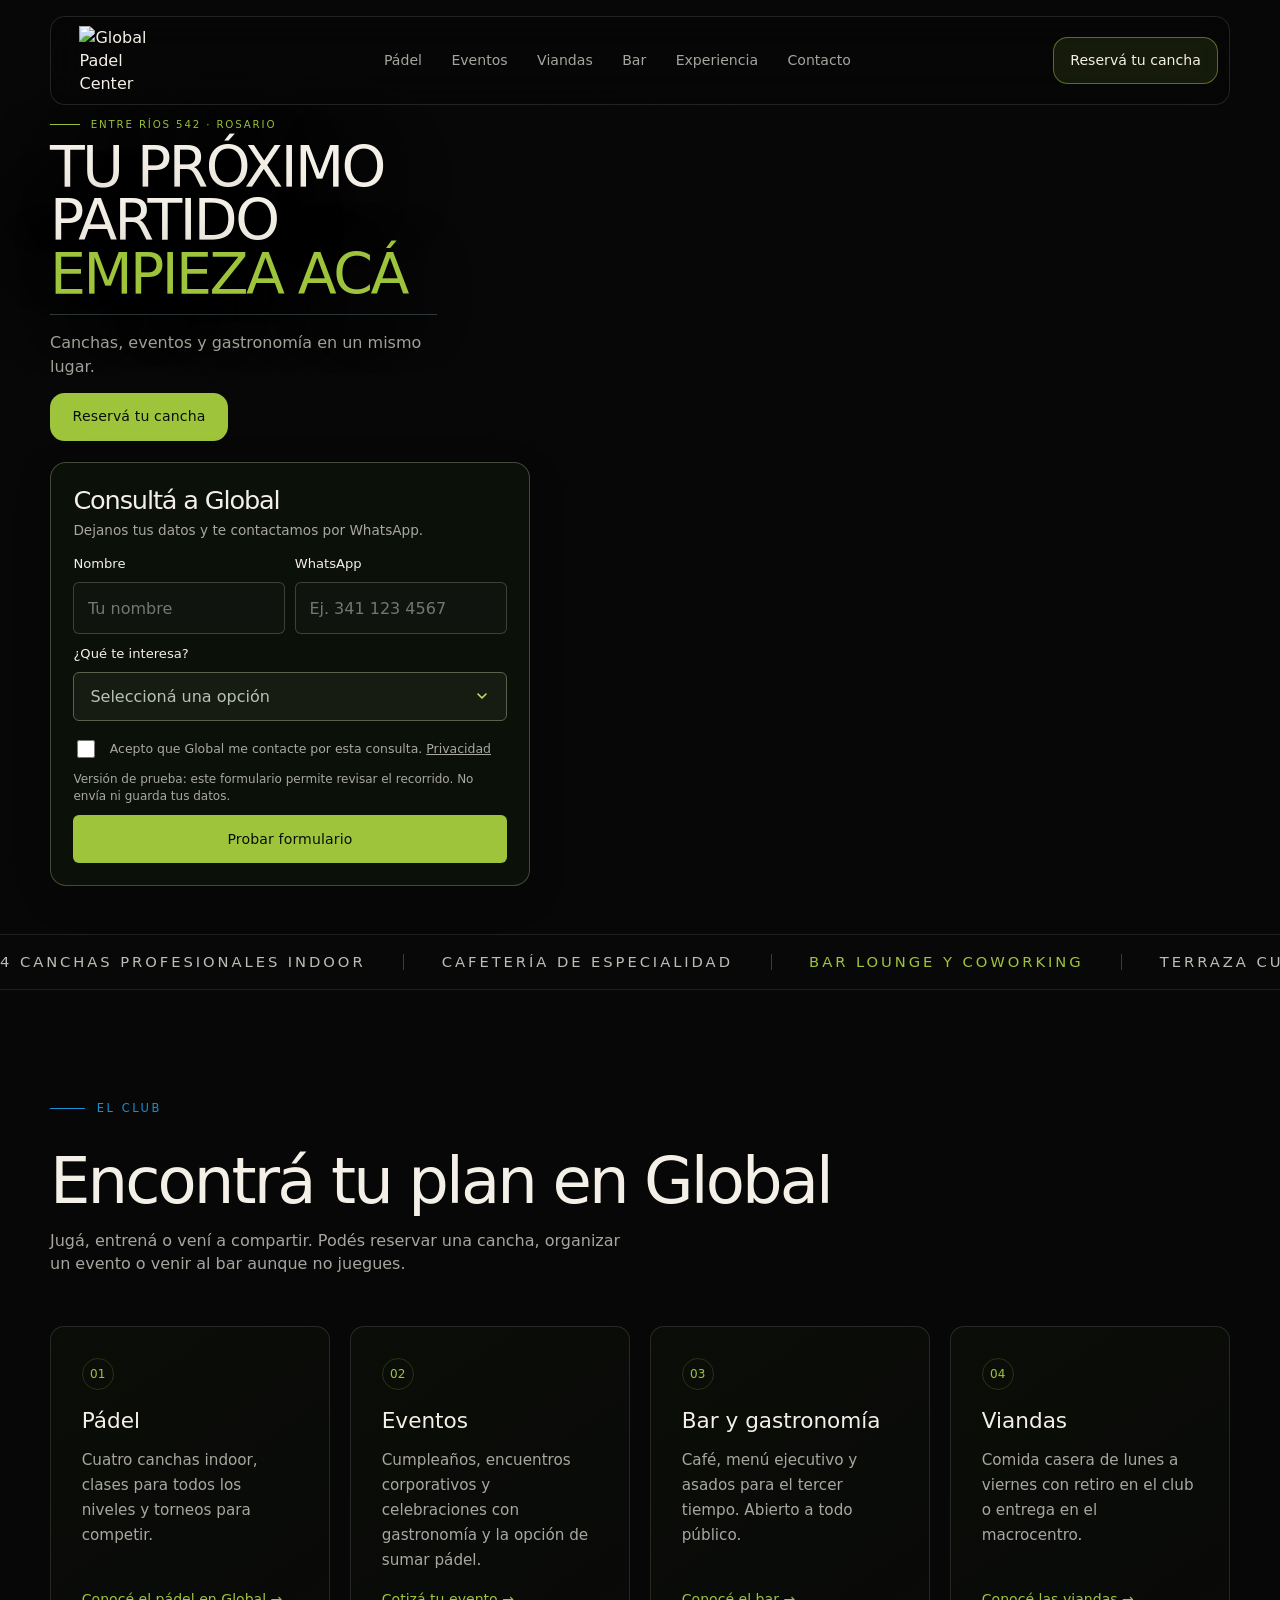
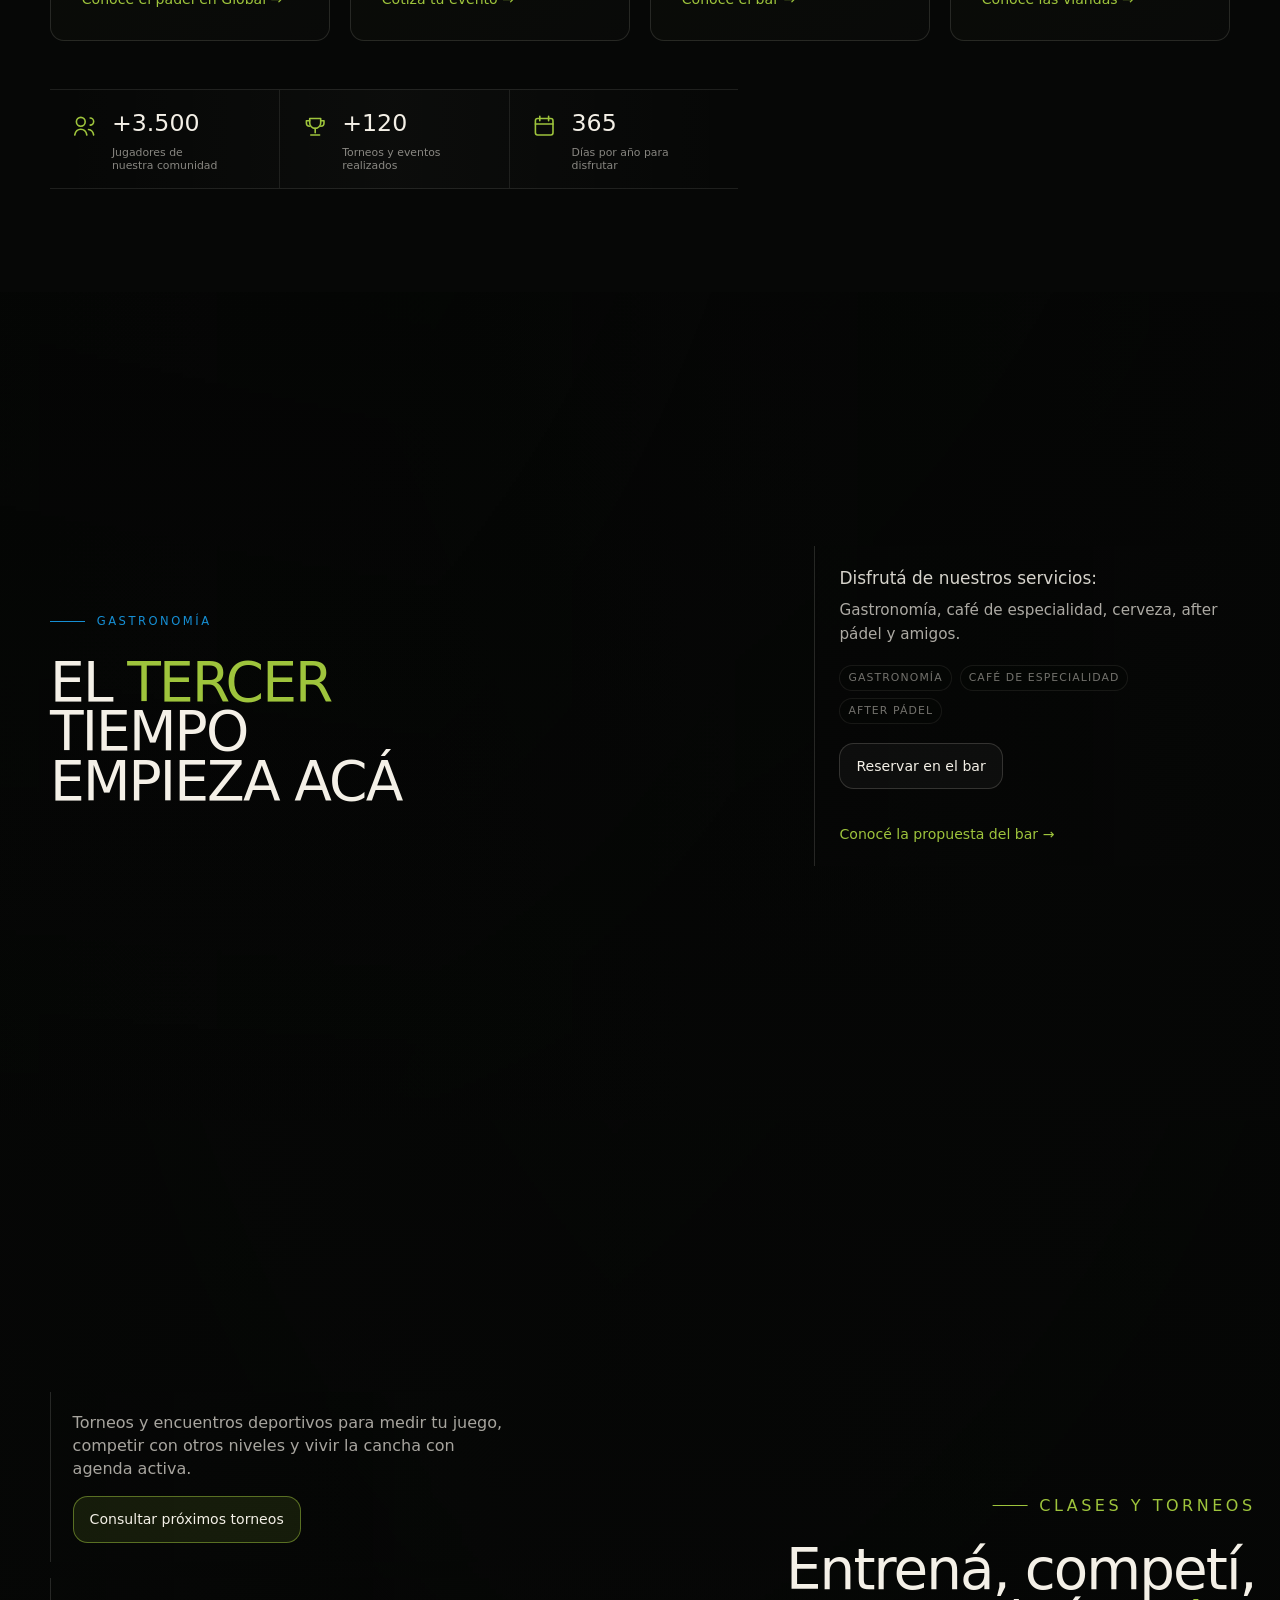
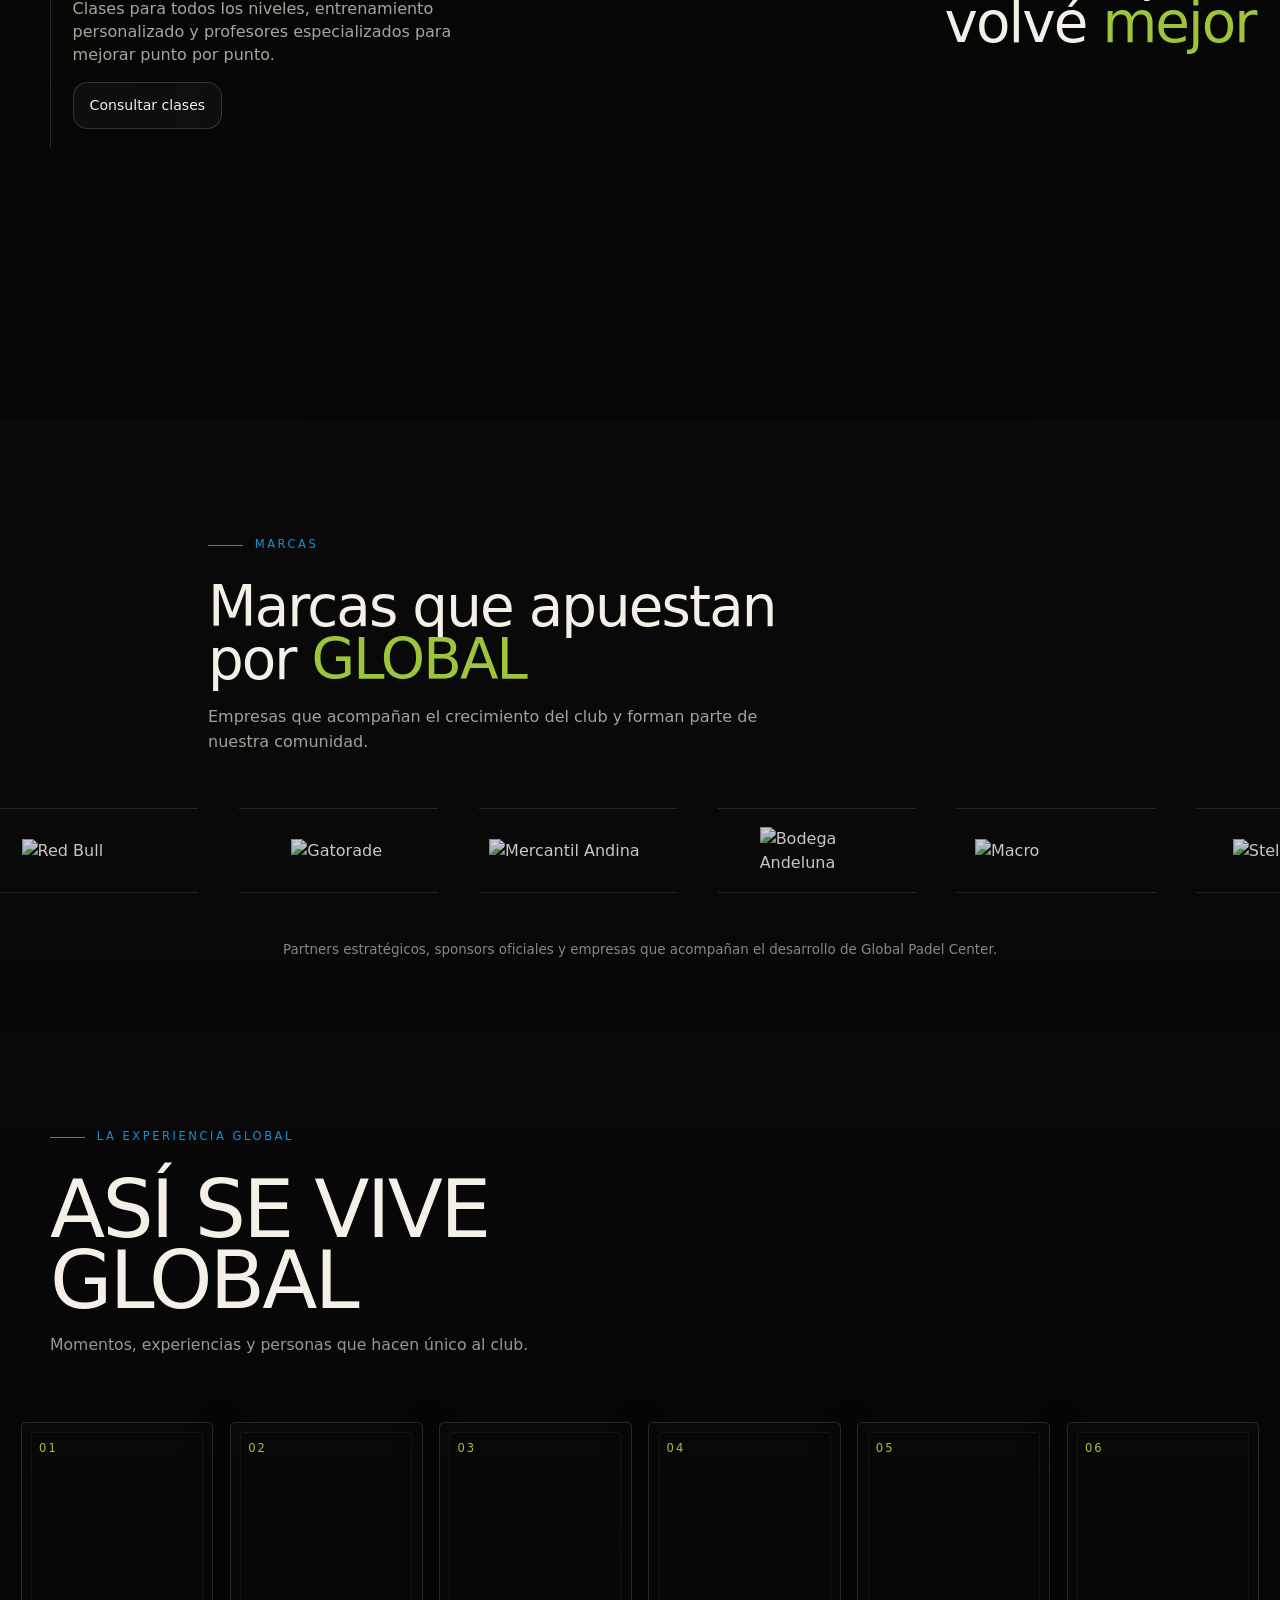
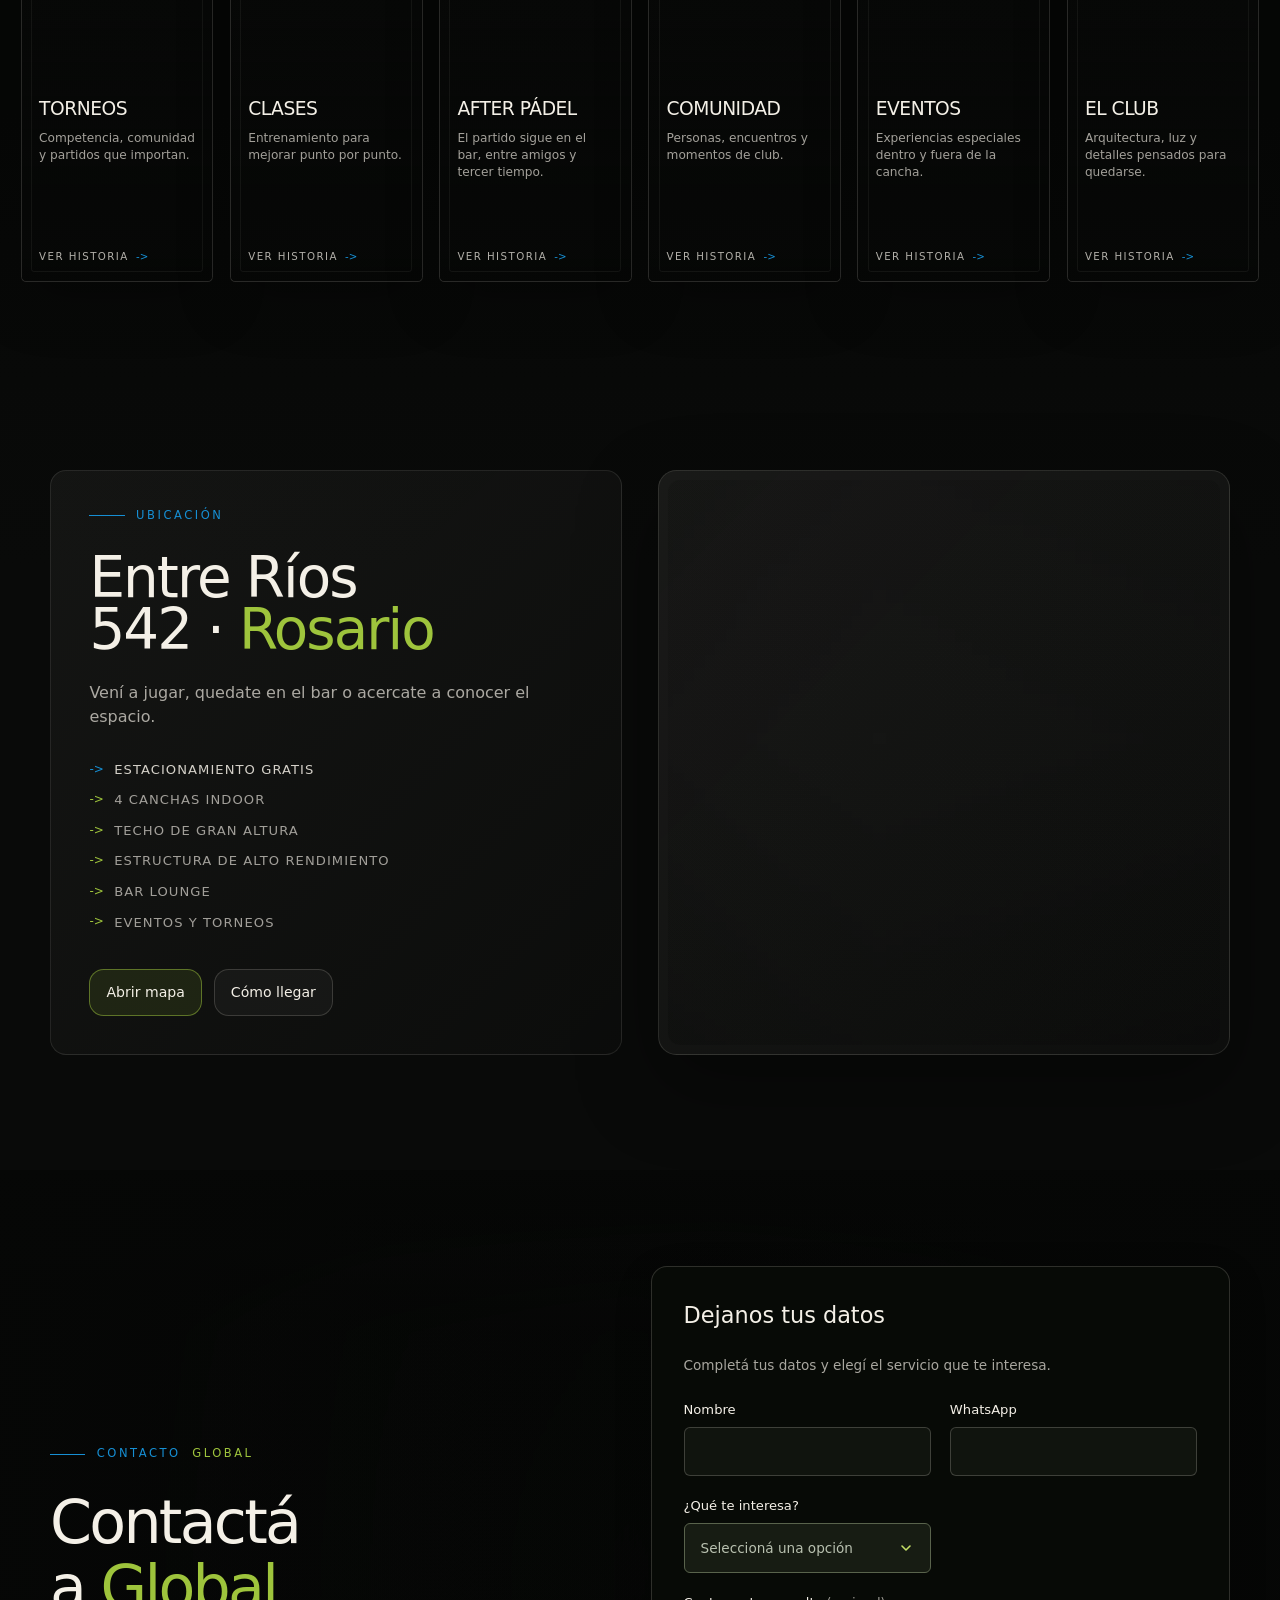
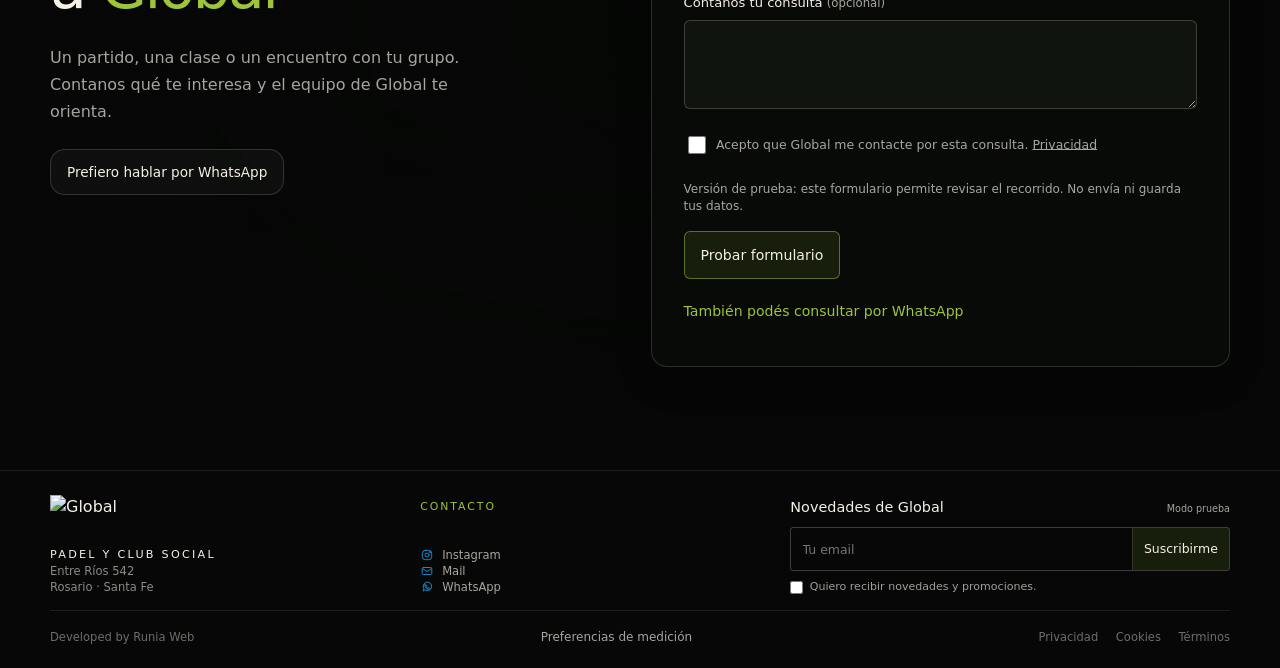
==== commit 66963674: "Despejar foto y unificar el recorrido de la variante B" ====
--- a/B/index.html
+++ b/B/index.html
@@ -65,7 +65,7 @@
     <link rel="preload" as="image" href="/assets/optimized/hero-global-hero-desktop.avif" type="image/avif" media="(min-width: 681px)" fetchpriority="high" />
     <link rel="stylesheet" href="/styles.css?v=global-selects" />
     <meta name="robots" content="noindex, nofollow" />
-    <link rel="stylesheet" href="/B/variant.css?v=1" />
+    <link rel="stylesheet" href="/B/variant.css?v=2" />
   </head>
   <body class="variant-b">
     <div class="gpc-progress" data-progress></div>
@@ -92,8 +92,6 @@
 
     <main id="inicio">
       <section class="gpc-hero scene scene-hero" data-scene>
-        <div class="scene-bg" data-parallax aria-hidden="true"></div>
-        <div class="scene-shade" aria-hidden="true"></div>
         <div class="gpc-container scene-inner variant-hero-grid">
           <div class="variant-hero-copy">
             <p class="gpc-kicker">ENTRE RÍOS 542 · ROSARIO</p>
@@ -103,8 +101,9 @@
               <a class="gpc-button gpc-button-primary" href="https://wa.me/543417560704?text=Hola%20Global%20Padel%20Center%2C%20quiero%20reservar%20una%20cancha" target="_blank" rel="noopener noreferrer" data-ga-event="click_reservar_cancha" data-ga-label="hero_b">Reservá tu cancha</a>
             </div>
           </div>
+          <div class="variant-hero-photo" aria-hidden="true"></div>
           <div class="inquiry-panel variant-hero-panel" id="consulta-portada">
-            <h2 id="titulo-consulta-portada">¿Qué plan tenés en mente?</h2>
+            <h2 id="titulo-consulta-portada">Consultá a Global</h2>
             <p class="inquiry-intro">Dejanos tus datos y te contactamos por WhatsApp.</p>
             <form class="lead-form" data-lead-form data-form-placement="hero_b" method="post" aria-labelledby="titulo-consulta-portada">
               <div class="form-fields variant-form-fields">
@@ -137,85 +136,31 @@
         </div>
       </section>
 
-      <section class="gpc-marquee gpc-marquee-sponsors" aria-label="Marcas que impulsan Global">
-        <div class="marquee-track marquee-track-reverse">
-          <div class="marquee-group">
-            <span>Macro</span><span>Red Bull</span><span>Gatorade</span><span>Mercantil Andina</span><span>Bodega Andeluna</span><span>Stella Artois</span><span>Septima Wines</span>
-          </div>
-          <div class="marquee-group" aria-hidden="true">
-            <span>Macro</span><span>Red Bull</span><span>Gatorade</span><span>Mercantil Andina</span><span>Bodega Andeluna</span><span>Stella Artois</span><span>Septima Wines</span>
-          </div>
-          <div class="marquee-group" aria-hidden="true">
-            <span>Macro</span><span>Red Bull</span><span>Gatorade</span><span>Mercantil Andina</span><span>Bodega Andeluna</span><span>Stella Artois</span><span>Septima Wines</span>
-          </div>
-        </div>
-      </section>
-
-      <section class="gpc-container service-overview home-services" aria-labelledby="propuestas-global">
-        <p class="gpc-kicker">Encontrá tu plan</p>
-        <h2 id="propuestas-global">Mucho más que pádel</h2>
+      <section class="story variant-plans" id="club" aria-labelledby="propuestas-global">
+        <div class="gpc-container service-overview home-services">
+          <p class="gpc-kicker">El club</p>
+          <h2 id="propuestas-global">Encontrá tu plan en Global</h2>
+          <p class="variant-plans-intro">Jugá, entrená o vení a compartir. Podés reservar una cancha, organizar un evento o venir al bar aunque no juegues.</p>
         <div class="service-cards">
-          <article><span class="service-number">01</span><h3>Eventos</h3><p>Cumpleaños, encuentros corporativos y celebraciones con gastronomía y la opción de sumar pádel.</p><a class="commercial-inline" href="/eventos/">Cotizá tu evento →</a></article>
-          <article><span class="service-number">02</span><h3>Bar y gastronomía</h3><p>Café, menú ejecutivo y asados para el tercer tiempo. Abierto a todo público.</p><a class="commercial-inline" href="/bar/">Conocé el bar →</a></article>
-          <article><span class="service-number">03</span><h3>Viandas</h3><p>Comida casera de lunes a viernes con retiro en el club o entrega en el macrocentro.</p><a class="commercial-inline" href="/viandas/">Conocé las viandas →</a></article>
-        </div>
-      </section>
-      <section class="story" id="club">
-        <div class="gpc-container story-intro">
-          <p class="story-eyebrow">RITUAL GLOBAL</p>
-          <h2>MUCHO <span>M&Aacute;S</span> QUE UN CLUB</h2>
-          <div class="story-intro-bottom">
-            <p>Competir, entrenar, conectar y quedarse. Cuatro canchas indoor con c&eacute;sped Forbex 1500, iluminaci&oacute;n LED profesional y una estructura pensada para jugar a otro nivel.</p>
+          <article><span class="service-number">01</span><h3>Pádel</h3><p>Cuatro canchas indoor, clases para todos los niveles y torneos para competir.</p><a class="commercial-inline" href="/padel/">Conocé el pádel en Global →</a></article>
+          <article><span class="service-number">02</span><h3>Eventos</h3><p>Cumpleaños, encuentros corporativos y celebraciones con gastronomía y la opción de sumar pádel.</p><a class="commercial-inline" href="/eventos/">Cotizá tu evento →</a></article>
+          <article><span class="service-number">03</span><h3>Bar y gastronomía</h3><p>Café, menú ejecutivo y asados para el tercer tiempo. Abierto a todo público.</p><a class="commercial-inline" href="/bar/">Conocé el bar →</a></article>
+          <article><span class="service-number">04</span><h3>Viandas</h3><p>Comida casera de lunes a viernes con retiro en el club o entrega en el macrocentro.</p><a class="commercial-inline" href="/viandas/">Conocé las viandas →</a></article>
+        </div>
             <div class="story-stats" aria-label="Global Padel Center en n&uacute;meros">
               <div class="story-stat">
                 <svg viewBox="0 0 24 24" aria-hidden="true" focusable="false"><path d="M8 12a4 4 0 1 0 0-8 4 4 0 0 0 0 8zM2.5 20c.7-3.3 2.7-5.2 5.5-5.2s4.8 1.9 5.5 5.2"></path><path d="M16.5 11a3.2 3.2 0 1 0 0-6.4M15 15c2.4.2 4.1 1.9 4.7 5"></path></svg>
-                <p><strong><span>+</span><b data-counter data-target="3500">0</b></strong><span>Jugadores de<br />nuestra comunidad</span></p>
+                <p><strong><span>+</span><b data-counter data-target="3500">3.500</b></strong><span>Jugadores de<br />nuestra comunidad</span></p>
               </div>
               <div class="story-stat">
                 <svg viewBox="0 0 24 24" aria-hidden="true" focusable="false"><path d="M7 5h10v4a5 5 0 0 1-10 0z"></path><path d="M17 7h3v2a3 3 0 0 1-3 3M7 7H4v2a3 3 0 0 0 3 3M12 14v4M8 20h8"></path></svg>
-                <p><strong><span>+</span><b data-counter data-target="120">0</b></strong><span>Torneos y eventos<br />realizados</span></p>
+                <p><strong><span>+</span><b data-counter data-target="120">120</b></strong><span>Torneos y eventos<br />realizados</span></p>
               </div>
               <div class="story-stat">
                 <svg viewBox="0 0 24 24" aria-hidden="true" focusable="false"><rect x="4" y="5" width="16" height="15" rx="2"></rect><path d="M8 3v4M16 3v4M4 10h16"></path></svg>
-                <p><strong data-counter data-target="365">0</strong><span>D&iacute;as por a&ntilde;o para<br />disfrutar</span></p>
+                <p><strong data-counter data-target="365">365</strong><span>D&iacute;as por a&ntilde;o para<br />disfrutar</span></p>
               </div>
             </div>
-          </div>
-        </div>
-
-        <div class="story-chapters">
-          <article class="story-chapter story-chapter-competi">
-            <div class="gpc-container story-chapter-inner">
-              <span>01</span>
-              <h3>COMPET&Iacute;</h3>
-              <p>Viv&iacute; cada punto como si importara.</p>
-            </div>
-          </article>
-          <article class="story-chapter story-chapter-alt story-chapter-entrena">
-            <div class="gpc-container story-chapter-inner">
-              <span>02</span>
-              <h3>ENTREN&Aacute;</h3>
-              <p>Mejorar nunca fue tan divertido.</p>
-              <div class="training-note">
-                <p>Clases para todos los niveles. Entrenamiento personalizado. Profesores especializados.</p>
-                <a href="https://wa.me/543417560704?text=Hola%20Global.%20Quiero%20recibir%20informaci%C3%B3n%20sobre%20clases%20y%20entrenamientos." target="_blank" rel="noopener noreferrer" data-ga-event="click_consultar_clases" data-ga-label="storytelling">Consultar clases</a>
-              </div>
-            </div>
-          </article>
-          <article class="story-chapter story-chapter-conecta">
-            <div class="gpc-container story-chapter-inner">
-              <span>03</span>
-              <h3>CONECT&Aacute;</h3>
-              <p>Las mejores historias no siempre pasan dentro de la cancha.</p>
-            </div>
-          </article>
-          <article class="story-chapter story-chapter-alt story-chapter-quedate">
-            <div class="gpc-container story-chapter-inner">
-              <span>04</span>
-              <h3>QUEDATE</h3>
-              <p>Porque lo mejor empieza despu&eacute;s del partido.</p>
-            </div>
-          </article>
         </div>
       </section>
 
@@ -409,7 +354,7 @@
         <div class="gpc-container contact-grid">
           <div class="contact-intro">
             <p class="gpc-kicker contact-kicker">Contacto <span>Global</span></p>
-            <h2>¿Qué plan tenés <span>en mente?</span></h2>
+            <h2>Contactá a <span>Global</span></h2>
             <p>Un partido, una clase o un encuentro con tu grupo. Contanos qué te interesa y el equipo de Global te orienta.</p>
             <a class="gpc-button contact-whatsapp" href="https://wa.me/543417560704?text=Hola%20Global%2C%20quiero%20recibir%20informacion" target="_blank" rel="noopener noreferrer" data-ga-event="click_whatsapp" data-ga-label="contacto_home">Prefiero hablar por WhatsApp</a>
           </div>
@@ -463,7 +408,7 @@
       </div>
     </footer>
 
-    <script src="/script.js?v=approved-1"></script>
+    <script src="/script.js?v=b2"></script>
     <script src="/commercial.js?v=variant-b" defer></script>
   </body>
 </html>
--- a/B/variant.css
+++ b/B/variant.css
@@ -1,44 +1,67 @@
 .variant-b .scene-hero .variant-hero-grid {
-  grid-template-columns: minmax(0, 1.15fr) minmax(0, .85fr);
-  align-items: center;
+  position: relative;
+  grid-template-columns: minmax(0, 34rem);
   align-content: center;
-  gap: clamp(2rem, 5vw, 5.5rem);
-  min-height: min(100svh, 55rem);
+  gap: 1.35rem;
+  min-height: 100svh;
   padding-block: clamp(6rem, 12vh, 8rem) 3rem;
 }
+.variant-b .variant-hero-copy, .variant-b .variant-hero-panel { position: relative; z-index: 1; }
+.variant-b .variant-hero-photo {
+  position: absolute;
+  inset: 0 calc((100% - 100vw) / 2) 0 min(42%, 34rem);
+  background:
+    linear-gradient(90deg, #060706, transparent 26%),
+    linear-gradient(0deg, #060706, transparent 15%, transparent 82%, rgba(6,7,6,.35)),
+    image-set(url("/assets/optimized/hero-global-hero-desktop.avif") type("image/avif"), url("/assets/optimized/hero-global-hero-desktop.webp") type("image/webp"), url("/assets/optimized/hero-global-hero-desktop.jpg") type("image/jpeg"));
+  background-size: cover;
+  background-position: center;
+}
 html .variant-b .variant-hero-copy h1 {
-  margin-top: .85rem;
-  font-size: clamp(2.4rem, 5.55vw, 5.6rem);
+  margin-top: .6rem;
+  font-size: clamp(2.4rem, 4.45vw, 4.65rem);
   line-height: .94;
 }
-.variant-b .variant-hero-copy .hero-description { margin: 1.15rem 0; max-width: 34ch; }
+.variant-b .variant-hero-copy .hero-description { margin: .8rem 0; max-width: 38ch; }
 .variant-b .variant-hero-panel {
-  background: rgba(8, 12, 7, .94);
-  padding: clamp(1.15rem, 3vw, 2rem);
+  width: min(100%, 30rem);
+  background: #0b1009;
+  padding: clamp(1rem, 2vw, 1.4rem);
   border-color: rgba(208, 224, 184, .28);
 }
-.variant-b .variant-hero-panel h2 { font-size: clamp(1.4rem, 2.65vw, 2.15rem); line-height: 1.1; }
-.variant-b .variant-hero-panel .inquiry-intro { margin: .55rem 0 1.1rem; }
-.variant-b .variant-form-fields { gap: .8rem; }
+.variant-b .variant-hero-panel h2 { font-size: clamp(1.35rem, 2vw, 1.7rem); line-height: 1.1; }
+.variant-b .variant-hero-panel .inquiry-intro { margin: .45rem 0 .85rem; }
+.variant-b .variant-hero-panel .variant-form-fields { grid-template-columns: repeat(2, minmax(0, 1fr)); gap: .6rem; }
 .variant-b .variant-form-fields input,
-.variant-b .variant-form-fields select { min-height: 46px; }
-.variant-b .variant-hero-panel .form-consent { display: flex; gap: .5rem; align-items: center; min-height: 44px; margin: .45rem 0 0; }
+.variant-b .variant-form-fields select { min-height: 46px; font-size: 16px; }
+.variant-b .variant-hero-panel .form-consent { display: flex; gap: .5rem; align-items: center; min-height: 44px; margin: .35rem 0 0; }
 .variant-b .variant-hero-panel .form-consent input { flex: none; }
-.variant-b .variant-hero-panel .form-preview { margin: 0 0 .65rem; }
+.variant-b .variant-hero-panel .form-preview { margin: 0 0 .6rem; }
 .variant-b .variant-hero-panel .gpc-button { width: 100%; justify-content: center; }
-.variant-b :is(#consulta-portada, #contacto, #experiencia) { scroll-margin-top: 6rem; }
-@media (max-width: 820px) {
-  .variant-b .scene-hero .variant-hero-grid { grid-template-columns: minmax(0, 1fr); gap: 1.3rem; min-height: auto; padding-block: 5.65rem 1.8rem; }
-  html .variant-b .variant-hero-copy h1 { font-size: clamp(2rem, 8vw, 4.2rem); }
-  .variant-b .variant-hero-copy .hero-description { margin: .7rem 0; }
-  .variant-b .variant-hero-copy h1 span:nth-child(-n+2) { display: inline; }
-  .variant-b .variant-hero-copy h1 span:first-child { margin-right: .2em; }
-  .variant-b .variant-hero-panel { max-width: 34rem; width: 100%; }
+.variant-b :is(#consulta-portada, #contacto, #experiencia, #club) { scroll-margin-top: 6rem; }
+.variant-b .variant-plans .variant-plans-intro { max-width: 58ch; margin-top: .85rem; color: var(--muted); }
+.variant-b .variant-plans .story-stats { margin-top: clamp(1.75rem, 4vw, 3rem); }
+@media (min-width: 981px) {
+  .variant-b .variant-plans .service-cards { grid-template-columns: repeat(4, minmax(0, 1fr)); }
+}
+@media (max-width: 980px) {
+  .variant-b .scene-hero .variant-hero-grid { min-height: auto; padding-block: 6rem 1.8rem; }
+  .variant-b .variant-hero-photo {
+    position: relative;
+    inset: auto;
+    width: 100%;
+    aspect-ratio: 2 / 1;
+    background-position: center, center, center 45%;
+    background-image: linear-gradient(90deg, rgba(6,7,6,.35), transparent 25%), linear-gradient(0deg, rgba(6,7,6,.35), transparent 25%), image-set(url("/assets/optimized/hero-global-hero-desktop.avif") type("image/avif"), url("/assets/optimized/hero-global-hero-desktop.webp") type("image/webp"), url("/assets/optimized/hero-global-hero-desktop.jpg") type("image/jpeg"));
+  }
+  .variant-b .scene-hero .variant-hero-grid { grid-template-columns: minmax(0, 39rem); }
+  .variant-b .variant-hero-panel { width: 100%; max-width: 30rem; }
 }
 @media (max-width: 680px) {
   html .variant-b .variant-hero-copy h1 { font-size: clamp(1.8rem, 6.6vw, 2.9rem); }
-  .variant-b .variant-hero-panel .variant-form-fields { grid-template-columns: repeat(2, minmax(0, 1fr)); }
-  .variant-b .variant-hero-panel input:not([type="checkbox"]) { padding-inline: .55rem; font-size: 16px; }
+  .variant-b .variant-hero-copy h1 span:nth-child(-n+2) { display: inline; }
+  .variant-b .variant-hero-copy h1 span:first-child { margin-right: .2em; }
+  .variant-b .variant-hero-panel input:not([type="checkbox"]) { padding-inline: .55rem; }
 }
 @media (max-width: 345px) {
   html .variant-b .variant-hero-copy h1 { font-size: 1.7rem; }
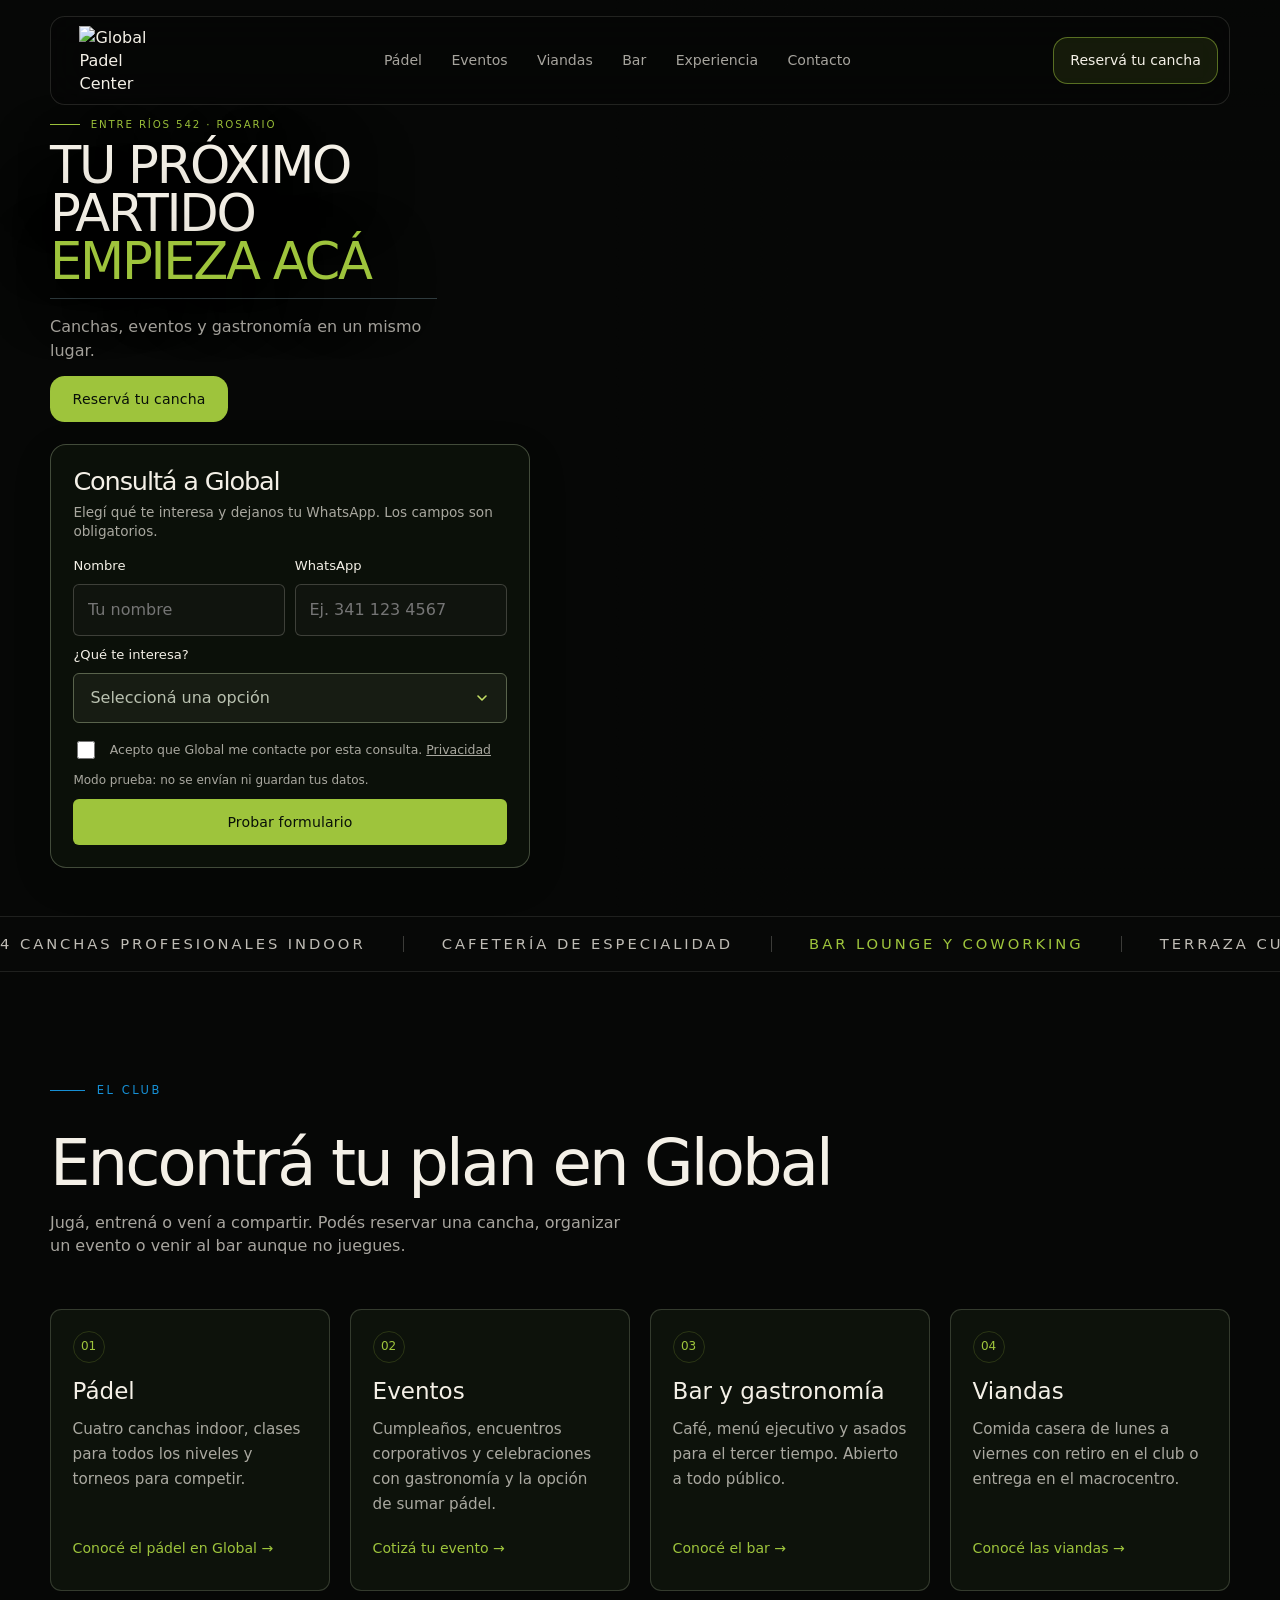
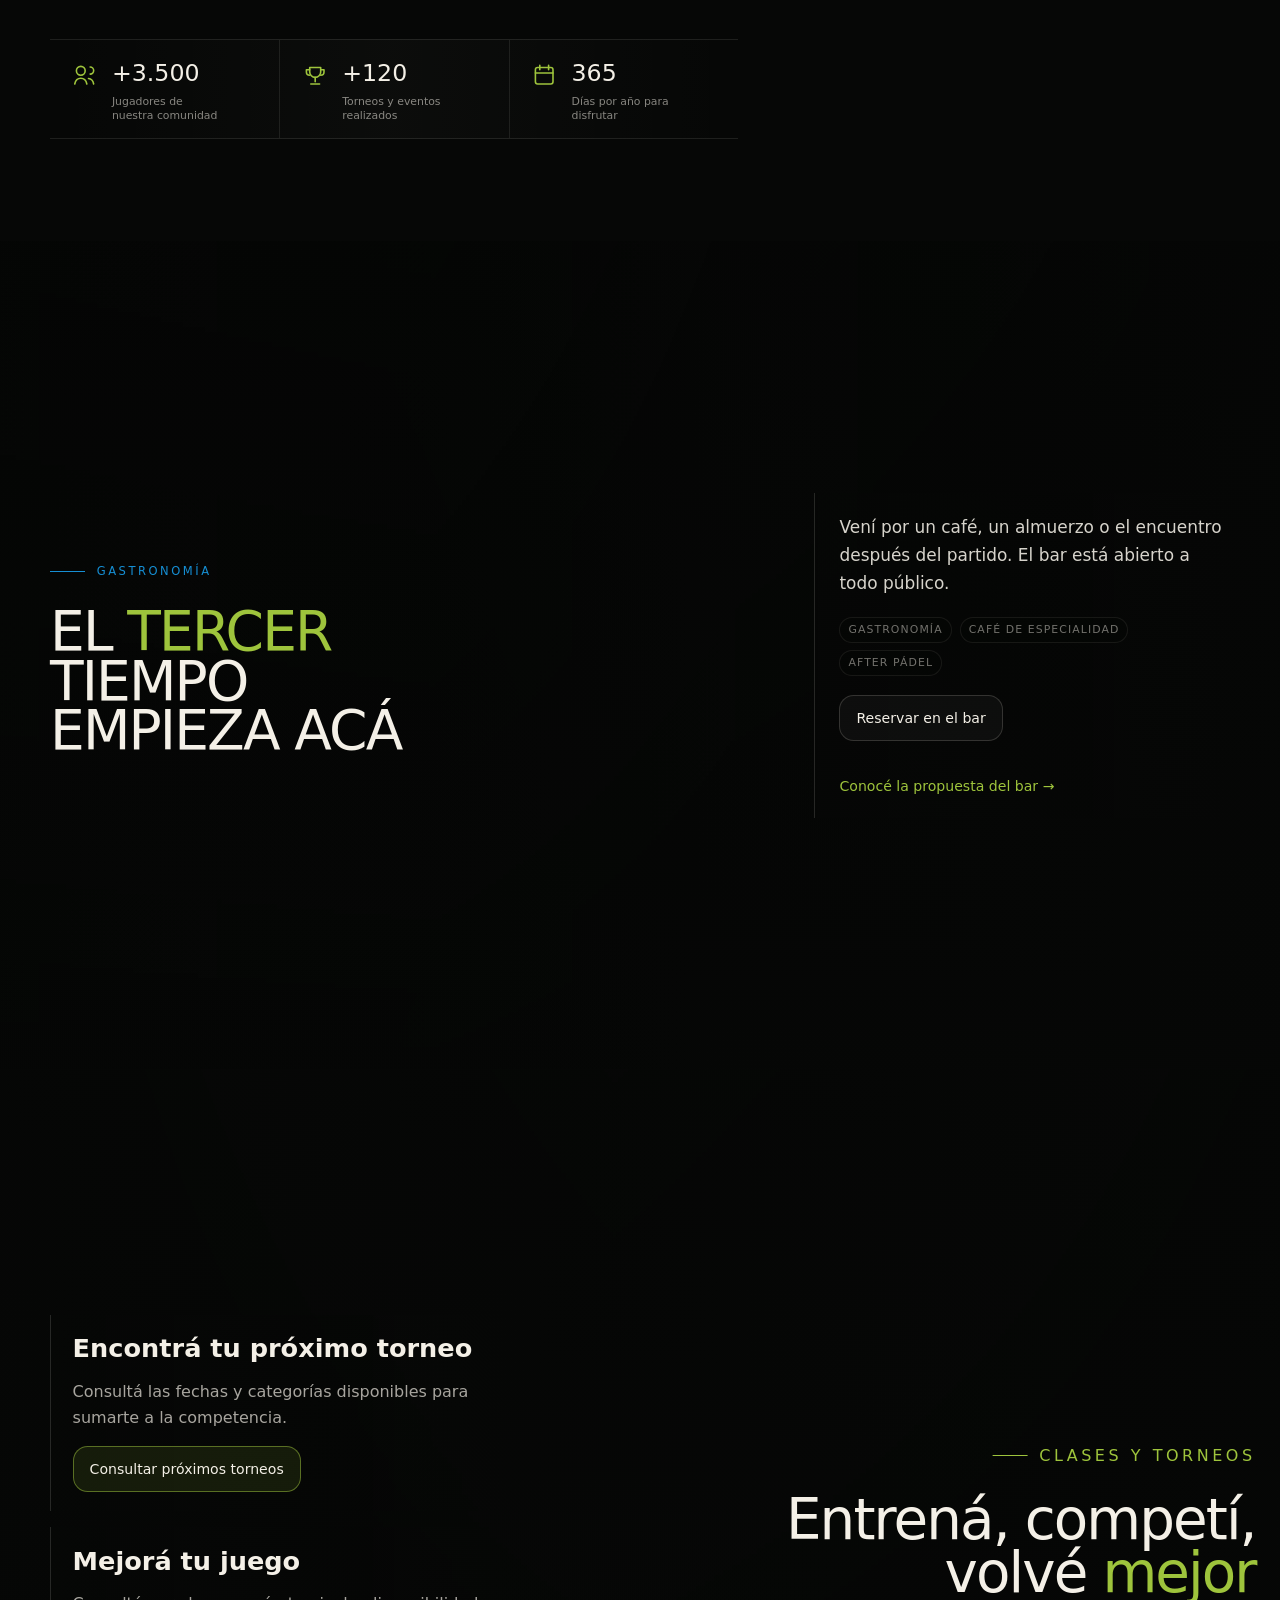
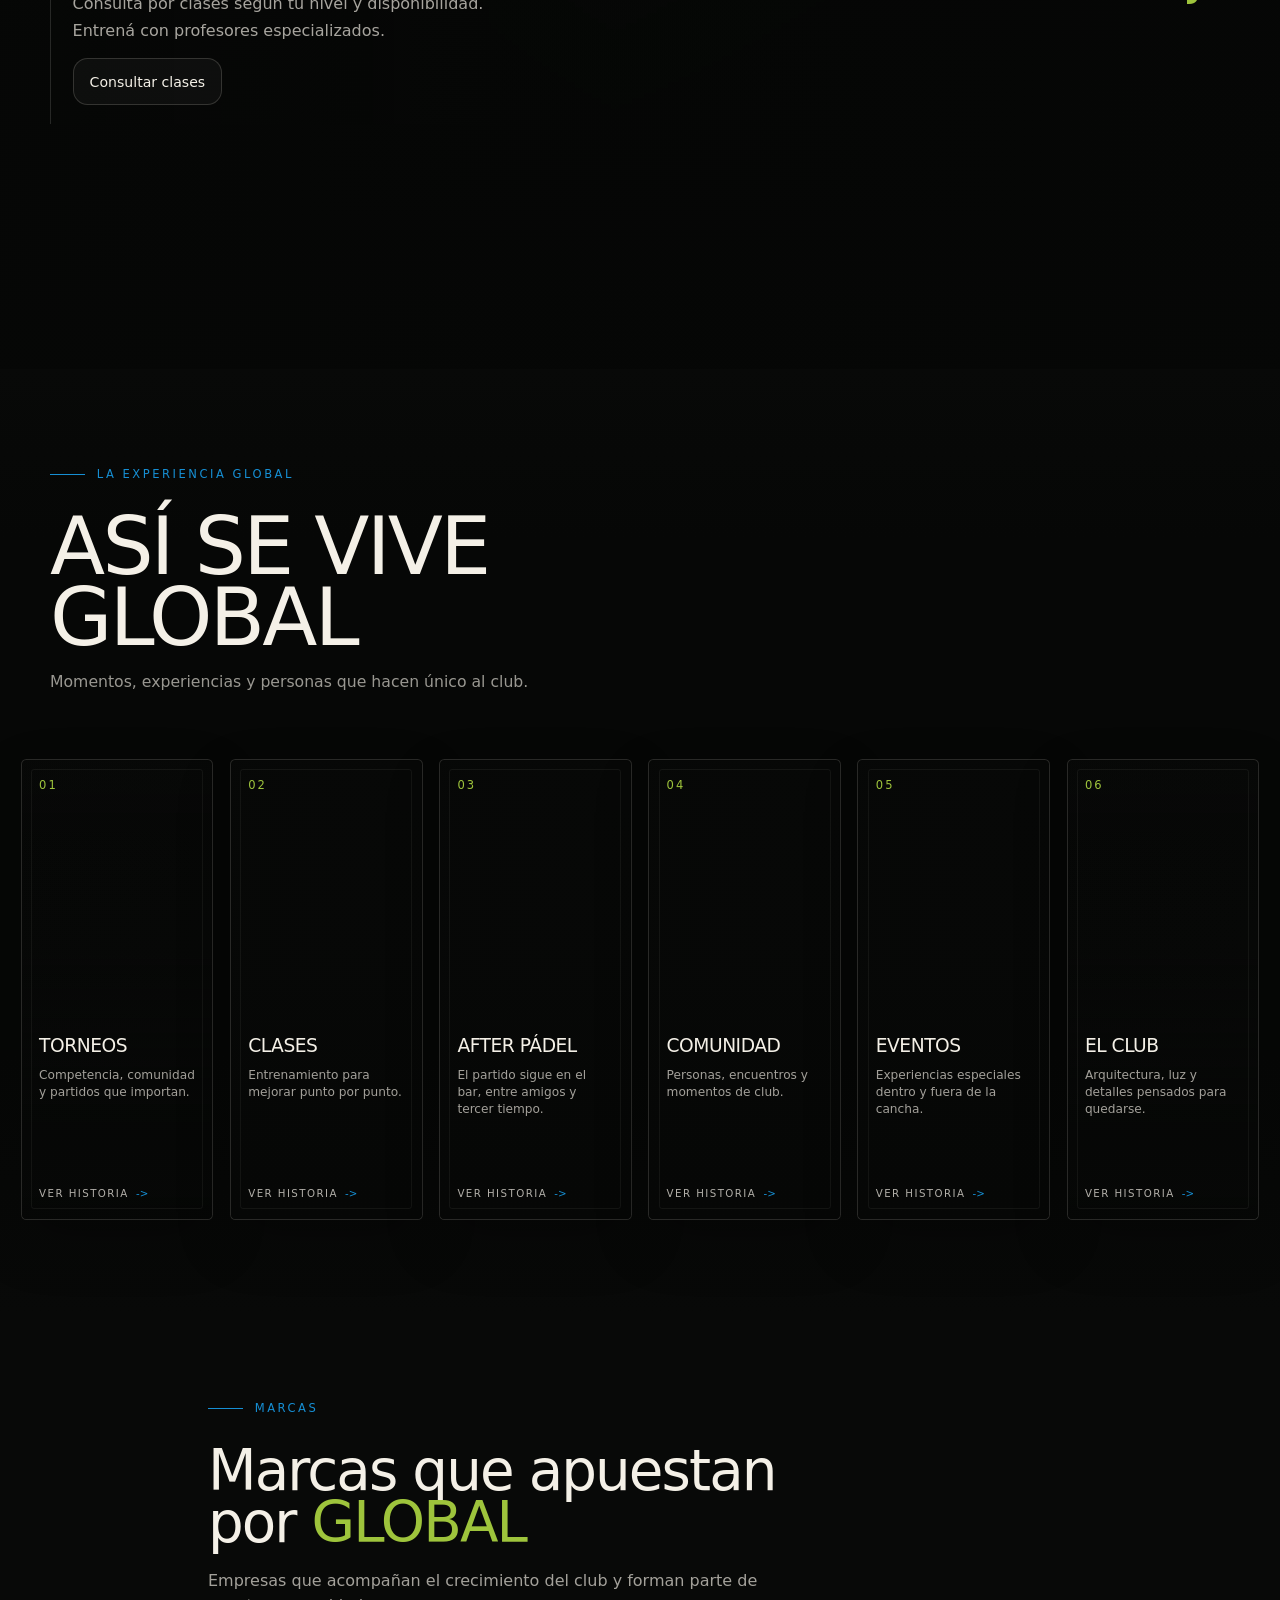
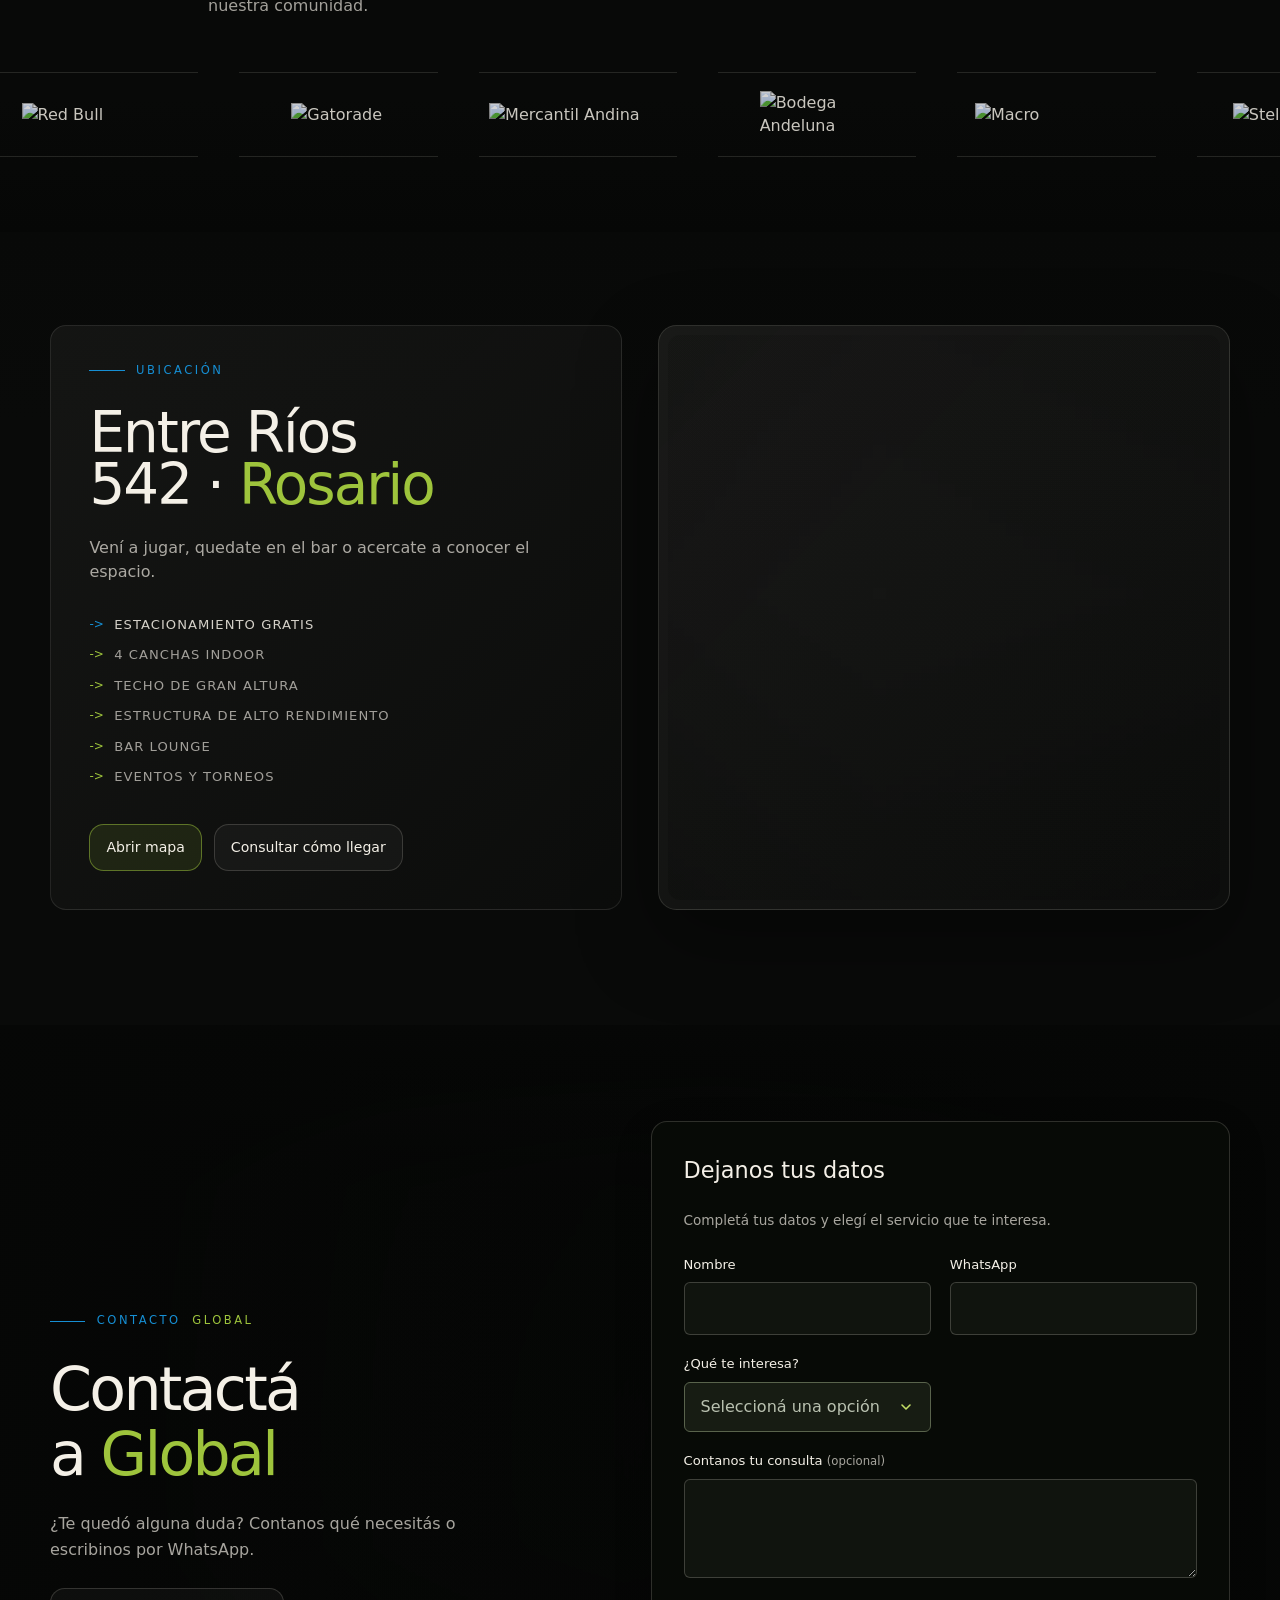
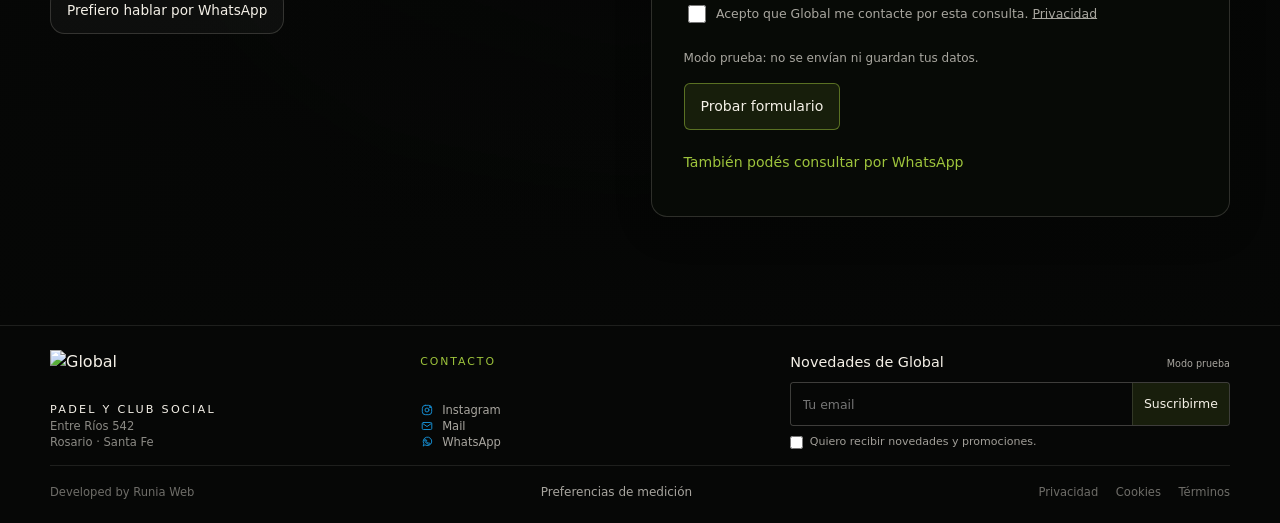
==== commit 48b4dace: "Mejorar lectura, tarjetas y accesibilidad de la variante B" ====
--- a/B/index.html
+++ b/B/index.html
@@ -61,13 +61,13 @@
     <link rel="icon" type="image/png" href="/assets/optimized/global-padel-isologo.png?v=3" />
     <link rel="shortcut icon" type="image/png" href="/assets/optimized/global-padel-isologo.png?v=3" />
     <link rel="apple-touch-icon" href="/assets/optimized/global-padel-isologo.png?v=3" />
-    <link rel="preload" as="image" href="/assets/optimized/hero-global-hero-mobile.avif" type="image/avif" media="(max-width: 680px)" fetchpriority="high" />
-    <link rel="preload" as="image" href="/assets/optimized/hero-global-hero-desktop.avif" type="image/avif" media="(min-width: 681px)" fetchpriority="high" />
+    <link rel="preload" as="image" href="/assets/optimized/hero-global-hero-desktop.avif" type="image/avif" fetchpriority="high" />
     <link rel="stylesheet" href="/styles.css?v=global-selects" />
     <meta name="robots" content="noindex, nofollow" />
-    <link rel="stylesheet" href="/B/variant.css?v=2" />
+    <link rel="stylesheet" href="/B/variant.css?v=3" />
   </head>
   <body class="variant-b">
+    <a class="variant-skip" href="#club">Ir a los planes de Global</a>
     <div class="gpc-progress" data-progress></div>
 
     <header class="gpc-header" data-header>
@@ -104,7 +104,7 @@
           <div class="variant-hero-photo" aria-hidden="true"></div>
           <div class="inquiry-panel variant-hero-panel" id="consulta-portada">
             <h2 id="titulo-consulta-portada">Consultá a Global</h2>
-            <p class="inquiry-intro">Dejanos tus datos y te contactamos por WhatsApp.</p>
+            <p class="inquiry-intro">Elegí qué te interesa y dejanos tu WhatsApp. Los campos son obligatorios.</p>
             <form class="lead-form" data-lead-form data-form-placement="hero_b" method="post" aria-labelledby="titulo-consulta-portada">
               <div class="form-fields variant-form-fields">
                 <label><span class="field-label">Nombre</span><input name="name" autocomplete="given-name" placeholder="Tu nombre" maxlength="100" required></label>
@@ -173,8 +173,7 @@
             <h2>EL <span>TERCER</span> TIEMPO EMPIEZA AC&Aacute;</h2>
           </div>
           <div class="bar-copy">
-            <p>Disfrut&aacute; de nuestros servicios:</p>
-            <p>Gastronom&iacute;a, caf&eacute; de especialidad, cerveza, after p&aacute;del y amigos.</p>
+            <p>Vení por un café, un almuerzo o el encuentro después del partido. El bar está abierto a todo público.</p>
             <ul class="bar-features" aria-label="Propuesta gastron&oacute;mica">
               <li>Gastronom&iacute;a</li>
               <li>Caf&eacute; de especialidad</li>
@@ -194,13 +193,90 @@
           </div>
           <div class="events-copy">
             <article>
-              <p>Torneos y encuentros deportivos para medir tu juego, competir con otros niveles y vivir la cancha con agenda activa.</p>
+              <h3>Encontrá tu próximo torneo</h3><p>Consultá las fechas y categorías disponibles para sumarte a la competencia.</p>
               <a class="gpc-button gpc-button-primary" href="https://wa.me/543417560704?text=Hola%20Global.%20Quiero%20consultar%20los%20pr%C3%B3ximos%20torneos%20y%20eventos%20disponibles." target="_blank" rel="noopener noreferrer" data-ga-event="click_consultar_torneos" data-ga-label="torneos">Consultar pr&oacute;ximos torneos</a>
             </article>
             <article>
-              <p>Clases para todos los niveles, entrenamiento personalizado y profesores especializados para mejorar punto por punto.</p>
+              <h3>Mejorá tu juego</h3><p>Consultá por clases según tu nivel y disponibilidad. Entrená con profesores especializados.</p>
               <a class="gpc-button" href="https://wa.me/543417560704?text=Hola%20Global.%20Quiero%20recibir%20informaci%C3%B3n%20sobre%20clases%20y%20entrenamientos." target="_blank" rel="noopener noreferrer" data-ga-event="click_consultar_clases" data-ga-label="torneos">Consultar clases</a>
             </article>
+          </div>
+        </div>
+      </section>
+
+      <section class="experience-gallery" id="experiencia" aria-label="As&iacute; se vive Global">
+        <div class="gpc-container gallery-head">
+          <p class="gpc-kicker">La experiencia Global</p>
+          <h2>AS&Iacute; SE VIVE GLOBAL</h2>
+          <p class="gallery-subtitle">Momentos, experiencias y personas que hacen &uacute;nico al club.</p>
+        </div>
+        <div class="global-stories" aria-label="Experiencias Global">
+          <button class="story-card story-media-torneos" type="button" data-story-open="torneos">
+            <span class="story-card-index">01</span>
+            <span class="story-card-content">
+              <strong>Torneos</strong>
+              <small>Competencia, comunidad y partidos que importan.</small>
+              <em>Ver historia</em>
+            </span>
+          </button>
+          <button class="story-card story-media-clases" type="button" data-story-open="clases">
+            <span class="story-card-index">02</span>
+            <span class="story-card-content">
+              <strong>Clases</strong>
+              <small>Entrenamiento para mejorar punto por punto.</small>
+              <em>Ver historia</em>
+            </span>
+          </button>
+          <button class="story-card story-media-after" type="button" data-story-open="after">
+            <span class="story-card-index">03</span>
+            <span class="story-card-content">
+              <strong>After p&aacute;del</strong>
+              <small>El partido sigue en el bar, entre amigos y tercer tiempo.</small>
+              <em>Ver historia</em>
+            </span>
+          </button>
+          <button class="story-card story-media-comunidad" type="button" data-story-open="comunidad">
+            <span class="story-card-index">04</span>
+            <span class="story-card-content">
+              <strong>Comunidad</strong>
+              <small>Personas, encuentros y momentos de club.</small>
+              <em>Ver historia</em>
+            </span>
+          </button>
+          <button class="story-card story-media-eventos" type="button" data-story-open="eventos">
+            <span class="story-card-index">05</span>
+            <span class="story-card-content">
+              <strong>Eventos</strong>
+              <small>Experiencias especiales dentro y fuera de la cancha.</small>
+              <em>Ver historia</em>
+            </span>
+          </button>
+          <button class="story-card story-media-club" type="button" data-story-open="club">
+            <span class="story-card-index">06</span>
+            <span class="story-card-content">
+              <strong>El club</strong>
+              <small>Arquitectura, luz y detalles pensados para quedarse.</small>
+              <em>Ver historia</em>
+            </span>
+          </button>
+        </div>
+        <div class="stories-viewer" data-stories-viewer aria-hidden="true">
+          <button class="stories-close" type="button" data-stories-close aria-label="Cerrar historia">Cerrar</button>
+          <div class="stories-viewer-inner" role="dialog" aria-modal="true" aria-label="Historia Global">
+            <div class="stories-media-wrap">
+              <figure class="stories-media" data-stories-media></figure>
+              <div class="stories-nav" aria-label="Navegaci&oacute;n de historias">
+                <button type="button" data-stories-prev aria-label="Historia anterior">Anterior</button>
+                <button type="button" data-stories-next aria-label="Historia siguiente">Siguiente</button>
+              </div>
+              <div class="stories-thumbs" data-stories-thumbs aria-label="Miniaturas de historias"></div>
+            </div>
+            <div class="stories-copy">
+              <p class="stories-category" data-stories-category></p>
+              <h3 data-stories-title></h3>
+              <p data-stories-description></p>
+              <ul data-stories-points></ul>
+            </div>
           </div>
         </div>
       </section>
@@ -242,91 +318,14 @@
             </div>
           </div>
         </div>
-        <p class="sponsor-note">Partners estrat&eacute;gicos, sponsors oficiales y empresas que acompa&ntilde;an el desarrollo de Global Padel Center.</p>
-      </section>
-
-      <section class="experience-gallery" id="experiencia" aria-label="As&iacute; se vive Global">
-        <div class="gpc-container gallery-head">
-          <p class="gpc-kicker">La experiencia Global</p>
-          <h2>AS&Iacute; SE VIVE GLOBAL</h2>
-          <p class="gallery-subtitle">Momentos, experiencias y personas que hacen &uacute;nico al club.</p>
-        </div>
-        <div class="global-stories" aria-label="Experiencias Global">
-          <button class="story-card story-media-torneos" type="button" data-story-open="torneos">
-            <span class="story-card-index">01</span>
-            <span class="story-card-content">
-              <strong>Torneos</strong>
-              <small>Competencia, comunidad y partidos que importan.</small>
-              <em>Ver historia</em>
-            </span>
-          </button>
-          <button class="story-card story-media-clases" type="button" data-story-open="clases">
-            <span class="story-card-index">02</span>
-            <span class="story-card-content">
-              <strong>Clases</strong>
-              <small>Entrenamiento para mejorar punto por punto.</small>
-              <em>Ver historia</em>
-            </span>
-          </button>
-          <button class="story-card story-media-after" type="button" data-story-open="after">
-            <span class="story-card-index">03</span>
-            <span class="story-card-content">
-              <strong>After p&aacute;del</strong>
-              <small>El partido sigue en el bar, entre amigos y tercer tiempo.</small>
-              <em>Ver historia</em>
-            </span>
-          </button>
-          <button class="story-card story-media-comunidad" type="button" data-story-open="comunidad">
-            <span class="story-card-index">04</span>
-            <span class="story-card-content">
-              <strong>Comunidad</strong>
-              <small>Personas, encuentros y momentos de club.</small>
-              <em>Ver historia</em>
-            </span>
-          </button>
-          <button class="story-card story-media-eventos" type="button" data-story-open="eventos">
-            <span class="story-card-index">05</span>
-            <span class="story-card-content">
-              <strong>Eventos</strong>
-              <small>Experiencias especiales dentro y fuera de la cancha.</small>
-              <em>Ver historia</em>
-            </span>
-          </button>
-          <button class="story-card story-media-club" type="button" data-story-open="club">
-            <span class="story-card-index">06</span>
-            <span class="story-card-content">
-              <strong>El club</strong>
-              <small>Arquitectura, luz y detalles pensados para quedarse.</small>
-              <em>Ver historia</em>
-            </span>
-          </button>
-        </div>
-        <div class="stories-viewer" data-stories-viewer aria-hidden="true">
-          <button class="stories-close" type="button" data-stories-close aria-label="Cerrar historia">Cerrar</button>
-          <div class="stories-viewer-inner" role="dialog" aria-modal="true" aria-label="Historia Global">
-            <div class="stories-media-wrap">
-              <figure class="stories-media" data-stories-media></figure>
-              <div class="stories-nav" aria-label="Navegaci&oacute;n de historias">
-                <button type="button" data-stories-prev aria-label="Historia anterior">Anterior</button>
-                <button type="button" data-stories-next aria-label="Historia siguiente">Siguiente</button>
-              </div>
-              <div class="stories-thumbs" data-stories-thumbs aria-label="Miniaturas de historias"></div>
-            </div>
-            <div class="stories-copy">
-              <p class="stories-category" data-stories-category></p>
-              <h3 data-stories-title></h3>
-              <p data-stories-description></p>
-              <ul data-stories-points></ul>
-            </div>
-          </div>
-        </div>
-      </section>
-
-      <section class="location">
+        
+      </section>
+
+      <section class="location" id="ubicacion" aria-labelledby="titulo-ubicacion">
         <div class="gpc-container location-grid">
           <div>
             <p class="gpc-kicker">Ubicaci&oacute;n</p>
-            <h2>Entre R&iacute;os 542 &middot; <span>Rosario</span></h2>
+            <h2 id="titulo-ubicacion">Entre R&iacute;os 542 &middot; <span>Rosario</span></h2>
             <p>Ven&iacute; a jugar, quedate en el bar o acercate a conocer el espacio.</p>
             <div class="location-details" aria-label="Datos de ubicaci&oacute;n y experiencia">
               <span class="location-parking">Estacionamiento gratis</span>
@@ -338,7 +337,7 @@
             </div>
             <div class="gpc-actions">
               <a class="gpc-button gpc-button-primary" href="https://maps.google.com/?q=Entre%20Rios%20542%20Rosario%20Santa%20Fe" target="_blank" rel="noopener noreferrer">Abrir mapa</a>
-              <a class="gpc-button" href="https://wa.me/543417560704?text=Hola%2C%20quiero%20consultar%20c%C3%B3mo%20llegar%20a%20Global%20Padel%20Center" target="_blank" rel="noopener noreferrer" data-ga-event="click_como_llegar" data-ga-label="ubicacion">C&oacute;mo llegar</a>
+              <a class="gpc-button" href="https://wa.me/543417560704?text=Hola%2C%20quiero%20consultar%20c%C3%B3mo%20llegar%20a%20Global%20Padel%20Center" target="_blank" rel="noopener noreferrer" data-ga-event="click_como_llegar" data-ga-label="ubicacion">Consultar cómo llegar</a>
             </div>
           </div>
           <div class="map-wrap">
@@ -355,7 +354,7 @@
           <div class="contact-intro">
             <p class="gpc-kicker contact-kicker">Contacto <span>Global</span></p>
             <h2>Contactá a <span>Global</span></h2>
-            <p>Un partido, una clase o un encuentro con tu grupo. Contanos qué te interesa y el equipo de Global te orienta.</p>
+            <p>¿Te quedó alguna duda? Contanos qué necesitás o escribinos por WhatsApp.</p>
             <a class="gpc-button contact-whatsapp" href="https://wa.me/543417560704?text=Hola%20Global%2C%20quiero%20recibir%20informacion" target="_blank" rel="noopener noreferrer" data-ga-event="click_whatsapp" data-ga-label="contacto_home">Prefiero hablar por WhatsApp</a>
           </div>
           <div class="inquiry-panel"><h3>Dejanos tus datos</h3><p class="inquiry-intro">Completá tus datos y elegí el servicio que te interesa.</p><form class="lead-form" data-lead-form data-form-placement="contact_b" method="post"><div class="form-fields"><label><span class="field-label">Nombre</span><input name="name" autocomplete="given-name" maxlength="100" required></label><label><span class="field-label">WhatsApp</span><input name="phone" type="tel" autocomplete="tel" inputmode="tel" maxlength="30" pattern="[+0-9() .\-]{8,30}" required></label><label><span class="field-label">¿Qué te interesa?</span><select name="service" required><option value="">Seleccioná una opción</option><option value="eventos">Eventos</option><option value="viandas">Viandas</option><option value="bar">Bar / Gastronomía</option><option value="padel">Pádel</option></select></label><label class="form-wide"><span class="field-label">Contanos tu consulta <small>(opcional)</small></span><textarea name="message" rows="3" maxlength="2000"></textarea></label></div><label class="form-trap" aria-hidden="true">Dejá este campo vacío<input name="website" tabindex="-1" autocomplete="off"></label><label class="form-consent"><input type="checkbox" name="consent" required> Acepto que Global me contacte por esta consulta. <a href="/privacidad/">Privacidad</a></label><p class="form-preview" data-form-notice></p><button class="gpc-button gpc-button-primary" type="submit">Quiero recibir información</button><p class="form-status" role="status" aria-live="polite"></p><a class="commercial-inline" data-wa-service="general" href="https://wa.me/543417560704">También podés consultar por WhatsApp</a></form></div>
@@ -410,6 +409,7 @@
 
     <script src="/script.js?v=b2"></script>
     <script src="/commercial.js?v=variant-b" defer></script>
+    <script src="/B/ui.js?v=1" defer></script>
   </body>
 </html>
 
--- a/B/variant.css
+++ b/B/variant.css
@@ -67,3 +67,46 @@
   html .variant-b .variant-hero-copy h1 { font-size: 1.7rem; }
   .variant-b .variant-hero-panel .form-consent { font-size: .72rem; }
 }
+
+/* Readable, independent B layout: keep the photo clear of the left column. */
+@media (min-width: 981px) {
+  .variant-b .scene-hero .variant-hero-grid { grid-template-columns: minmax(0, min(44%, 32rem)); }
+  .variant-b .variant-hero-photo { left: 48%; }
+  html .variant-b .variant-hero-copy h1 { font-size: clamp(2.4rem, 4vw, 4.3rem); }
+}
+.variant-b .variant-plans { padding-block: 0; }
+.variant-b .variant-plans .service-cards { align-items: stretch; }
+.variant-b .variant-plans .service-cards article { position: relative; min-width: 0; padding: 1.35rem; border: 1px solid rgba(208,224,184,.2); border-radius: .7rem; background: #0d120b; transition: border-color .18s, background .18s; }
+.variant-b .variant-plans .service-cards article:has(a:hover),
+.variant-b .variant-plans .service-cards article:focus-within { border-color: var(--accent, #c8f55a); background: #151d10; }
+.variant-b .variant-plans .service-cards article h3 { font-size: clamp(1.2rem, 1.8vw, 1.65rem); line-height: 1.2; }
+.variant-b .variant-plans .service-cards article p { line-height: 1.65; }
+.variant-b .variant-plans .service-cards a { padding-block: .6rem; margin-top: .7rem; }
+.variant-b .variant-plans .service-cards a::after { content: ""; position: absolute; inset: 0; border-radius: .7rem; }
+.variant-b .events-copy article { display: flex; flex-direction: column; align-items: flex-start; gap: .9rem; }
+.variant-b .events-copy article h3 { font-size: clamp(1.25rem, 2vw, 1.7rem); line-height: 1.2; }
+.variant-b .events-copy article p { line-height: 1.65; margin: 0; }
+.variant-b .events-copy article .gpc-button { margin-top: auto; }
+.variant-b .bar-copy > p { max-width: 46ch; line-height: 1.65; }
+.variant-b .sponsors { padding-block: clamp(3rem, 6vw, 5rem); }
+.variant-b .contact-intro > p:not(.gpc-kicker) { max-width: 40ch; line-height: 1.65; }
+.variant-b :is(input, select, textarea) { min-width: 0; font-size: 16px; }
+.variant-b :is(a,button,input,select,textarea):focus-visible { outline: 2px solid #d3f783; outline-offset: 4px; }
+.variant-b .gpc-button { min-height: 46px; white-space: normal; text-align: center; }
+.variant-b .variant-skip { position: fixed; top: .75rem; left: 1rem; z-index: 10000; padding: .8rem 1rem; background: #d3f783; color: #060706; transform: translateY(-180%); }
+.variant-b .variant-skip:focus { transform: translateY(0); }
+@media (min-width: 681px) and (max-width: 1100px) {
+  .variant-b .variant-plans .service-cards { grid-template-columns: repeat(2, minmax(0, 1fr)); }
+}
+@media (max-width: 980px) {
+  .variant-b .variant-hero-photo { aspect-ratio: 2.6 / 1; }
+  .variant-b .scene-hero .variant-hero-grid { gap: 1rem; }
+}
+@media (max-width: 680px) {
+  .variant-b .variant-plans .service-cards { grid-template-columns: minmax(0, 1fr); gap: .85rem; margin-top: 1.75rem; }
+  .variant-b .variant-hero-panel .form-consent { font-size: .8rem; line-height: 1.5; }
+  .variant-b .events-copy article + article { margin-top: 1.5rem; }
+}
+@media (prefers-reduced-motion: reduce) {
+  .variant-b *, .variant-b *::before, .variant-b *::after { animation: none !important; transition: none !important; scroll-behavior: auto !important; }
+}
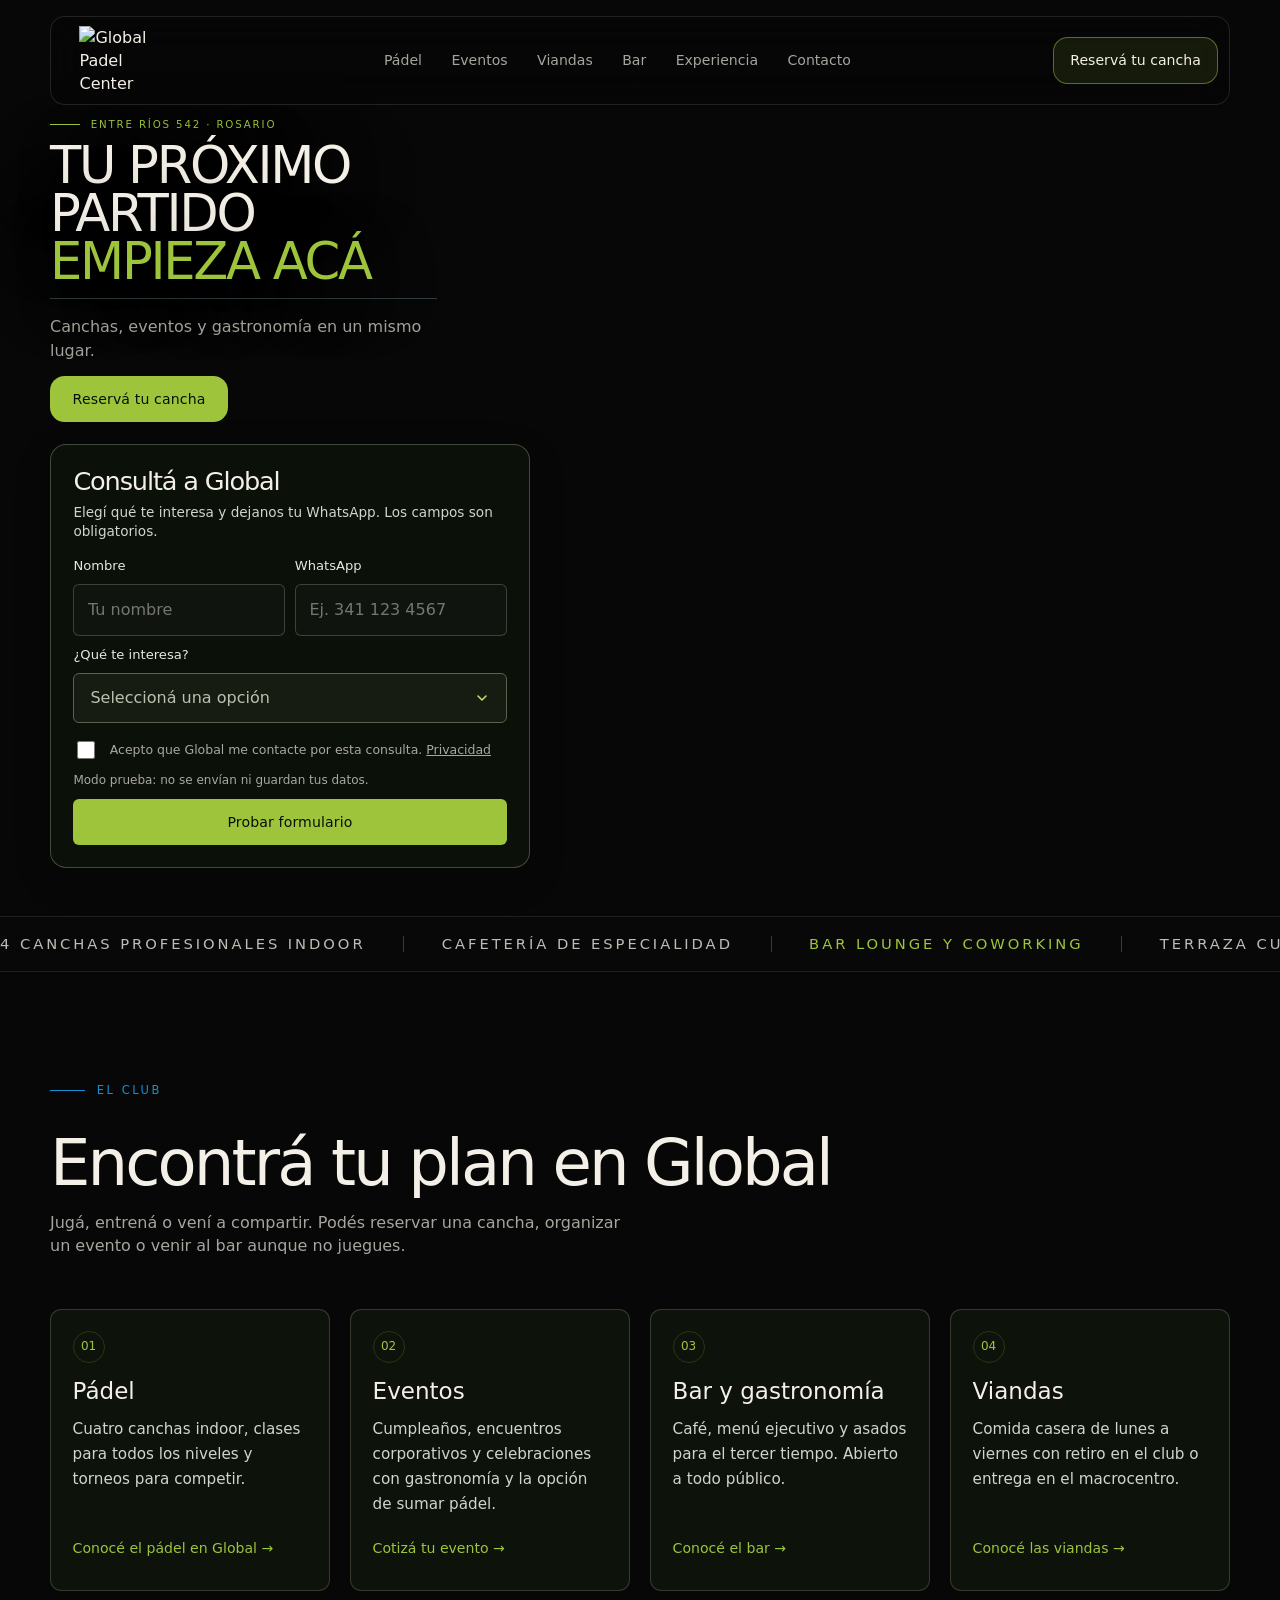
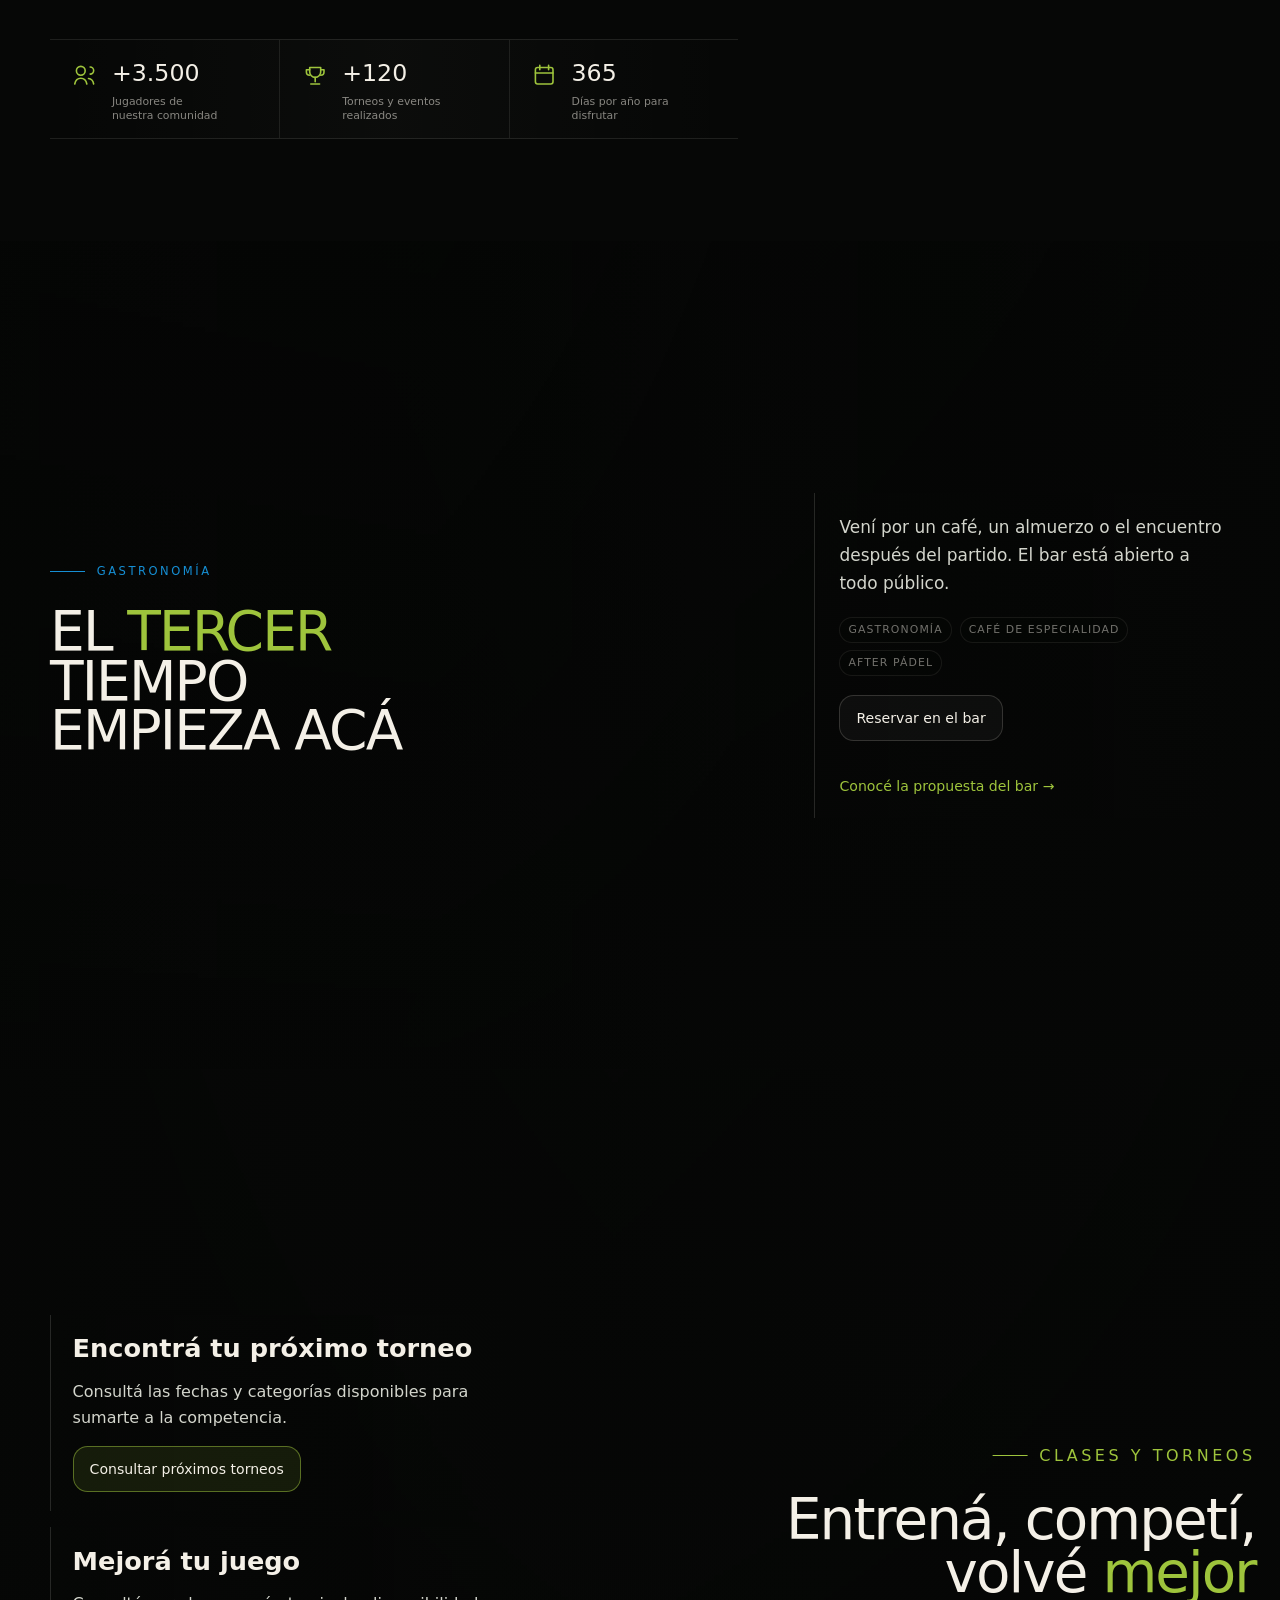
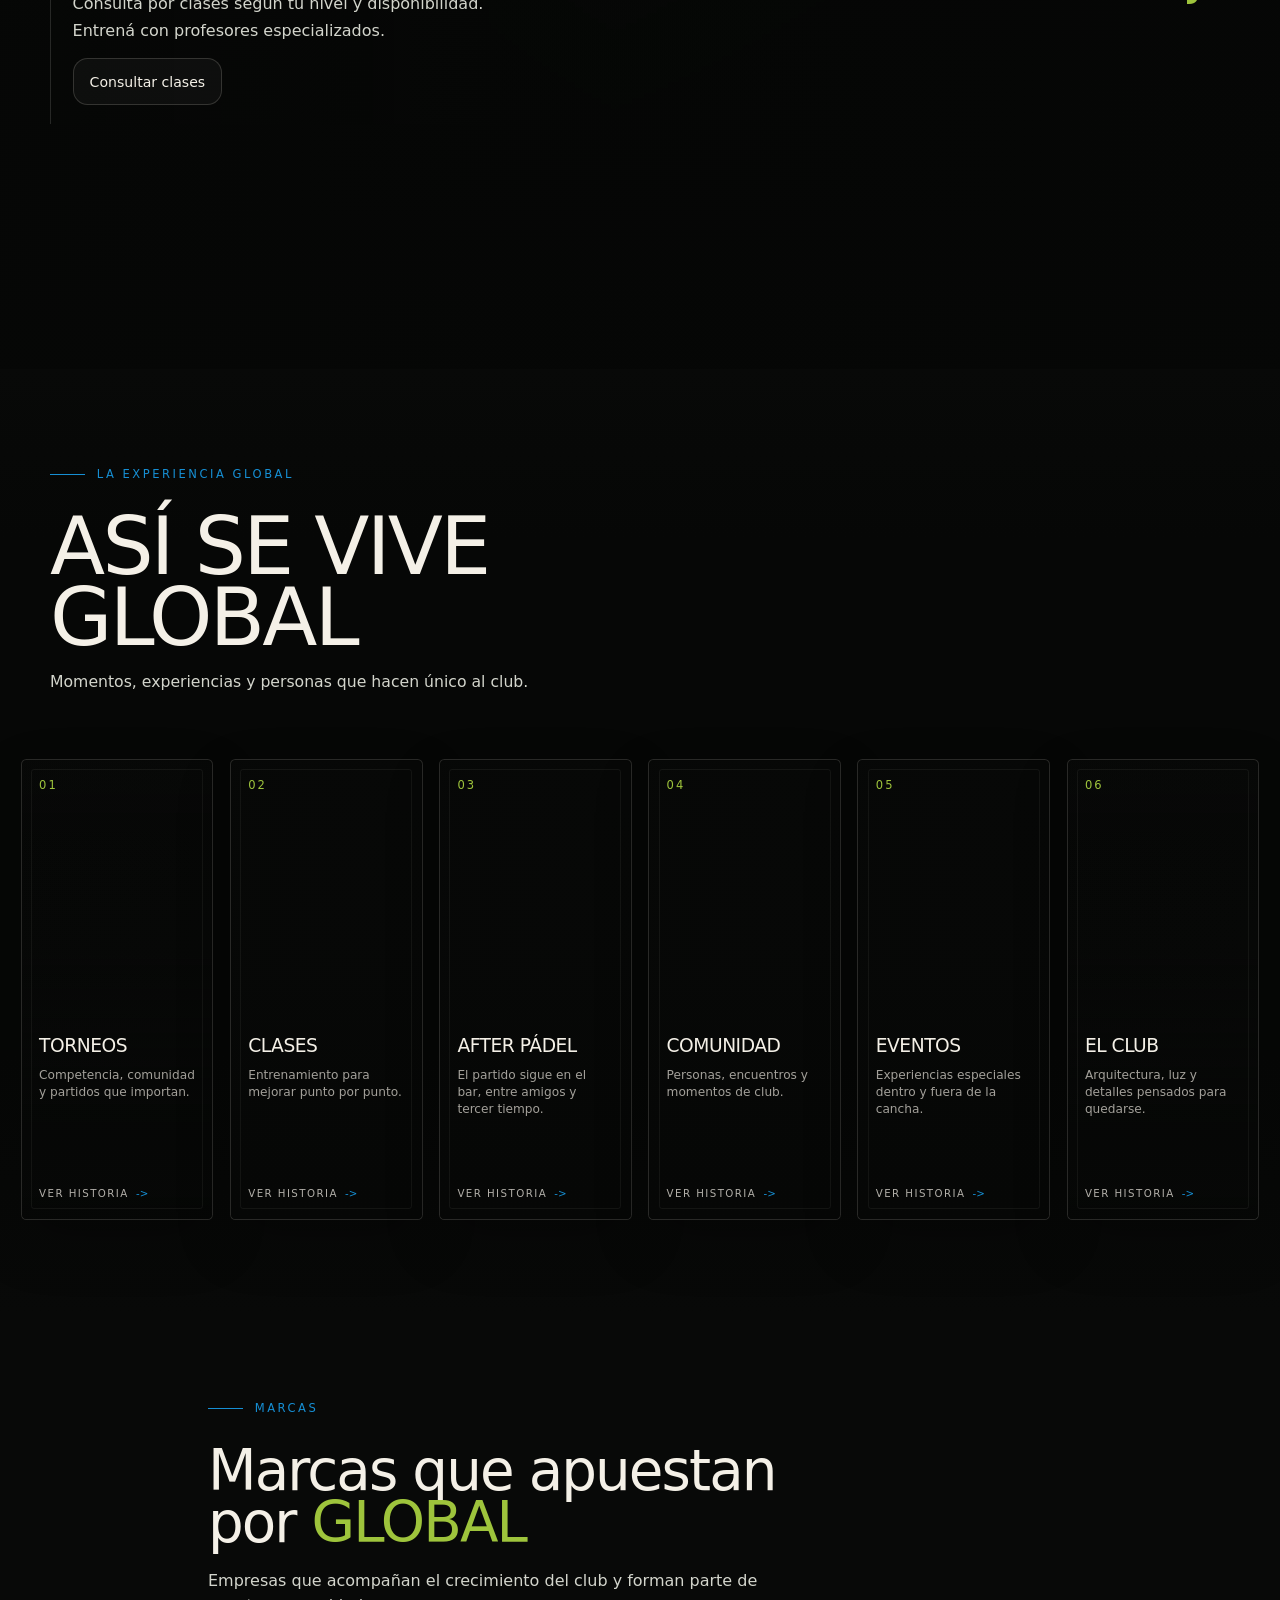
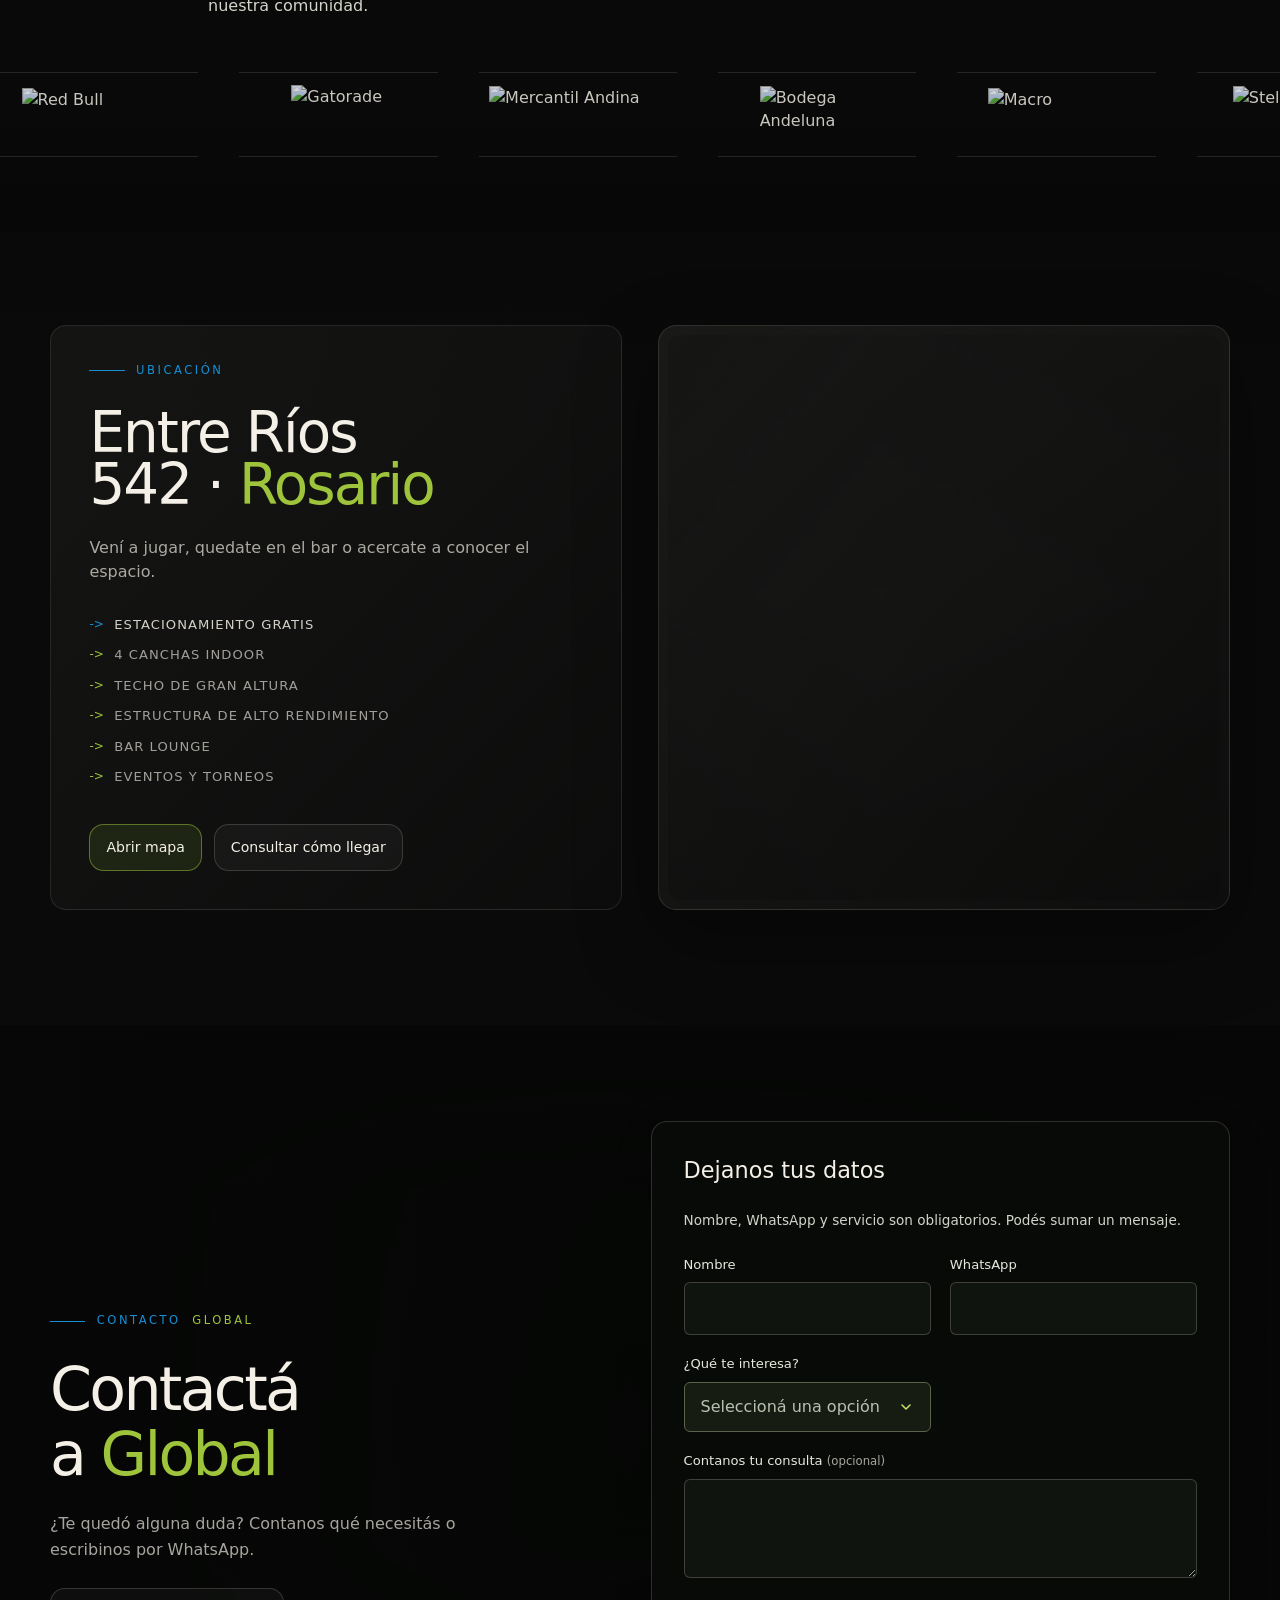
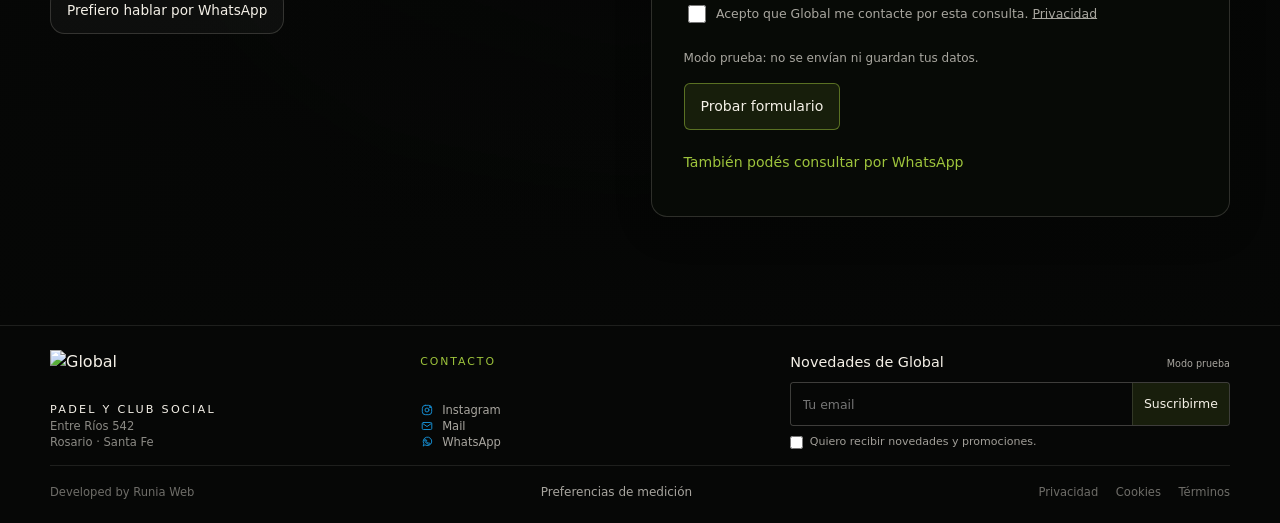
==== commit 7f045ed0: "Corregir validación, accesibilidad y estabilidad visual en B" ====
--- a/B/index.html
+++ b/B/index.html
@@ -64,7 +64,7 @@
     <link rel="preload" as="image" href="/assets/optimized/hero-global-hero-desktop.avif" type="image/avif" fetchpriority="high" />
     <link rel="stylesheet" href="/styles.css?v=global-selects" />
     <meta name="robots" content="noindex, nofollow" />
-    <link rel="stylesheet" href="/B/variant.css?v=3" />
+    <link rel="stylesheet" href="/B/variant.css?v=4" />
   </head>
   <body class="variant-b">
     <a class="variant-skip" href="#club">Ir a los planes de Global</a>
@@ -91,11 +91,11 @@
     </header>
 
     <main id="inicio">
-      <section class="gpc-hero scene scene-hero" data-scene>
+      <section class="gpc-hero scene scene-hero" data-scene aria-labelledby="titulo-portada">
         <div class="gpc-container scene-inner variant-hero-grid">
           <div class="variant-hero-copy">
             <p class="gpc-kicker">ENTRE RÍOS 542 · ROSARIO</p>
-            <h1><span>TU PRÓXIMO</span><span>PARTIDO</span><span>EMPIEZA ACÁ</span></h1>
+            <h1 id="titulo-portada"><span>TU PRÓXIMO</span><span>PARTIDO</span><span>EMPIEZA ACÁ</span></h1>
             <p class="hero-description">Canchas, eventos y gastronomía en un mismo lugar.</p>
             <div class="gpc-actions">
               <a class="gpc-button gpc-button-primary" href="https://wa.me/543417560704?text=Hola%20Global%20Padel%20Center%2C%20quiero%20reservar%20una%20cancha" target="_blank" rel="noopener noreferrer" data-ga-event="click_reservar_cancha" data-ga-label="hero_b">Reservá tu cancha</a>
@@ -108,7 +108,7 @@
             <form class="lead-form" data-lead-form data-form-placement="hero_b" method="post" aria-labelledby="titulo-consulta-portada">
               <div class="form-fields variant-form-fields">
                 <label><span class="field-label">Nombre</span><input name="name" autocomplete="given-name" placeholder="Tu nombre" maxlength="100" required></label>
-                <label><span class="field-label">WhatsApp</span><input name="phone" type="tel" autocomplete="tel" inputmode="tel" placeholder="Ej. 341 123 4567" maxlength="30" pattern="[+0-9() .\-]{8,30}" required></label>
+                <label><span class="field-label">WhatsApp</span><input name="phone" type="tel" autocomplete="tel" inputmode="tel" placeholder="Ej. 341 123 4567" maxlength="30" pattern="[+0-9\s\x28\x29.\x2D]{8,30}" title="Ingresá entre 8 y 30 caracteres: números, espacios, paréntesis, + o guiones." required></label>
                 <label class="form-wide"><span class="field-label">¿Qué te interesa?</span><select name="service" required><option value="">Seleccioná una opción</option><option value="padel">Reservar cancha</option><option value="eventos">Organizar un evento</option><option value="bar">Bar y gastronomía</option><option value="viandas">Viandas</option></select></label>
               </div>
               <label class="form-trap" aria-hidden="true">Dejá este campo vacío<input name="website" tabindex="-1" autocomplete="off"></label>
@@ -150,15 +150,15 @@
             <div class="story-stats" aria-label="Global Padel Center en n&uacute;meros">
               <div class="story-stat">
                 <svg viewBox="0 0 24 24" aria-hidden="true" focusable="false"><path d="M8 12a4 4 0 1 0 0-8 4 4 0 0 0 0 8zM2.5 20c.7-3.3 2.7-5.2 5.5-5.2s4.8 1.9 5.5 5.2"></path><path d="M16.5 11a3.2 3.2 0 1 0 0-6.4M15 15c2.4.2 4.1 1.9 4.7 5"></path></svg>
-                <p><strong><span>+</span><b data-counter data-target="3500">3.500</b></strong><span>Jugadores de<br />nuestra comunidad</span></p>
+                <p><strong aria-label="Más de 3.500 jugadores"><span aria-hidden="true">+</span><b aria-hidden="true" data-counter data-target="3500">3.500</b></strong><span>Jugadores de<br />nuestra comunidad</span></p>
               </div>
               <div class="story-stat">
                 <svg viewBox="0 0 24 24" aria-hidden="true" focusable="false"><path d="M7 5h10v4a5 5 0 0 1-10 0z"></path><path d="M17 7h3v2a3 3 0 0 1-3 3M7 7H4v2a3 3 0 0 0 3 3M12 14v4M8 20h8"></path></svg>
-                <p><strong><span>+</span><b data-counter data-target="120">120</b></strong><span>Torneos y eventos<br />realizados</span></p>
+                <p><strong aria-label="Más de 120 torneos y eventos"><span aria-hidden="true">+</span><b aria-hidden="true" data-counter data-target="120">120</b></strong><span>Torneos y eventos<br />realizados</span></p>
               </div>
               <div class="story-stat">
                 <svg viewBox="0 0 24 24" aria-hidden="true" focusable="false"><rect x="4" y="5" width="16" height="15" rx="2"></rect><path d="M8 3v4M16 3v4M4 10h16"></path></svg>
-                <p><strong data-counter data-target="365">365</strong><span>D&iacute;as por a&ntilde;o para<br />disfrutar</span></p>
+                <p><strong aria-label="365 días"><span aria-hidden="true" data-counter data-target="365">365</span></strong><span>D&iacute;as por a&ntilde;o para<br />disfrutar</span></p>
               </div>
             </div>
         </div>
@@ -260,9 +260,9 @@
             </span>
           </button>
         </div>
-        <div class="stories-viewer" data-stories-viewer aria-hidden="true">
+        <div class="stories-viewer" data-stories-viewer aria-hidden="true" role="dialog" aria-modal="true" aria-label="Historias de Global">
           <button class="stories-close" type="button" data-stories-close aria-label="Cerrar historia">Cerrar</button>
-          <div class="stories-viewer-inner" role="dialog" aria-modal="true" aria-label="Historia Global">
+          <div class="stories-viewer-inner">
             <div class="stories-media-wrap">
               <figure class="stories-media" data-stories-media></figure>
               <div class="stories-nav" aria-label="Navegaci&oacute;n de historias">
@@ -290,31 +290,31 @@
         <div class="sponsor-marquee" aria-label="Espacios para marcas aliadas">
           <div class="sponsor-track">
             <div class="sponsor-group">
-              <span class="sponsor-logo" style="--logo-width: 9.7rem; --logo-height: 3.35rem;"><img src="/assets/sponsors/redbull.png" alt="Red Bull" /></span>
-              <span class="sponsor-logo" style="--logo-width: 5.9rem; --logo-height: 3.65rem;"><img src="/assets/sponsors/gatorade.png" alt="Gatorade" /></span>
-              <span class="sponsor-logo" style="--logo-width: 11.1rem; --logo-height: 3.5rem;"><img src="/assets/sponsors/mercantil-andina.png" alt="Mercantil Andina" /></span>
-              <span class="sponsor-logo" style="--logo-width: 7.2rem; --logo-height: 3.55rem;"><img src="/assets/sponsors/bodega-andeluna.png" alt="Bodega Andeluna" /></span>
-              <span class="sponsor-logo" style="--logo-width: 10.2rem; --logo-height: 3.25rem;"><img src="/assets/sponsors/macro.png" alt="Macro" /></span>
-              <span class="sponsor-logo" style="--logo-width: 7.9rem; --logo-height: 3.5rem;"><img src="/assets/sponsors/stella-artois.png" alt="Stella Artois" /></span>
-              <span class="sponsor-logo" style="--logo-width: 10.8rem; --logo-height: 3.25rem;"><img src="/assets/sponsors/septima-wines.png" alt="Septima Wines" /></span>
+              <span class="sponsor-logo" style="--logo-width: 9.7rem; --logo-height: 3.35rem;"><img src="/assets/sponsors/redbull.png" alt="Red Bull" width="774" height="278" loading="lazy" decoding="async" /></span>
+              <span class="sponsor-logo" style="--logo-width: 5.9rem; --logo-height: 3.65rem;"><img src="/assets/sponsors/gatorade.png" alt="Gatorade" width="208" height="225" loading="lazy" decoding="async" /></span>
+              <span class="sponsor-logo" style="--logo-width: 11.1rem; --logo-height: 3.5rem;"><img src="/assets/sponsors/mercantil-andina.png" alt="Mercantil Andina" width="1941" height="688" loading="lazy" decoding="async" /></span>
+              <span class="sponsor-logo" style="--logo-width: 7.2rem; --logo-height: 3.55rem;"><img src="/assets/sponsors/bodega-andeluna.png" alt="Bodega Andeluna" width="143" height="78" loading="lazy" decoding="async" /></span>
+              <span class="sponsor-logo" style="--logo-width: 10.2rem; --logo-height: 3.25rem;"><img src="/assets/sponsors/macro.png" alt="Macro" width="1490" height="346" loading="lazy" decoding="async" /></span>
+              <span class="sponsor-logo" style="--logo-width: 7.9rem; --logo-height: 3.5rem;"><img src="/assets/sponsors/stella-artois.png" alt="Stella Artois" width="266" height="190" loading="lazy" decoding="async" /></span>
+              <span class="sponsor-logo" style="--logo-width: 10.8rem; --logo-height: 3.25rem;"><img src="/assets/sponsors/septima-wines.png" alt="Septima Wines" width="740" height="199" loading="lazy" decoding="async" /></span>
             </div>
             <div class="sponsor-group" aria-hidden="true">
-              <span class="sponsor-logo" style="--logo-width: 9.7rem; --logo-height: 3.35rem;"><img src="/assets/sponsors/redbull.png" alt="" /></span>
-              <span class="sponsor-logo" style="--logo-width: 5.9rem; --logo-height: 3.65rem;"><img src="/assets/sponsors/gatorade.png" alt="" /></span>
-              <span class="sponsor-logo" style="--logo-width: 11.1rem; --logo-height: 3.5rem;"><img src="/assets/sponsors/mercantil-andina.png" alt="" /></span>
-              <span class="sponsor-logo" style="--logo-width: 7.2rem; --logo-height: 3.55rem;"><img src="/assets/sponsors/bodega-andeluna.png" alt="" /></span>
-              <span class="sponsor-logo" style="--logo-width: 10.2rem; --logo-height: 3.25rem;"><img src="/assets/sponsors/macro.png" alt="" /></span>
-              <span class="sponsor-logo" style="--logo-width: 7.9rem; --logo-height: 3.5rem;"><img src="/assets/sponsors/stella-artois.png" alt="" /></span>
-              <span class="sponsor-logo" style="--logo-width: 10.8rem; --logo-height: 3.25rem;"><img src="/assets/sponsors/septima-wines.png" alt="" /></span>
+              <span class="sponsor-logo" style="--logo-width: 9.7rem; --logo-height: 3.35rem;"><img src="/assets/sponsors/redbull.png" alt="" width="774" height="278" loading="lazy" decoding="async" /></span>
+              <span class="sponsor-logo" style="--logo-width: 5.9rem; --logo-height: 3.65rem;"><img src="/assets/sponsors/gatorade.png" alt="" width="208" height="225" loading="lazy" decoding="async" /></span>
+              <span class="sponsor-logo" style="--logo-width: 11.1rem; --logo-height: 3.5rem;"><img src="/assets/sponsors/mercantil-andina.png" alt="" width="1941" height="688" loading="lazy" decoding="async" /></span>
+              <span class="sponsor-logo" style="--logo-width: 7.2rem; --logo-height: 3.55rem;"><img src="/assets/sponsors/bodega-andeluna.png" alt="" width="143" height="78" loading="lazy" decoding="async" /></span>
+              <span class="sponsor-logo" style="--logo-width: 10.2rem; --logo-height: 3.25rem;"><img src="/assets/sponsors/macro.png" alt="" width="1490" height="346" loading="lazy" decoding="async" /></span>
+              <span class="sponsor-logo" style="--logo-width: 7.9rem; --logo-height: 3.5rem;"><img src="/assets/sponsors/stella-artois.png" alt="" width="266" height="190" loading="lazy" decoding="async" /></span>
+              <span class="sponsor-logo" style="--logo-width: 10.8rem; --logo-height: 3.25rem;"><img src="/assets/sponsors/septima-wines.png" alt="" width="740" height="199" loading="lazy" decoding="async" /></span>
             </div>
             <div class="sponsor-group" aria-hidden="true">
-              <span class="sponsor-logo" style="--logo-width: 9.7rem; --logo-height: 3.35rem;"><img src="/assets/sponsors/redbull.png" alt="" /></span>
-              <span class="sponsor-logo" style="--logo-width: 5.9rem; --logo-height: 3.65rem;"><img src="/assets/sponsors/gatorade.png" alt="" /></span>
-              <span class="sponsor-logo" style="--logo-width: 11.1rem; --logo-height: 3.5rem;"><img src="/assets/sponsors/mercantil-andina.png" alt="" /></span>
-              <span class="sponsor-logo" style="--logo-width: 7.2rem; --logo-height: 3.55rem;"><img src="/assets/sponsors/bodega-andeluna.png" alt="" /></span>
-              <span class="sponsor-logo" style="--logo-width: 10.2rem; --logo-height: 3.25rem;"><img src="/assets/sponsors/macro.png" alt="" /></span>
-              <span class="sponsor-logo" style="--logo-width: 7.9rem; --logo-height: 3.5rem;"><img src="/assets/sponsors/stella-artois.png" alt="" /></span>
-              <span class="sponsor-logo" style="--logo-width: 10.8rem; --logo-height: 3.25rem;"><img src="/assets/sponsors/septima-wines.png" alt="" /></span>
+              <span class="sponsor-logo" style="--logo-width: 9.7rem; --logo-height: 3.35rem;"><img src="/assets/sponsors/redbull.png" alt="" width="774" height="278" loading="lazy" decoding="async" /></span>
+              <span class="sponsor-logo" style="--logo-width: 5.9rem; --logo-height: 3.65rem;"><img src="/assets/sponsors/gatorade.png" alt="" width="208" height="225" loading="lazy" decoding="async" /></span>
+              <span class="sponsor-logo" style="--logo-width: 11.1rem; --logo-height: 3.5rem;"><img src="/assets/sponsors/mercantil-andina.png" alt="" width="1941" height="688" loading="lazy" decoding="async" /></span>
+              <span class="sponsor-logo" style="--logo-width: 7.2rem; --logo-height: 3.55rem;"><img src="/assets/sponsors/bodega-andeluna.png" alt="" width="143" height="78" loading="lazy" decoding="async" /></span>
+              <span class="sponsor-logo" style="--logo-width: 10.2rem; --logo-height: 3.25rem;"><img src="/assets/sponsors/macro.png" alt="" width="1490" height="346" loading="lazy" decoding="async" /></span>
+              <span class="sponsor-logo" style="--logo-width: 7.9rem; --logo-height: 3.5rem;"><img src="/assets/sponsors/stella-artois.png" alt="" width="266" height="190" loading="lazy" decoding="async" /></span>
+              <span class="sponsor-logo" style="--logo-width: 10.8rem; --logo-height: 3.25rem;"><img src="/assets/sponsors/septima-wines.png" alt="" width="740" height="199" loading="lazy" decoding="async" /></span>
             </div>
           </div>
         </div>
@@ -357,7 +357,7 @@
             <p>¿Te quedó alguna duda? Contanos qué necesitás o escribinos por WhatsApp.</p>
             <a class="gpc-button contact-whatsapp" href="https://wa.me/543417560704?text=Hola%20Global%2C%20quiero%20recibir%20informacion" target="_blank" rel="noopener noreferrer" data-ga-event="click_whatsapp" data-ga-label="contacto_home">Prefiero hablar por WhatsApp</a>
           </div>
-          <div class="inquiry-panel"><h3>Dejanos tus datos</h3><p class="inquiry-intro">Completá tus datos y elegí el servicio que te interesa.</p><form class="lead-form" data-lead-form data-form-placement="contact_b" method="post"><div class="form-fields"><label><span class="field-label">Nombre</span><input name="name" autocomplete="given-name" maxlength="100" required></label><label><span class="field-label">WhatsApp</span><input name="phone" type="tel" autocomplete="tel" inputmode="tel" maxlength="30" pattern="[+0-9() .\-]{8,30}" required></label><label><span class="field-label">¿Qué te interesa?</span><select name="service" required><option value="">Seleccioná una opción</option><option value="eventos">Eventos</option><option value="viandas">Viandas</option><option value="bar">Bar / Gastronomía</option><option value="padel">Pádel</option></select></label><label class="form-wide"><span class="field-label">Contanos tu consulta <small>(opcional)</small></span><textarea name="message" rows="3" maxlength="2000"></textarea></label></div><label class="form-trap" aria-hidden="true">Dejá este campo vacío<input name="website" tabindex="-1" autocomplete="off"></label><label class="form-consent"><input type="checkbox" name="consent" required> Acepto que Global me contacte por esta consulta. <a href="/privacidad/">Privacidad</a></label><p class="form-preview" data-form-notice></p><button class="gpc-button gpc-button-primary" type="submit">Quiero recibir información</button><p class="form-status" role="status" aria-live="polite"></p><a class="commercial-inline" data-wa-service="general" href="https://wa.me/543417560704">También podés consultar por WhatsApp</a></form></div>
+          <div class="inquiry-panel"><h3 id="titulo-contacto-form">Dejanos tus datos</h3><p class="inquiry-intro">Nombre, WhatsApp y servicio son obligatorios. Podés sumar un mensaje.</p><form class="lead-form" data-lead-form data-form-placement="contact_b" method="post" aria-labelledby="titulo-contacto-form"><div class="form-fields"><label><span class="field-label">Nombre</span><input name="name" autocomplete="given-name" maxlength="100" required></label><label><span class="field-label">WhatsApp</span><input name="phone" type="tel" autocomplete="tel" inputmode="tel" maxlength="30" pattern="[+0-9\s\x28\x29.\x2D]{8,30}" title="Ingresá entre 8 y 30 caracteres: números, espacios, paréntesis, + o guiones." required></label><label><span class="field-label">¿Qué te interesa?</span><select name="service" required><option value="">Seleccioná una opción</option><option value="eventos">Eventos</option><option value="viandas">Viandas</option><option value="bar">Bar / Gastronomía</option><option value="padel">Pádel</option></select></label><label class="form-wide"><span class="field-label">Contanos tu consulta <small>(opcional)</small></span><textarea name="message" rows="3" maxlength="2000"></textarea></label></div><label class="form-trap" aria-hidden="true">Dejá este campo vacío<input name="website" tabindex="-1" autocomplete="off"></label><label class="form-consent"><input type="checkbox" name="consent" required> Acepto que Global me contacte por esta consulta. <a href="/privacidad/">Privacidad</a></label><p class="form-preview" data-form-notice></p><button class="gpc-button gpc-button-primary" type="submit">Quiero recibir información</button><p class="form-status" role="status" aria-live="polite"></p><a class="commercial-inline" data-wa-service="general" href="https://wa.me/543417560704">También podés consultar por WhatsApp</a></form></div>
         </div>
       </section>
     </main>
@@ -409,7 +409,7 @@
 
     <script src="/script.js?v=b2"></script>
     <script src="/commercial.js?v=variant-b" defer></script>
-    <script src="/B/ui.js?v=1" defer></script>
+    <script src="/B/ui.js?v=2" defer></script>
   </body>
 </html>
 
--- a/B/variant.css
+++ b/B/variant.css
@@ -110,3 +110,18 @@
 @media (prefers-reduced-motion: reduce) {
   .variant-b *, .variant-b *::before, .variant-b *::after { animation: none !important; transition: none !important; scroll-behavior: auto !important; }
 }
+
+/* Final audit: readable copy, stable controls and less empty space on mobile. */
+.variant-b :is(.variant-plans-intro,.variant-plans article p,.bar-copy > p,.events-copy article p,.gallery-subtitle,.sponsors-subtitle,.inquiry-intro) { color: #d3d5cc; }
+.variant-b .lead-form .field-label { color: #e7e9df; }
+.variant-b .lead-form [aria-invalid="true"] { border-color: #f1b790; }
+.variant-b .lead-form .form-status:not(:empty) { padding: .8rem; border-left: 2px solid #d3f783; background: #11180c; line-height: 1.6; }
+.variant-b .stories-close,
+.variant-b .stories-nav button,
+.variant-b .stories-thumbs button { min-width: 44px; min-height: 44px; }
+.variant-b .variant-plans .service-cards article:focus-within { outline: 2px solid #d3f783; outline-offset: 3px; }
+.variant-b #ubicacion { scroll-margin-top: 6rem; }
+@media (max-width: 980px) { .variant-b .scene-hero { min-height: auto; } }
+@media (max-width: 380px) {
+  .variant-b .variant-hero-panel .variant-form-fields { grid-template-columns: minmax(0, 1fr); }
+}
